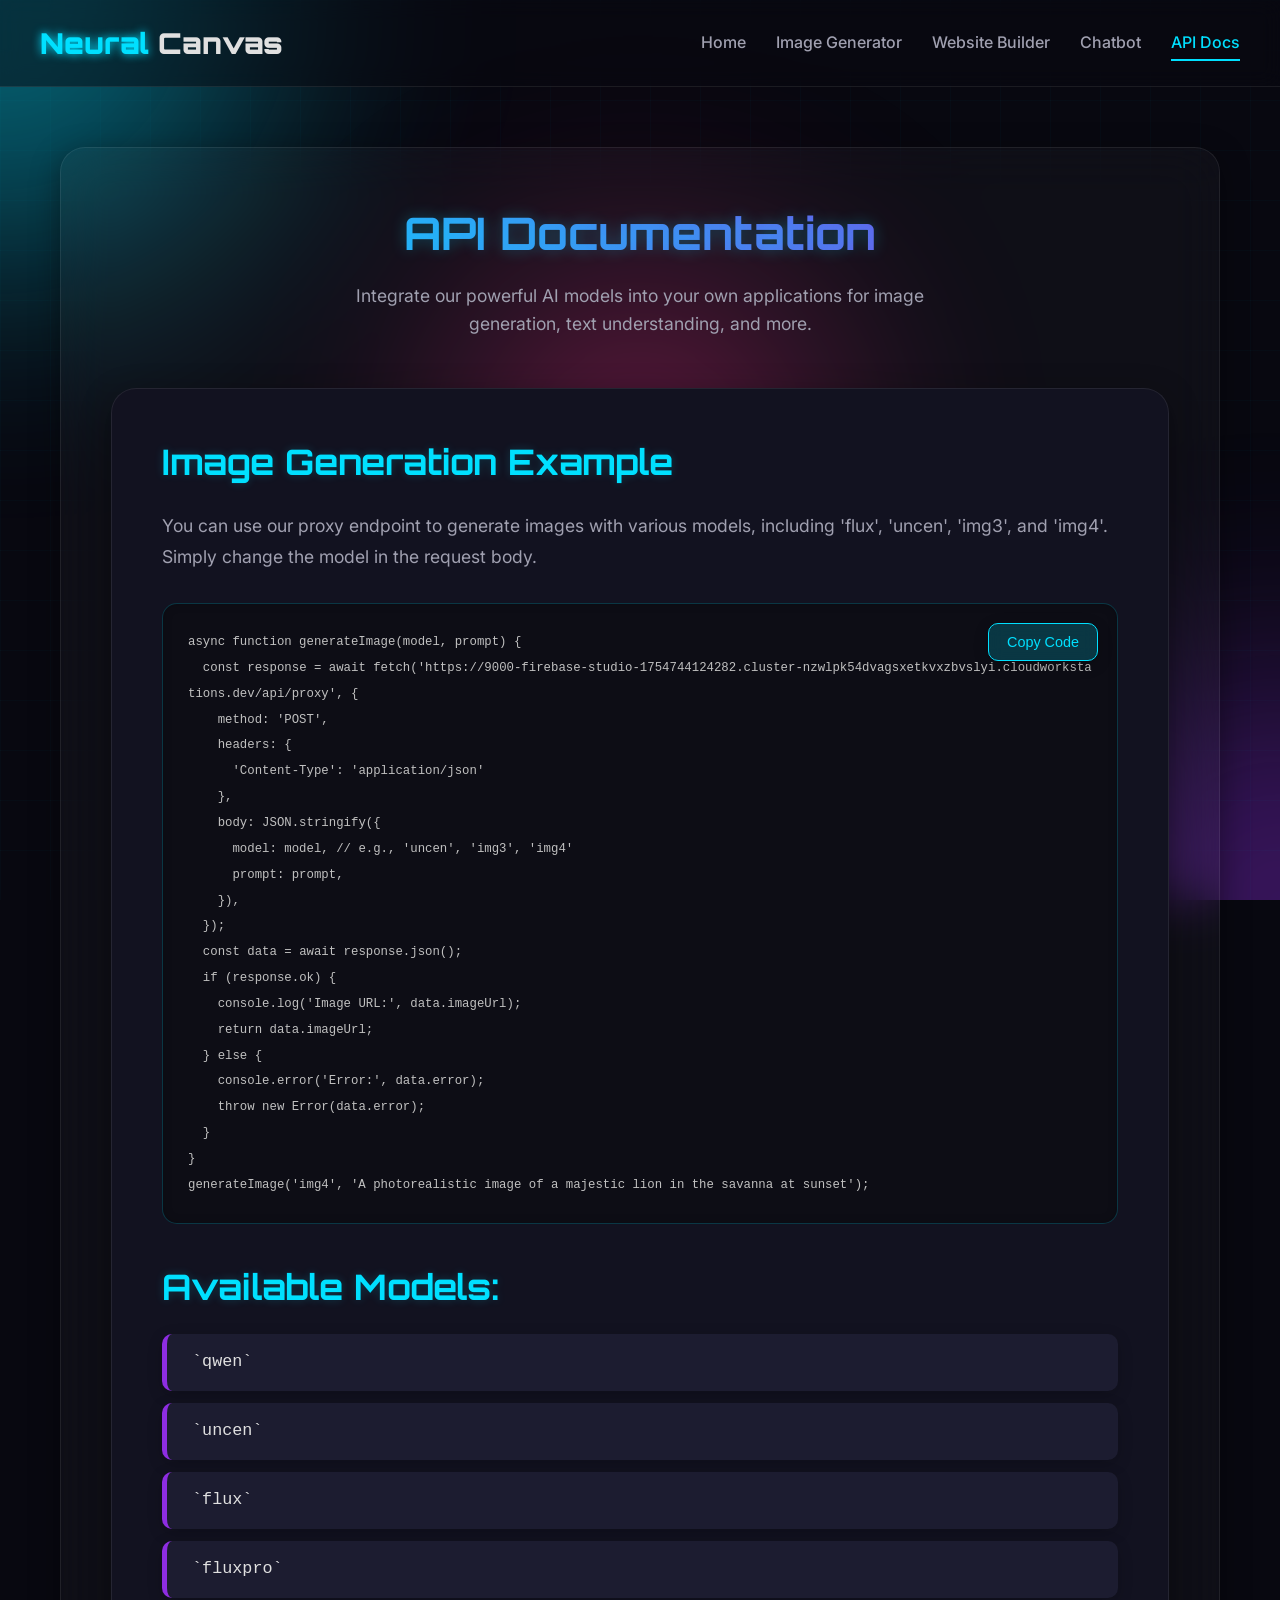
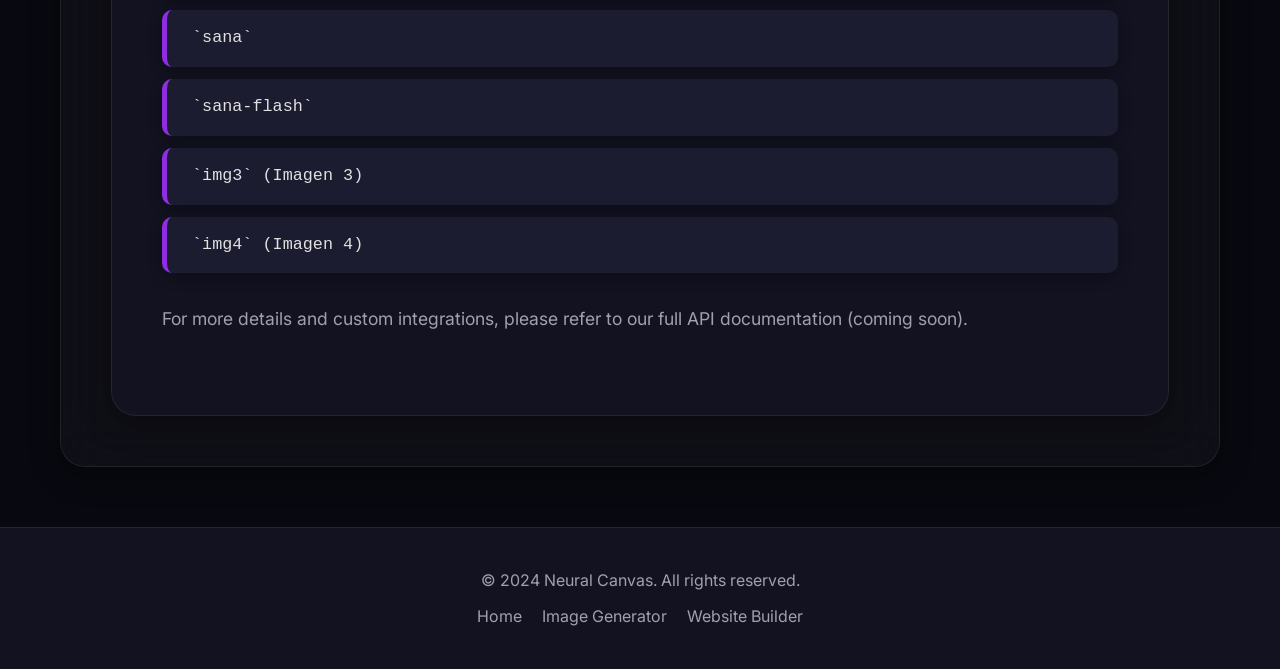
==== api-docs.html @ ec56ecac "Update api-docs.html" ====
<!DOCTYPE html>
<html lang="en">
<head>
    <meta charset="UTF-8">
    <meta name="viewport" content="width=device-width, initial-scale=1.0">
    <meta name="google-site-verification" content="r_Cs1I095TCgM9oTeFqXpnCRIDX28erq88hy1KZfTbM" />
    <meta name="google-adsense-account" content="ca-pub-2419948291626227">
    <title>Developer API Documentation | Neural Canvas</title>
    <meta name="description" content="Integrate our powerful AI models into your own applications. Explore the Neural Canvas API for image generation, text completion, and more. Get started with our examples.">
    <link rel="stylesheet" href="style.css">
    <link rel="preconnect" href="https://fonts.googleapis.com">
    <link rel="preconnect" href="https://fonts.gstatic.com" crossorigin>
    <link href="https://fonts.googleapis.com/css2?family=Orbitron:wght@400;700;900&family=Inter:wght@300;400;500;600&display=swap" rel="stylesheet">
</head>
<body class="api-docs-page">
    <div class="bg-animation">
        <div class="glow-sphere sphere-1"></div>
        <div class="glow-sphere sphere-2"></div>
        <div class="glow-sphere sphere-3"></div>
        <div class="grid-overlay"></div>
    </div>

    <header class="main-header">
        <a href="/" class="logo">
            <span class="logo-glow">Neural</span>
            <span class="logo-accent">Canvas</span>
        </a>
        <nav class="main-nav">
            <a href="/" class="nav-link">Home</a>
            <a href="/image-generator.html" class="nav-link">Image Generator</a>
            <a href="/website-builder.html" class="nav-link">Website Builder</a>
            <a href="/chatbot.html" class="nav-link">Chatbot</a>
            <a href="/api-docs.html" class="nav-link active">API Docs</a>
        </nav>
        <button id="mobileMenuBtn" class="mobile-menu-btn">
            <span></span>
            <span></span>
            <span></span>
        </button>
    </header>

    <main class="container page-container">
        <div id="apiSection" class="tool-wrapper">
            <div class="section-header">
                <h2>API Documentation</h2>
                <p>Integrate our powerful AI models into your own applications for image generation, text understanding, and more.</p>
            </div>
            <div class="api-content">
                <h3>Image Generation Example</h3>
                <p>You can use our proxy endpoint to generate images with various models, including 'flux', 'uncen', 'img3', and 'img4'. Simply change the model in the request body.</p>
                <div class="code-block-wrapper">
                    <pre><code class="language-javascript" id="apiImageCodeExample">async function generateImage(model, prompt) {
  const response = await fetch('https://9000-firebase-studio-1754744124282.cluster-nzwlpk54dvagsxetkvxzbvslyi.cloudworkstations.dev/api/proxy', {
    method: 'POST',
    headers: { 
      'Content-Type': 'application/json' 
    },
    body: JSON.stringify({
      model: model, // e.g., 'uncen', 'img3', 'img4'
      prompt: prompt,
    }),
  });
  const data = await response.json();
  if (response.ok) {
    console.log('Image URL:', data.imageUrl);
    return data.imageUrl;
  } else {
    console.error('Error:', data.error);
    throw new Error(data.error);
  }
}
generateImage('img4', 'A photorealistic image of a majestic lion in the savanna at sunset');</code></pre>
                    <button class="copy-code-btn" data-target="apiImageCodeExample">Copy Code</button>
                </div>
                
                <h3>Available Models:</h3>
                <ul class="model-list">
                    <li>`qwen`</li>
                    <li>`uncen`</li>
                    <li>`flux`</li>
                    <li>`fluxpro`</li>
                    <li>`sana`</li>
                    <li>`sana-flash`</li>
                    <li>`img3` (Imagen 3)</li>
                    <li>`img4` (Imagen 4)</li>
                </ul>

                <p>For more details and custom integrations, please refer to our full API documentation (coming soon).</p>
            </div>
        </div>
    </main>

    <footer class="main-footer">
        <p>&copy; 2024 Neural Canvas. All rights reserved.</p>
        <div class="footer-links">
            <a href="/">Home</a>
            <a href="/image-generator.html">Image Generator</a>
            <a href="/website-builder.html">Website Builder</a>
        </div>
    </footer>

    <!-- Modals and Overlays -->
    <div id="loading" class="loading-overlay" style="display:none;"><div class="loading-content"><div class="spinner"></div><p class="loading-text">Processing with AI...</p></div></div>
    <div id="errorMessage" class="error-notification" style="display:none;"><div class="error-content"><span class="error-icon">⚠️</span><span class="error-text"></span><button onclick="this.parentElement.parentElement.style.display='none'">×</button></div></div>
    <div id="globalAppStatus" class="generator-status-message" style="display: none;"></div>

    <script type="module" src="script.js"></script>
    <script defer src="/_vercel/insights/script.js"></script>
</body>
</html>
---- style.css ----
* {
    margin: 0;
    padding: 0;
    box-sizing: border-box;
}

:root {
    --bg-primary: #080810; /* Darker, deep background */
    --bg-secondary: #121220; /* Slightly lighter for containers */
    --bg-tertiary: #1C1C30; /* Even lighter for nested elements */
    --neon-cyan: #00e0ff; /* Slightly brighter cyan */
    --neon-purple: #8e2de2; /* Deep purple */
    --neon-pink: #f72585; /* Vibrant pink */
    --text-primary: #e0e0e0; /* Off-white for main text */
    --text-secondary: #a0a0b0; /* Softer grey for secondary text */
    --glass-bg: rgba(255, 255, 255, 0.03); /* More transparent glass */
    --glass-border: rgba(255, 255, 255, 0.08); /* Finer glass border */
    --border-radius-main: 25px; /* More rounded corners */
    --border-radius-sm: 15px; /* Smaller rounded corners */
    --shadow-light: 0 4px 15px rgba(0, 0, 0, 0.2);
    --shadow-medium: 0 8px 30px rgba(0, 0, 0, 0.4);
    --shadow-neon-cyan: 0 0 25px rgba(0, 224, 255, 0.4);
}

body {
    font-family: 'Inter', sans-serif;
    background: var(--bg-primary);
    color: var(--text-primary);
    min-height: 100vh;
    overflow-x: hidden;
    position: relative;
    line-height: 1.6;
    scroll-behavior: smooth;
}

/* Background Animations */
.bg-animation {
    position: fixed;
    top: 0;
    left: 0;
    width: 100%;
    height: 100%;
    z-index: -1;
    overflow: hidden;
}

.glow-sphere {
    position: absolute;
    border-radius: 50%;
    filter: blur(120px); /* Increased blur */
    opacity: 0.6; /* Slightly less opaque */
    animation: float 20s infinite ease-in-out;
    will-change: transform, opacity; /* Performance optimization */
}

.sphere-1 {
    width: 600px;
    height: 600px;
    background: radial-gradient(circle, var(--neon-cyan), transparent);
    top: -300px;
    left: -300px;
    animation-delay: 0s;
}

.sphere-2 {
    width: 500px;
    height: 500px;
    background: radial-gradient(circle, var(--neon-purple), transparent);
    bottom: -250px;
    right: -250px;
    animation-delay: 5s;
}

.sphere-3 {
    width: 400px;
    height: 400px;
    background: radial-gradient(circle, var(--neon-pink), transparent);
    top: 50%;
    left: 50%;
    transform: translate(-50%, -50%);
    animation-delay: 10s;
}

.grid-overlay {
    position: absolute;
    top: 0;
    left: 0;
    width: 100%;
    height: 100%;
    background-image:
        linear-gradient(rgba(0, 224, 255, 0.03) 1px, transparent 1px),
        linear-gradient(90deg, rgba(0, 224, 255, 0.03) 1px, transparent 1px);
    background-size: 50px 50px;
    animation: gridMove 30s linear infinite;
    opacity: 0.8;
}

@keyframes float {
    0%, 100% { transform: translate(0, 0) scale(1); }
    33% { transform: translate(-20px, 40px) scale(1.05); }
    66% { transform: translate(30px, -20px) scale(0.95); }
}

@keyframes gridMove {
    0% { background-position: 0 0; }
    100% { background-position: 50px 50px; }
}

/* Header & Navigation */
.main-header {
    display: flex;
    justify-content: space-between;
    align-items: center;
    padding: 20px 40px;
    background: rgba(8, 8, 16, 0.5);
    backdrop-filter: blur(10px);
    border-bottom: 1px solid var(--glass-border);
    position: sticky;
    top: 0;
    z-index: 100;
}
.logo { font-family: 'Orbitron', monospace; font-size: 1.8rem; font-weight: 900; text-decoration: none; }
.logo-glow { color: var(--neon-cyan); text-shadow: 0 0 10px var(--neon-cyan); }
.logo-accent { color: var(--text-primary); }

.main-nav { display: flex; gap: 30px; }
.nav-link { color: var(--text-secondary); text-decoration: none; font-weight: 500; transition: all 0.2s ease; position: relative; padding: 5px 0; }
.nav-link::after { content: ''; position: absolute; bottom: 0; left: 0; width: 0; height: 2px; background: var(--neon-cyan); transition: width 0.3s ease; }
.nav-link:hover, .nav-link.active { color: var(--text-primary); }
.nav-link:hover::after, .nav-link.active::after { width: 100%; }
.nav-link.active { color: var(--neon-cyan); }

.mobile-menu-btn { display: none; }

/* Main Container & Page Layout */
.container {
    max-width: 1200px;
    margin: 0 auto;
    padding: 40px 20px; /* More padding */
    position: relative;
    z-index: 1; /* Ensure content is above background */
}
.page-container { padding-top: 60px; padding-bottom: 60px; }

/* Home Page: Hero */
.hero-section {
    text-align: center;
    padding: 80px 0;
}
.header-glow {
    position: absolute;
    top: -50px;
    left: 50%;
    transform: translateX(-50%);
    width: 400px; /* Wider glow */
    height: 120px; /* Taller glow */
    background: radial-gradient(ellipse, rgba(0, 224, 255, 0.3), transparent);
    filter: blur(50px); /* Stronger blur */
    animation: pulse-glow 3s ease-in-out infinite;
    z-index: -1;
}

@keyframes pulse-glow {
    0%, 100% { opacity: 0.3; transform: translateX(-50%) scale(1); }
    50% { opacity: 0.7; transform: translateX(-50%) scale(1.1); } /* Stronger pulse */
}

.main-title {
    text-align: center;
    font-family: 'Orbitron', monospace;
    font-size: 4.5rem; /* Larger font size */
    font-weight: 900;
    margin-bottom: 15px; /* More space */
    position: relative;
    letter-spacing: 3px;
    text-shadow: 0 0 40px rgba(0, 224, 255, 0.5); /* Sharper text shadow */
}

.title-glow {
    background: linear-gradient(45deg, var(--neon-cyan), var(--neon-purple));
    -webkit-background-clip: text;
    -webkit-text-fill-color: transparent;
    animation: text-shimmer 3s ease-in-out infinite alternate; /* Slower, alternating shimmer */
}

.title-accent {
    color: var(--text-primary);
    text-shadow: 0 0 25px rgba(255, 255, 255, 0.6); /* Slightly more prominent accent shadow */
}

@keyframes text-shimmer {
    0%, 100% { filter: brightness(1); text-shadow: 0 0 20px rgba(0, 224, 255, 0.5); }
    50% { filter: brightness(1.3); text-shadow: 0 0 40px rgba(0, 224, 255, 0.8); }
}

.subtitle {
    text-align: center;
    color: var(--text-secondary);
    font-size: 1.25rem; /* Slightly larger */
    margin-bottom: 20px; /* Adjust spacing to fit new paragraph */
    letter-spacing: 1.5px;
}

.intro-paragraph { /* New style for the added paragraph */
    text-align: center;
    color: var(--text-primary);
    font-size: 1.15rem; /* Slightly smaller than subtitle but still prominent */
    max-width: 800px;
    margin: 0 auto 40px auto; /* More space below */
    line-height: 1.7;
    padding: 0 10px;
}

.hero-cta {
    display: inline-block;
    background: linear-gradient(135deg, var(--neon-cyan), var(--neon-purple));
    color: var(--bg-primary); /* Dark text on neon */
    padding: 18px 40px;
    border-radius: 50px; /* Larger pill */
    text-decoration: none;
    font-weight: 700; /* Bolder text */
    font-size: 1.1rem; /* Larger text */
    transition: all 0.3s ease;
    box-shadow: 0 8px 25px rgba(0, 224, 255, 0.3); /* Stronger shadow */
}

.hero-cta:hover {
    transform: translateY(-3px) scale(1.05); /* More pronounced hover */
    box-shadow: 0 12px 35px rgba(0, 224, 255, 0.5); /* Stronger neon shadow */
}

/* Home Page: Features */
.features-section {
    padding: 80px 0;
}
.features-grid {
    display: grid;
    grid-template-columns: repeat(auto-fit, minmax(300px, 1fr)); /* Auto-fit columns, min width 300px */
    gap: 30px;
}
.feature-card {
    background: var(--glass-bg); /* Consistent background */
    border: 1px solid var(--glass-border); /* Finer border */
    border-radius: var(--border-radius-main); /* More rounded corners */
    padding: 40px; /* More padding */
    text-decoration: none;
    color: var(--text-primary); /* Darker text */
    transition: all 0.3s ease;
    display: flex;
    flex-direction: column;
    justify-content: center;
    align-items: center;
}
.feature-card:hover {
    transform: translateY(-10px); /* More pronounced hover */
    border-color: var(--neon-cyan); /* Slightly brighter border */
    box-shadow: 0 15px 40px rgba(0, 0, 0, 0.15); /* Stronger shadow */
}
.feature-icon {
    font-size: 2.5rem; /* Larger icon */
    margin-bottom: 20px; /* More space */
}
.feature-card h3 {
    font-family: 'Orbitron', monospace;
    font-size: 1.8rem; /* Larger font */
    margin-bottom: 15px; /* More space */
    color: var(--text-primary); /* Darker text */
}
.feature-card p {
    color: var(--text-secondary); /* Softer text */
    flex-grow: 1; /* Allow text to expand */
    text-align: center;
    padding: 10px;
}
.feature-link {
    color: var(--neon-cyan); /* Brighter link */
    font-weight: 600; /* Slightly bolder */
    margin-top: 20px; /* More space */
}

/* Tool Pages Layout */
.tool-wrapper {
    background: var(--glass-bg); /* More transparent glass */
    backdrop-filter: blur(25px); /* Stronger blur */
    border: 1px solid var(--glass-border); /* Finer border */
    border-radius: var(--border-radius-main); /* Uniform rounded corners */
    padding: 50px; /* More padding */
    box-shadow: var(--shadow-medium); /* Slightly stronger shadow */
    transition: all 0.3s ease-in-out;
}

/* Section Headers */
.section-header {
    text-align: center;
    margin-bottom: 50px; /* More space */
}

.section-header h2 {
    font-family: 'Orbitron', monospace;
    font-size: 2.8rem; /* Larger font */
    margin-bottom: 12px;
    background: linear-gradient(45deg, var(--neon-cyan), var(--neon-purple));
    -webkit-background-clip: text;
    -webkit-text-fill-color: transparent;
    text-shadow: 0 0 15px rgba(0, 224, 255, 0.3);
}

.section-header p {
    color: var(--text-secondary);
    font-size: 1.1rem;
    max-width: 600px;
    margin: 0 auto;
}

/* Inputs & Prompts */
.prompt-container {
    margin-bottom: 30px;
}

textarea {
    width: 100%;
    min-height: 140px; /* Taller textarea */
    background: var(--bg-secondary);
    border: 1px solid rgba(255, 255, 255, 0.1);
    border-radius: var(--border-radius-sm);
    padding: 20px;
    color: var(--text-primary);
    font-size: 1rem;
    resize: vertical;
    transition: all 0.3s ease;
    box-shadow: inset 0 2px 5px rgba(0, 0, 0, 0.1);
}

textarea::placeholder {
    color: var(--text-secondary);
    opacity: 0.7;
}

textarea:focus {
    outline: none;
    border-color: var(--neon-cyan);
    box-shadow: 0 0 20px rgba(0, 224, 255, 0.3);
    background: var(--bg-tertiary);
}

.advanced-options {
    display: grid;
    grid-template-columns: repeat(auto-fit, minmax(250px, 1fr)); /* Larger min-width */
    gap: 25px; /* More gap */
    margin: 25px 0;
}

.option-group label {
    display: block;
    margin-bottom: 10px; /* More space */
    color: var(--text-secondary);
    font-weight: 500;
    font-size: 0.95rem;
    letter-spacing: 0.5px;
}

.neon-select, .neon-input {
    width: 100%;
    background: var(--bg-secondary);
    border: 1px solid rgba(255, 255, 255, 0.1);
    border-radius: var(--border-radius-sm);
    padding: 14px; /* More padding */
    color: var(--text-primary);
    transition: all 0.3s ease;
    appearance: none; /* Remove default arrow */
    background-image: url("data:image/svg+xml,%3Csvg xmlns='http://www.w3.org/2000/svg' viewBox='0 0 24 24' fill='none' stroke='%2300E0FF' stroke-width='2' stroke-linecap='round' stroke-linejoin='round'%3E%3Cpolyline points='6 9 12 15 18 9'%3E%3C/polyline%3E%3C/svg%3E");
    background-repeat: no-repeat;
    background-position: right 15px center;
    background-size: 20px;
    box-shadow: inset 0 2px 5px rgba(0, 0, 0, 0.1);
}

.neon-select:focus, .neon-input:focus {
    outline: none;
    border-color: var(--neon-cyan);
    box-shadow: 0 0 15px rgba(0, 224, 255, 0.2);
    background-color: var(--bg-tertiary);
}

/* Custom Model Selector */
.model-selector {
    display: flex;
    justify-content: space-between;
    align-items: center;
    cursor: pointer;
    padding: 18px 25px; /* Increased padding */
    font-size: 1.1rem; /* Slightly larger text */
}

.model-selector #selectedImageModelText {
    font-size: 1.1rem; /* Ensure the text itself is larger */
}

.model-selector .selector-icon {
    font-size: 1.2rem; /* Make icon larger to match */
}

.model-selector.disabled {
    opacity: 0.5;
    cursor: not-allowed;
    pointer-events: none;
}

/* Buttons */
.action-btn {
    position: relative;
    background: linear-gradient(135deg, var(--neon-cyan), var(--neon-purple));
    border: none;
    border-radius: 60px; /* increased radius for spacious look */
    padding: 20px 48px; /* larger padding for more generous click area */
    font-size: 1.2rem; /* larger, more readable text */
    font-weight: 700; /* Bolder text */
    color: var(--bg-primary); /* Dark text on neon */
    cursor: pointer;
    transition: all 0.25s ease;
    overflow: hidden;
    box-shadow: 0 6px 26px rgba(0, 0, 0, 0.32);
    text-transform: uppercase;
    letter-spacing: 1.5px;
}

.action-btn.secondary-action {
    background: var(--bg-secondary);
    border: 1px solid var(--neon-cyan);
    color: var(--neon-cyan);
    box-shadow: 0 4px 15px rgba(0, 0, 0, 0.2);
}

.action-btn.secondary-action:hover {
    background: var(--neon-cyan);
    color: var(--bg-primary);
    box-shadow: 0 8px 25px rgba(0, 224, 255, 0.4);
    transform: translateY(-3px);
    filter: brightness(1); /* Reset brightness from main button hover */
}

.action-btn:hover {
    transform: translateY(-3px);
    box-shadow: 0 12px 35px rgba(0, 224, 255, 0.5); /* Stronger neon shadow */
    filter: brightness(1.1);
}

.action-btn:disabled {
    opacity: 0.4;
    cursor: not-allowed;
    filter: none;
    box-shadow: none;
    transform: none;
}

.btn-loader {
    display: none;
    width: 24px; /* Larger loader */
    height: 24px;
    border: 3px solid rgba(255, 255, 255, 0.3);
    border-top: 3px solid white;
    border-radius: 50%;
    animation: spin 1s linear infinite;
    margin: 0 auto;
}

.action-btn.loading .btn-text {
    display: none;
}

.action-btn.loading .btn-loader {
    display: inline-block;
}

@keyframes spin {
    0% { transform: rotate(0deg); }
    100% { transform: rotate(360deg); }
}

.clear-btn {
    background: var(--bg-secondary);
    border: 1px solid rgba(255, 255, 255, 0.15);
    border-radius: 60px; /* larger rounded pill */
    padding: 16px 32px; /* increased padding */
    color: var(--text-secondary);
    cursor: pointer;
    transition: all 0.3s ease;
    font-size: 1.05rem; /* slightly larger text */
    font-weight: 600;
    flex-shrink: 0;
    position: relative;
    overflow: hidden;
    box-shadow: var(--shadow-light);
}

.clear-btn::before {
    content: '';
    position: absolute;
    top: 50%;
    left: 50%;
    width: 0;
    height: 0;
    background: linear-gradient(135deg, rgba(255, 0, 128, 0.2), rgba(255, 0, 255, 0.2));
    border-radius: 50%;
    transform: translate(-50%, -50%);
    transition: all 0.4s ease;
    z-index: 0;
}

.clear-btn:hover {
    border-color: var(--neon-pink);
    color: var(--neon-pink);
    transform: translateY(-2px);
    box-shadow: 0 8px 20px rgba(255, 0, 255, 0.3);
}

.clear-btn:hover::before {
    width: 150%; /* Larger ripple effect */
    height: 150%;
    opacity: 1;
}

.clear-btn:active {
    transform: translateY(0);
    box-shadow: 0 2px 10px rgba(255, 0, 255, 0.2);
}

/* Result Containers */
.result-container {
    background: var(--bg-secondary);
    border: 1px solid var(--glass-border);
    border-radius: var(--border-radius-main);
    padding: 40px; /* More padding */
    margin-top: 40px;
    text-align: center;
    box-shadow: var(--shadow-medium);
    transition: all 0.3s ease-in-out;
}

.result-container:hover {
    border-color: rgba(0, 224, 255, 0.2);
    box-shadow: 0 10px 35px rgba(0, 224, 255, 0.1);
}

.result-container h3 {
    font-family: 'Orbitron', monospace;
    font-size: 1.8rem;
    margin-bottom: 25px; /* More space */
    color: var(--neon-cyan);
    text-shadow: 0 0 10px rgba(0, 224, 255, 0.2);
}

.result-container img, .result-container video {
    max-width: 100%;
    max-height: 550px; /* Slightly taller images */
    border-radius: var(--border-radius-sm);
    box-shadow: 0 10px 30px rgba(0, 0, 0, 0.4);
    border: 1px solid rgba(0, 224, 255, 0.1);
    object-fit: contain; /* Ensure image fits without cropping */
}

#generatedImage {
    max-width: 100%;
    max-height: 550px;
    border-radius: var(--border-radius-sm);
    box-shadow: 0 10px 30px rgba(0, 0, 0, 0.4);
    object-fit: contain;
}

.download-btn {
    margin-top: 30px; /* More space */
    background: rgba(0, 224, 255, 0.08);
    border: 1px solid var(--neon-cyan);
    border-radius: 60px; /* larger pill */
    padding: 14px 36px; /* bigger click area */
    color: var(--neon-cyan);
    cursor: pointer;
    transition: all 0.25s ease;
    display: inline-flex;
    align-items: center;
    gap: 12px;
    font-size: 1.05rem;
    font-weight: 700;
    text-decoration: none;
}

.download-btn:hover {
    background: var(--neon-cyan);
    color: var(--bg-primary);
    box-shadow: 0 5px 20px rgba(0, 224, 255, 0.4);
    transform: translateY(-2px);
}

.download-btn svg {
    width: 20px;
    height: 20px;
}

.edit-generated-btn {
    margin-top: 20px; /* More space */
    background: linear-gradient(135deg, var(--neon-cyan), var(--neon-purple));
    border: none;
    border-radius: 50px;
    padding: 12px 30px;
    font-size: 1rem;
    font-weight: 600;
    color: var(--bg-primary);
    cursor: pointer;
    transition: all 0.3s ease;
    margin-left: 15px; /* More space between buttons */
    box-shadow: 0 5px 15px rgba(0, 0, 0, 0.3);
}

.edit-generated-btn:hover {
    transform: translateY(-2px);
    box-shadow: 0 8px 25px rgba(0, 224, 255, 0.4);
}

/* Status Messages */
.generator-status-message {
    display: none; /* Hidden by default */
    margin-bottom: 25px; /* More space */
    padding: 18px 25px; /* More padding */
    border-radius: var(--border-radius-sm);
    font-size: 1rem;
    font-weight: 500;
    text-align: center;
    color: var(--text-primary);
    background-color: rgba(255, 255, 255, 0.05);
    border: 1px solid rgba(255, 255, 255, 0.1);
    backdrop-filter: blur(8px); /* More blur */
    transition: opacity 0.3s ease-in-out;
    opacity: 1;
    box-shadow: var(--shadow-light);
}

.generator-status-message.loading {
    color: var(--neon-cyan);
    background-color: rgba(0, 224, 255, 0.08);
    border-color: rgba(0, 224, 255, 0.3);
    box-shadow: 0 0 15px rgba(0, 224, 255, 0.2);
}

.generator-status-message.success {
    color: #00ff80; /* Brighter green */
    background-color: rgba(0, 255, 128, 0.08);
    border-color: rgba(0, 255, 128, 0.3);
}

.generator-status-message.error {
    color: #ff4500; /* Orange-red for error */
    background-color: rgba(255, 69, 0, 0.08);
    border-color: rgba(255, 69, 0, 0.3);
}

#globalAppStatus {
    position: fixed;
    bottom: 20px;
    left: 50%;
    transform: translateX(-50%);
    z-index: 1010;
}

/* Loading & Error Overlays */
.loading-overlay {
    position: fixed;
    inset: 0;
    background: rgba(0, 0, 0, 0.85); /* Darker overlay */
    display: flex;
    align-items: center;
    justify-content: center;
    z-index: 1000;
    pointer-events: none;
    backdrop-filter: blur(10px);
}

.loading-content {
    text-align: center;
    background: var(--bg-tertiary); /* Darker background */
    border: 1px solid rgba(0, 224, 255, 0.3);
    border-radius: var(--border-radius-main);
    padding: 45px; /* More padding */
    width: 320px; /* Slightly wider */
    max-width: 90%;
    animation: pulse-glow 2s ease-in-out infinite;
    box-shadow: 0 15px 40px rgba(0, 224, 255, 0.25); /* Stronger shadow */
    pointer-events: auto;
}

.spinner {
    width: 45px; /* Larger spinner */
    height: 45px;
    border: 4px solid rgba(0, 224, 255, 0.3);
    border-top: 4px solid var(--neon-cyan);
    border-radius: 50%;
    animation: spin 1s linear infinite;
    margin: 0 auto 20px; /* More space */
}

.loading-text {
    font-size: 1.1rem; /* Larger text */
    margin-bottom: 10px;
    color: var(--neon-cyan);
}

.loading-dots span {
    display: inline-block;
    width: 10px; /* Larger dots */
    height: 10px;
    background: var(--neon-cyan);
    border-radius: 50%;
    margin: 0 5px; /* More space */
    animation: bounce 1.4s ease-in-out infinite;
}

.loading-dots span:nth-child(2) {
    animation-delay: 0.2s;
}

.loading-dots span:nth-child(3) {
    animation-delay: 0.4s;
}

@keyframes bounce {
    0%, 80%, 100% { transform: scale(0); opacity: 0; }
    40% { transform: scale(1); opacity: 1; }
}

/* Error Notification */
.error-notification {
    position: fixed;
    bottom: 30px;
    left: 50%;
    transform: translateX(-50%);
    background: rgba(255, 69, 0, 0.9); /* Opaque background */
    border: 1px solid #ff4500;
    border-radius: var(--border-radius-sm);
    padding: 18px 25px;
    color: white;
    font-weight: 600;
    z-index: 1000;
    box-shadow: 0 5px 20px rgba(255, 69, 0, 0.4);
    display: flex;
    align-items: center;
    gap: 15px;
    animation: slideInUp 0.5s ease-out;
}

.error-notification .error-icon {
    font-size: 1.5rem;
}

.error-notification .error-text {
    flex-grow: 1;
}

.error-notification button {
    background: none;
    border: none;
    color: white;
    font-size: 1.5rem;
    cursor: pointer;
    padding: 5px;
}

@keyframes slideInUp {
    from { transform: translateX(-50%) translateY(100px); opacity: 0; }
    to { transform: translateX(-50%) translateY(0); opacity: 1; }
}

/* Website Preview */
.preview-controls {
    display: flex;
    gap: 12px; /* Slightly less gap */
    margin-bottom: 25px; /* More space */
    justify-content: center;
}

.preview-btn {
    background: var(--bg-tertiary);
    border: 1px solid rgba(255, 255, 255, 0.1);
    border-radius: 30px;
    padding: 12px 22px; /* increased padding for easier tapping */
    color: var(--text-secondary);
    cursor: pointer;
    transition: all 0.25s ease;
    font-size: 1rem; /* slightly larger */
    font-weight: 600;
}

.preview-btn.active {
    background: var(--neon-cyan);
    color: var(--bg-primary);
    border-color: var(--neon-cyan);
    box-shadow: 0 0 15px rgba(0, 224, 255, 0.4);
    transform: translateY(-1px);
}

.preview-btn:hover:not(.active) {
    background: rgba(255, 255, 255, 0.1);
    border-color: rgba(0, 224, 255, 0.3);
    color: var(--text-primary);
}

.preview-wrapper {
    position: relative;
    width: 100%;
    height: 650px; /* Taller preview */
    background: var(--bg-primary); /* Darker background for iframe container */
    border-radius: var(--border-radius-main);
    overflow: hidden;
    border: 1px solid var(--glass-border);
    box-shadow: var(--shadow-medium);
    display: flex;
    justify-content: center;
    align-items: center;
    padding: 15px; /* Inner padding for the "device" look */
}

#websitePreview {
    width: 100%;
    height: 100%;
    border: none;
    background: white; /* Iframe content is white */
    transition: all 0.4s ease-in-out; /* Smoother transition */
    border-radius: 10px; /* Inner border radius for iframe */
    box-shadow: inset 0 0 10px rgba(0, 0, 0, 0.1);
}

#websitePreview.mobile {
    width: 390px; /* iPhone 12 Pro dimensions */
    height: 844px;
    max-width: 100%;
    max-height: 100%;
    border-radius: 40px; /* More pronounced device curves */
    border: 8px solid var(--bg-secondary); /* Device frame */
    box-shadow: 0 20px 50px rgba(0, 0, 0, 0.6); /* Deeper shadow */
}

#websitePreview.tablet {
    width: 820px; /* iPad Air dimensions */
    height: 1180px;
    max-width: 100%;
    max-height: 100%;
    border-radius: 25px;
    border: 10px solid var(--bg-secondary);
    box-shadow: 0 20px 50px rgba(0, 0, 0, 0.6);
}

.action-buttons {
    display: flex;
    gap: 15px;
    justify-content: center;
    margin-top: 30px; /* More space */
    flex-wrap: wrap; /* Allow wrapping */
}

/* History Section */
.history-container {
    background: var(--bg-secondary);
    border: 1px solid var(--glass-border);
    border-radius: var(--border-radius-main);
    padding: 30px 40px;
    margin-top: 40px;
    text-align: center;
}

.history-container h3 {
    font-family: 'Orbitron', monospace;
    font-size: 1.8rem;
    margin-bottom: 10px;
    color: var(--neon-cyan);
    text-shadow: 0 0 10px rgba(0, 224, 255, 0.2);
}

.history-container p {
    color: var(--text-secondary);
    margin-bottom: 25px;
}

.history-grid {
    display: grid;
    grid-template-columns: repeat(auto-fill, minmax(120px, 1fr));
    gap: 15px;
}

.history-item {
    aspect-ratio: 1 / 1;
    border-radius: var(--border-radius-sm);
    overflow: hidden;
    cursor: pointer;
    border: 2px solid transparent;
    transition: all 0.3s ease;
}

.history-item:hover {
    border-color: var(--neon-cyan);
    transform: scale(1.05);
}

.history-item img {
    width: 100%;
    height: 100%;
    object-fit: cover;
}

.history-list {
    display: flex;
    flex-direction: column;
    gap: 15px;
}

.history-item-website {
    background: var(--bg-tertiary);
    border: 1px solid var(--glass-border);
    border-radius: var(--border-radius-sm);
    padding: 15px 20px;
    display: flex;
    justify-content: space-between;
    align-items: center;
    flex-wrap: wrap;
    gap: 10px;
}

.history-prompt {
    flex-grow: 1;
    text-align: left;
    color: var(--text-secondary);
    margin: 0;
}

.history-actions {
    display: flex;
    gap: 10px;
    flex-shrink: 0;
}

.history-btn {
    background: rgba(0, 224, 255, 0.1);
    border: 1px solid var(--neon-cyan);
    border-radius: 30px;
    padding: 8px 16px;
    color: var(--neon-cyan);
    cursor: pointer;
    transition: all 0.2s ease;
    font-weight: 600;
}

.history-btn:hover {
    background: var(--neon-cyan);
    color: var(--bg-primary);
    box-shadow: 0 0 10px rgba(0, 224, 255, 0.3);
}

/* Chatbot UI */
.chat-container {
    display: flex;
    flex-direction: column;
    height: 70vh; /* Increased from min-height to fixed height */
    background: var(--glass-bg);
    border: 1px solid var(--glass-border);
    border-radius: var(--border-radius-main);
    overflow: hidden;
    box-shadow: var(--shadow-medium);
}

.chat-messages {
    flex: 1;
    overflow-y: auto;
    padding: 25px; /* More padding */
    display: flex;
    flex-direction: column;
    gap: 20px; /* More space between messages */
    scroll-behavior: smooth;
}

.message {
    display: flex;
    max-width: 85%; /* Slightly wider messages */
    animation: fadeIn 0.4s ease-out;
    position: relative;
    z-index: 1;
}

.bot-message {
    align-self: flex-start;
}

.user-message {
    align-self: flex-end;
}

.message-content {
    display: flex;
    gap: 12px; /* Adjusted gap */
    align-items: flex-start;
}

.message-avatar {
    width: 40px; /* Larger avatar */
    height: 40px;
    border-radius: 50%;
    background: linear-gradient(135deg, var(--neon-cyan), var(--neon-purple));
    display: flex;
    align-items: center;
    justify-content: center;
    font-size: 1.3rem; /* Larger icon */
    flex-shrink: 0;
    box-shadow: 0 0 10px rgba(0, 224, 255, 0.3);
}

.bot-message .message-avatar {
    background: linear-gradient(135deg, var(--neon-cyan), var(--neon-purple));
}

.user-message .message-avatar {
    background: linear-gradient(135deg, var(--neon-purple), var(--neon-pink));
    box-shadow: 0 0 10px rgba(142, 45, 226, 0.3);
}

.message-text {
    background: var(--bg-tertiary); /* Darker background for bubbles */
    padding: 16px; /* More padding */
    border-radius: var(--border-radius-sm);
    border: 1px solid rgba(255, 255, 255, 0.1);
    word-wrap: break-word;
    line-height: 1.6;
    color: var(--text-primary);
    box-shadow: var(--shadow-light);
}

.user-message .message-text {
    background: rgba(0, 224, 255, 0.15); /* Slightly more prominent user bubble */
    border-color: rgba(0, 224, 255, 0.3);
}

.message-image {
    max-width: 100%;
    height: auto;
    border-radius: var(--border-radius-sm);
    margin-top: 10px; /* Space between text and image if both */
    box-shadow: 0 5px 15px rgba(0, 0, 0, 0.3);
}

.chat-input-container {
    display: flex;
    gap: 15px; /* More space */
    padding: 20px 25px; /* More padding */
    background: var(--bg-secondary);
    border-top: 1px solid rgba(255, 255, 255, 0.1);
    align-items: flex-end; /* Align items to the bottom */
    flex-wrap: wrap; /* Allow wrapping for image preview */
}

.chat-upload-btn {
    background: rgba(0, 224, 255, 0.15);
    border: 1px solid var(--neon-cyan);
    border-radius: 50%;
    width: 45px; /* Larger button */
    height: 45px;
    display: flex;
    align-items: center;
    justify-content: center;
    cursor: pointer;
    color: var(--neon-cyan);
    transition: all 0.2s ease;
    flex-shrink: 0;
    margin-bottom: 5px; /* Adjust for multiline input */
    box-shadow: var(--shadow-light);
}

.chat-upload-btn:hover {
    background: var(--neon-cyan);
    color: var(--bg-primary);
    box-shadow: 0 0 15px rgba(0, 224, 255, 0.4);
}

.chat-upload-btn svg {
    width: 24px;
    height: 24px;
}

.chat-input {
    flex: 1;
    min-height: 45px; /* Matched height with button */
    max-height: 120px; /* Slightly taller max height */
    resize: none;
    overflow-y: auto;
    margin-bottom: 5px; /* Adjust for multiline input */
    background: var(--bg-tertiary);
    border: 1px solid rgba(255, 255, 255, 0.1);
    border-radius: var(--border-radius-sm);
    padding: 12px 18px;
    color: var(--text-primary);
    font-size: 1rem;
    box-shadow: inset 0 2px 5px rgba(0, 0, 0, 0.1);
}

.chat-input:focus {
    outline: none;
    border-color: var(--neon-cyan);
    box-shadow: 0 0 15px rgba(0, 224, 255, 0.2);
}

.chat-send-btn {
    width: auto;
    padding: 12px 28px; /* Adjusted padding */
    margin: 0;
    max-height: 45px; /* Matched height with button */
    align-self: flex-end; /* Align send button to bottom */
    margin-bottom: 5px; /* Adjust for multiline input */
    font-size: 1rem;
}

.chat-image-preview-wrapper {
    position: relative;
    width: 100px;
    height: 100px;
    border: 1px solid rgba(0, 224, 255, 0.3);
    border-radius: var(--border-radius-sm);
    overflow: hidden;
    display: flex;
    justify-content: center;
    align-items: center;
    margin-bottom: 10px;
    flex-shrink: 0;
    margin-right: 15px;
    background: var(--bg-primary);
    box-shadow: var(--shadow-light);
}

.chat-image-preview-wrapper img {
    max-width: 100%;
    max-height: 100%;
    object-fit: contain;
}

.remove-chat-image-btn {
    position: absolute;
    top: 8px; /* Adjusted position */
    right: 8px; /* Adjusted position */
    background: rgba(255, 0, 0, 0.8);
    border: none;
    border-radius: 50%;
    width: 25px; /* Larger button */
    height: 25px;
    cursor: pointer;
    color: white;
    font-size: 16px;
    display: flex;
    align-items: center;
    justify-content: center;
    box-shadow: 0 2px 8px rgba(0, 0, 0, 0.3);
}

/* Scrollbar styling for chat */
.chat-messages::-webkit-scrollbar {
    width: 8px; /* Wider scrollbar */
}

.chat-messages::-webkit-scrollbar-track {
    background: var(--bg-secondary); /* Darker track */
    border-radius: 4px;
}

.chat-messages::-webkit-scrollbar-thumb {
    background: linear-gradient(180deg, var(--neon-cyan), var(--neon-purple)); /* Gradient thumb */
    border-radius: 4px;
}

.chat-messages::-webkit-scrollbar-thumb:hover {
    background: linear-gradient(180deg, var(--neon-cyan), var(--neon-pink)); /* Hover gradient */
}

/* Typing indicator */
.typing-indicator {
    display: flex;
    align-items: center;
    gap: 8px;
    padding: 15px;
    background: var(--bg-tertiary);
    border-radius: var(--border-radius-sm);
    align-self: flex-start;
    max-width: 80%;
    box-shadow: var(--shadow-light);
}

.typing-indicator .typing-dots span {
    width: 10px; /* Larger dots */
    height: 10px;
    background: var(--neon-cyan);
    border-radius: 50%;
    animation: typing 1.4s ease-in-out infinite;
}

.typing-indicator .typing-dots span:nth-child(2) {
    animation-delay: 0.2s;
}

.typing-indicator .typing-dots span:nth-child(3) {
    animation-delay: 0.4s;
}

@keyframes typing {
    0%, 60%, 100% { opacity: 0.3; transform: translateY(0); }
    30% { opacity: 1; transform: translateY(-8px); }
}

/* API Docs Section */
.api-content {
    background: var(--bg-secondary); /* Consistent background */
    border: 1px solid var(--glass-border);
    border-radius: var(--border-radius-main); /* Slightly larger border-radius */
    padding: 50px; /* Increased padding */
    margin-top: 40px; /* More space from header */
    box-shadow: var(--shadow-medium); /* Slightly stronger shadow */
    transition: all 0.3s ease-in-out;
}

.api-content:hover {
    border-color: rgba(0, 224, 255, 0.2);
    box-shadow: 0 10px 35px rgba(0, 224, 255, 0.1);
}

.api-content h3 {
    font-family: 'Orbitron', monospace;
    color: var(--neon-cyan);
    margin-bottom: 25px; /* Increased margin */
    font-size: 2.2rem; /* Larger font size */
    text-align: left;
    line-height: 1.3;
    text-shadow: 0 0 10px rgba(0, 224, 255, 0.2);
}

.api-content p {
    color: var(--text-secondary);
    margin-bottom: 30px; /* Increased margin */
    line-height: 1.8; /* More spacious line height */
    font-size: 1.1rem; /* Slightly larger font size */
}

.code-block-wrapper {
    position: relative;
    margin-bottom: 40px; /* Increased margin */
}

.api-content pre {
    background: #0d0d15; /* Even darker background for code */
    border: 1px solid rgba(0, 224, 255, 0.2);
    border-radius: var(--border-radius-sm);
    padding: 25px; /* Increased padding */
    overflow-x: auto;
    font-family: 'Fira Code', 'Cascadia Code', monospace; /* Monospace font for code */
    font-size: 0.95em; /* Slightly adjusted font size */
    line-height: 1.7; /* More spacious line height */
    color: #c0c0c0; /* Softer text color for code */
    box-shadow: inset 0 0 10px rgba(0, 0, 0, 0.2);
}

.api-content code {
    white-space: pre-wrap; /* Ensure long lines wrap */
    word-break: break-all; /* Break long words */
}

.copy-code-btn {
    position: absolute;
    top: 20px; /* Adjusted position */
    right: 20px; /* Adjusted position */
    background: rgba(0, 224, 255, 0.2);
    border: 1px solid var(--neon-cyan);
    border-radius: 10px;
    padding: 10px 18px; /* Increased padding */
    color: var(--neon-cyan);
    font-size: 0.9rem;
    cursor: pointer;
    transition: all 0.2s ease;
    backdrop-filter: blur(8px); /* Stronger blur */
    box-shadow: var(--shadow-light);
}

.copy-code-btn:hover {
    background: var(--neon-cyan);
    color: var(--bg-primary);
    box-shadow: 0 0 20px rgba(0, 224, 255, 0.4);
    transform: translateY(-1px);
}

#changePromptTextarea {
    width: 100%;
    min-height: 120px;
    background: var(--bg-secondary);
    border: 1px solid rgba(255, 255, 255, 0.1);
    border-radius: var(--border-radius-sm);
    padding: 20px;
    color: var(--text-primary);
    font-size: 1rem;
    resize: vertical;
    transition: all 0.3s ease;
    box-shadow: inset 0 2px 5px rgba(0, 0, 0, 0.1);
    margin-bottom: 25px;
}

#changePromptTextarea::placeholder {
    color: var(--text-secondary);
    opacity: 0.7;
}

#changePromptTextarea:focus {
    outline: none;
    border-color: var(--neon-cyan);
    box-shadow: 0 0 20px rgba(0, 224, 255, 0.3);
    background: var(--bg-tertiary);
}

.api-content .model-list {
    list-style-type: none;
    padding-left: 0;
    margin-bottom: 30px; /* Increased margin */
}

.api-content .model-list li {
    background: var(--bg-tertiary); /* Darker background */
    border-left: 5px solid var(--neon-purple); /* Slightly thicker border */
    padding: 15px 25px; /* Increased padding */
    margin-bottom: 12px; /* More space between items */
    border-radius: 10px;
    color: var(--text-primary);
    font-family: 'Fira Code', monospace;
    font-size: 1.05rem; /* Slightly larger font size */
    line-height: 1.6;
    box-shadow: var(--shadow-light);
}

/* Model Selection Modal Styles */
.modal-overlay {
    position: fixed;
    top: 0;
    left: 0;
    width: 100%;
    height: 100%;
    background: rgba(0, 0, 0, 0.9); /* Darker, more opaque overlay */
    display: flex;
    align-items: center;
    justify-content: center;
    z-index: 1005;
    backdrop-filter: blur(15px); /* Even stronger blur for modal */
    animation: fadeIn 0.3s ease-out;
}

.modal-content {
    background: var(--bg-primary);
    border: 1px solid var(--neon-cyan);
    border-radius: var(--border-radius-main);
    padding: 40px;
    width: 90%;
    max-width: 900px; /* Wider modal */
    max-height: 90vh; /* Limit height */
    overflow-y: auto; /* Allow scrolling within modal */
    box-shadow: 0 0 50px rgba(0, 224, 255, 0.4); /* Stronger shadow */
    position: relative;
    display: flex;
    flex-direction: column;
    animation: scaleIn 0.3s ease-out;
}

@keyframes scaleIn {
    from { transform: scale(0.9); opacity: 0; }
    to { transform: scale(1); opacity: 1; }
}

.close-modal-btn {
    position: absolute;
    top: 20px;
    right: 20px;
    background: none;
    border: none;
    color: var(--text-secondary);
    font-size: 2.5rem; /* Larger close button */
    cursor: pointer;
    transition: color 0.2s ease;
    line-height: 1; /* Adjust line height for better centering */
}

.close-modal-btn:hover {
    color: var(--neon-pink);
}

.modal-title {
    font-family: 'Orbitron', monospace;
    font-size: 2.5rem; /* Larger title */
    color: var(--neon-cyan);
    text-align: center;
    margin-bottom: 30px;
    text-shadow: 0 0 15px rgba(0, 224, 255, 0.3);
}

.modal-subtitle {
    font-size: 1.1rem;
    color: var(--text-secondary);
    text-align: center;
    margin-bottom: 30px;
}

/* Code Editor Modal Specifics */
.code-editor-modal-content {
    width: 95%;
    max-width: 1200px; /* Allow wider modal for code */
    height: 90vh; /* Taller */
}

#codeEditorTextarea {
    flex-grow: 1; /* Take up available space */
    width: 100%;
    background: #0d0d15;
    border: 1px solid rgba(0, 224, 255, 0.2);
    border-radius: var(--border-radius-sm);
    padding: 20px;
    color: #c0c0c0;
    font-family: 'Fira Code', 'Cascadia Code', monospace;
    font-size: 0.95em;
    resize: none; /* No manual resize handle */
    margin-bottom: 20px;
}

#codeEditorTextarea:focus {
    outline: none;
    border-color: var(--neon-cyan);
    box-shadow: 0 0 15px rgba(0, 224, 255, 0.2);
}

.model-cards-container {
    display: grid;
    grid-template-columns: repeat(auto-fit, minmax(280px, 1fr)); /* Auto-fit columns, min width 280px */
    gap: 25px; /* More space between cards */
    margin-bottom: 30px;
    flex-grow: 1;
}

.model-card {
    background: var(--bg-secondary);
    border: 1px solid rgba(255, 255, 255, 0.1);
    border-radius: var(--border-radius-sm);
    padding: 25px; /* More padding */
    cursor: pointer;
    transition: all 0.3s ease;
    box-shadow: var(--shadow-light);
    display: flex;
    flex-direction: column;
    justify-content: space-between;
}

.model-card:hover {
    transform: translateY(-5px);
    box-shadow: 0 15px 30px rgba(0, 0, 0, 0.5);
    border-color: rgba(0, 224, 255, 0.4);
}

.model-card.selected {
    border-color: var(--neon-cyan);
    box-shadow: 0 0 25px rgba(0, 224, 255, 0.6), inset 0 0 15px rgba(0, 224, 255, 0.3);
    background: rgba(0, 224, 255, 0.1); /* Slightly more prominent background */
    transform: translateY(-2px);
}

.model-card.model-card-highlight {
    background: linear-gradient(135deg, var(--neon-pink), var(--neon-purple));
    border-color: var(--neon-pink);
    color: white; /* White text for highlight */
    box-shadow: 0 0 25px rgba(255, 0, 128, 0.6), inset 0 0 15px rgba(255, 0, 128, 0.3);
}

.model-card-highlight h4,
.model-card-highlight p {
    color: white; /* Ensure text is white in highlighted card */
    text-shadow: 0 0 5px rgba(0, 0, 0, 0.3);
}

.model-card h4 {
    font-family: 'Orbitron', monospace;
    font-size: 1.5rem; /* Larger card title */
    color: var(--neon-cyan);
    margin-bottom: 10px;
    text-shadow: 0 0 8px rgba(0, 224, 255, 0.2);
}

.model-card p {
    font-size: 0.95rem; /* Slightly smaller description */
    color: var(--text-secondary);
    line-height: 1.5;
}

.model-card.disabled-model-card {
    opacity: 0.6; /* Dim it to show it's disabled */
    cursor: not-allowed !important; /* Force not-allowed cursor */
    border-color: rgba(255, 255, 255, 0.05) !important; /* Muted border */
    background: rgba(255, 255, 255, 0.02) !important; /* Muted background */
    box-shadow: none !important; /* No glow/shadow */
    transform: none !important; /* No hover transform */
}

.model-card.disabled-model-card:hover {
    background: rgba(255, 255, 255, 0.02) !important; /* No change on hover */
    border-color: rgba(255, 255, 255, 0.05) !important;
    box-shadow: none !important;
    transform: none !important;
}

.model-card.disabled-model-card h4,
.model-card.disabled-model-card p {
    color: var(--text-secondary) !important; /* Mute text color */
    text-shadow: none !important;
}

.modal-confirm-btn {
    align-self: stretch; /* make button full-width */
    display: block;
    margin: 12px 0 22px 0; /* clearer spacing from title and cards */
    padding: 18px 22px; /* larger tappable area */
    font-size: 1.15rem; /* larger text */
    font-weight: 700;
    border-radius: 14px; /* roomy pill */
    background: linear-gradient(135deg, var(--neon-cyan), var(--neon-purple));
    color: var(--bg-primary);
    border: none;
    box-shadow: 0 10px 30px rgba(0,224,255,0.18);
    cursor: pointer;
    position: sticky;
    top: 18px; /* pins near the top inside modal */
    z-index: 10;
    text-align: center;
}

/* Animations for elements appearing on scroll */
.animate-in {
    opacity: 0;
    transform: translateY(20px);
    animation: fadeInSlideUp 0.8s ease-out forwards;
}

@keyframes fadeInSlideUp {
    to { opacity: 1; transform: translateY(0); }
}

/* Footer */
.main-footer {
    text-align: center;
    padding: 40px 20px;
    border-top: 1px solid var(--glass-border);
    background: var(--bg-secondary);
    color: var(--text-secondary);
}

.footer-links {
    display: flex;
    justify-content: center;
    gap: 20px;
    margin-top: 10px;
}

.footer-links a {
    color: var(--text-secondary);
    text-decoration: none;
    transition: color 0.2s ease;
}

.footer-links a:hover {
    color: var(--neon-cyan);
}

/* Responsive adjustments */
@media (max-width: 992px) {
    .main-header {
        padding: 15px 20px;
    }
    .main-nav {
        display: none;
    }
    .mobile-menu-btn {
        display: block;
        background: none;
        border: none;
        z-index: 101;
    }
    .mobile-menu-btn span {
        display: block;
        width: 25px;
        height: 3px;
        background: white;
        margin: 5px 0;
        transition: all 0.3s ease;
    }
    .main-nav.active {
        display: flex;
        flex-direction: column;
        position: absolute;
        top: 68px;
        left: 0;
        width: 100%;
        background: var(--bg-primary);
        padding: 20px;
    }
    
    .main-title {
        font-size: 3.8rem;
    }
    .tool-wrapper {
        padding: 30px;
    }
}

@media (max-width: 768px) {
    .main-title {
        font-size: 3rem;
        letter-spacing: 2px;
    }
    .hero-section {
        padding: 40px 0;
    }
    .features-section {
        padding: 40px 0;
    }
    .advanced-options {
        grid-template-columns: 1fr;
        gap: 20px;
    }
    .preview-wrapper {
        height: 450px;
    }
    .chat-container {
        height: 70vh; /* Adjust for smaller screens */
    }
    .chat-messages {
        padding: 15px;
        gap: 15px;
    }
    .chat-input-container {
        padding: 15px;
        gap: 10px;
    }
    .message {
        max-width: 90%;
    }
    .api-content {
        padding: 30px;
    }
    .api-content h3 {
        font-size: 1.8rem;
    }
    .api-content p {
        font-size: 1rem;
    }
    .api-content pre {
        padding: 18px;
        font-size: 0.85em;
    }
    .copy-code-btn {
        top: 10px;
        right: 10px;
        font-size: 0.8rem;
        padding: 8px 12px;
    }
    .modal-content {
        padding: 20px;
    }
    .modal-title {
        font-size: 2rem;
    }
    .modal-subtitle {
        font-size: 1rem;
    }
    .model-cards-container {
        grid-template-columns: 1fr; /* Single column on very small screens */
    }
    .model-card h4 {
        font-size: 1.3rem;
    }
    .model-card p {
        font-size: 0.9rem;
    }
}

@media (max-width: 480px) {
    .main-title {
        font-size: 2.5rem;
        line-height: 1.2;
    }
    .section-header h2 {
        font-size: 1.8rem;
    }
    .section-header p {
        font-size: 1rem;
    }
    textarea {
        font-size: 16px; /* Prevents zoom on iOS */
    }
    .action-btn {
        font-size: 1.05rem;
        padding: 14px 36px; /* keep buttons roomy on small screens */
    }
    .clear-btn {
        font-size: 1rem;
        padding: 16px 20px; /* maintain comfortable tap targets */
    }
    .download-btn {
        font-size: 1rem;
        padding: 14px 25px;
    }
    .edit-generated-btn {
        font-size: 1rem;
        padding: 12px 25px;
    }
    .tab-btn {
        font-size: 1rem;
        gap: 8px;
    }
    .tab-icon {
        font-size: 1.2rem;
    }
    button {
        min-height: 52px; /* ensure all buttons are comfortably tappable */
    }
    .preview-btn {
        font-size: 0.85rem;
        padding: 8px 14px;
    }
    .modal-title {
        font-size: 1.8rem;
    }
}

/* Ensure inputs are touch-friendly */
@media (max-width: 768px) {
    textarea, .neon-select, .neon-input {
        font-size: 16px;
    }
    button {
        min-height: 44px;
    }
}
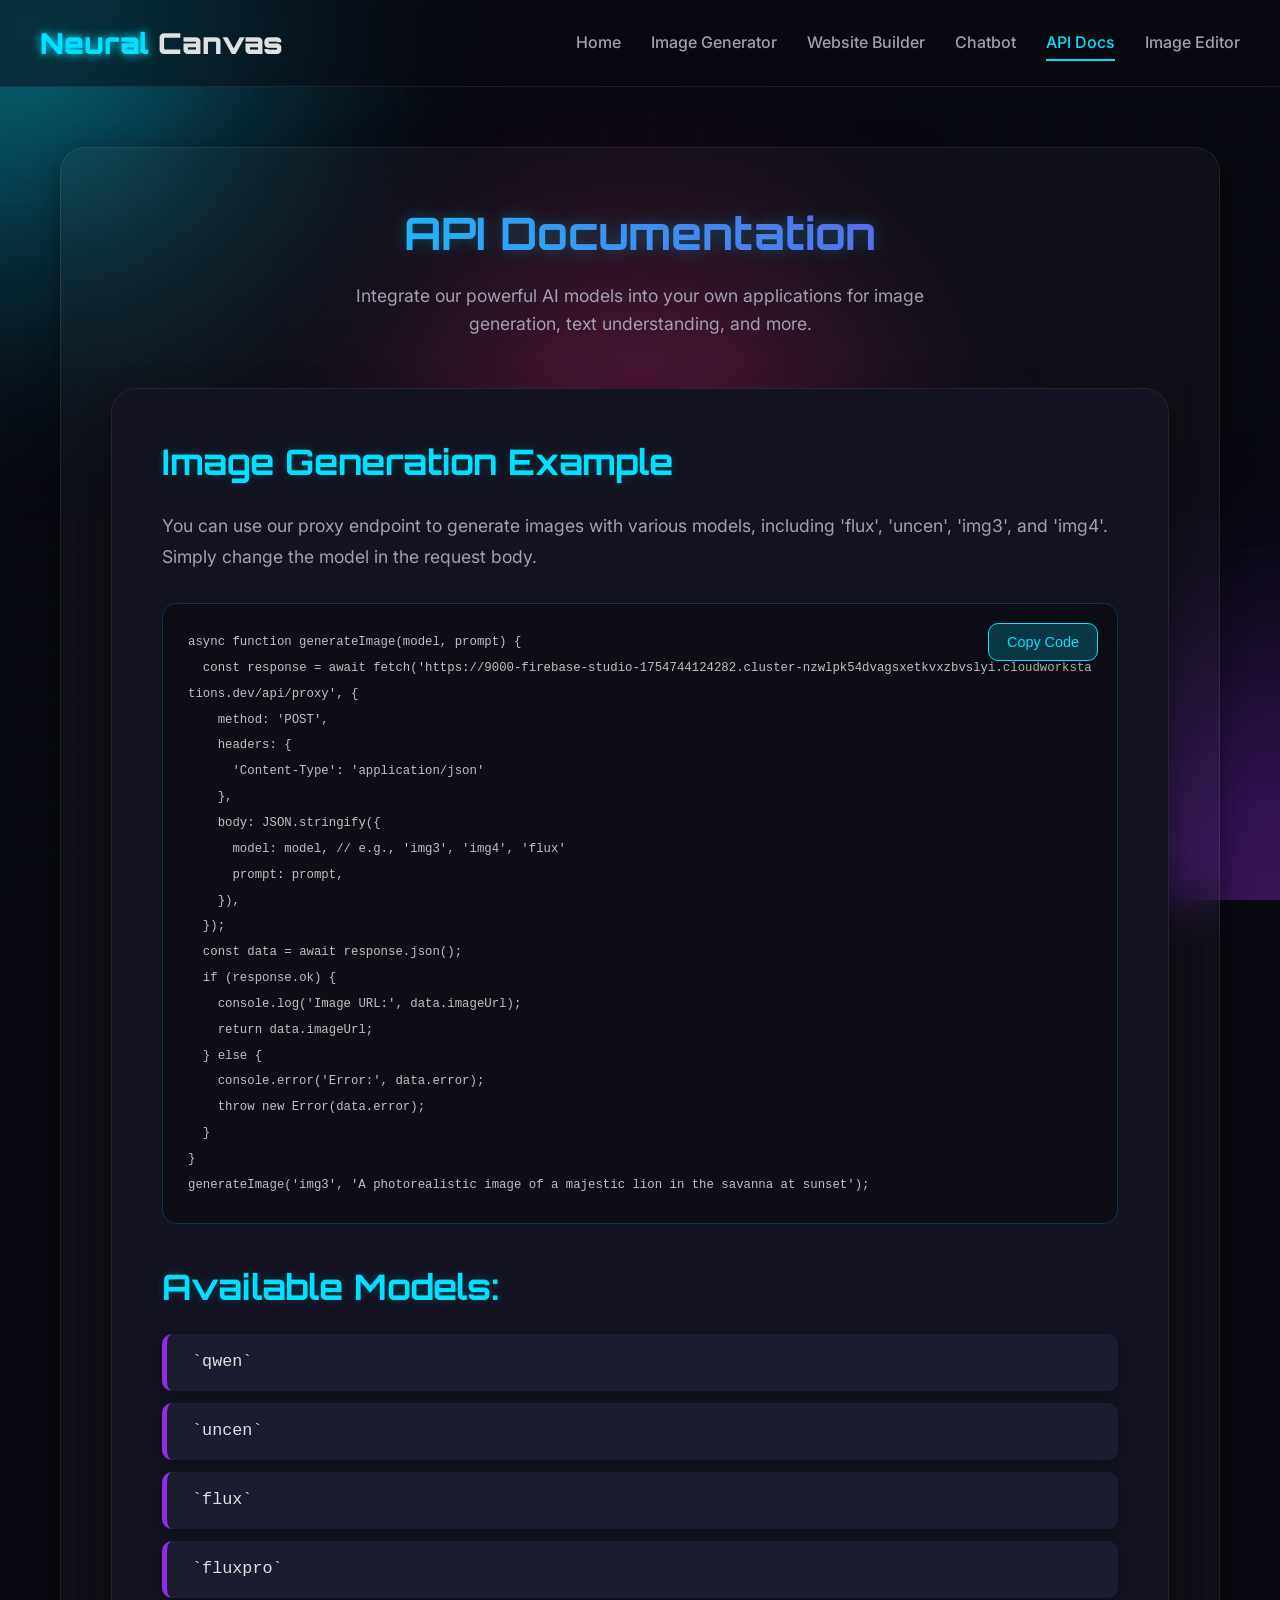
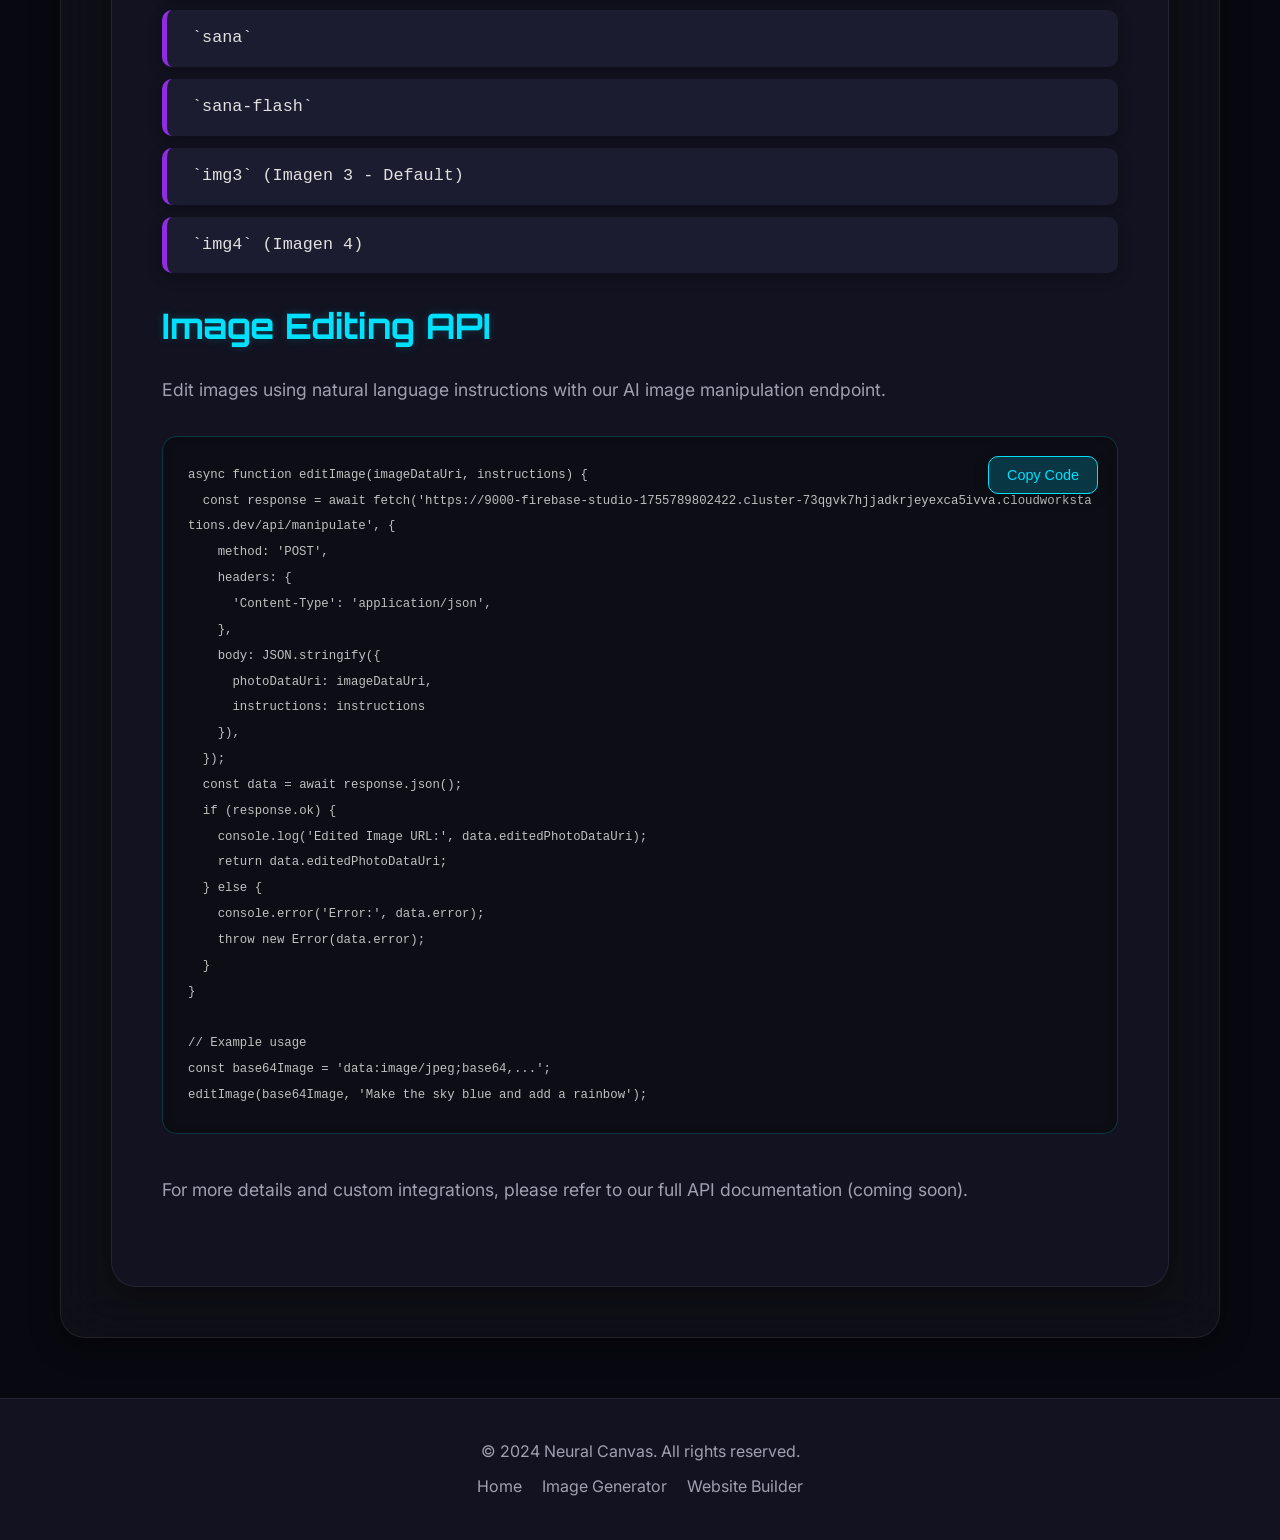
==== commit 9c266950: "Add files via upload" ====
--- a/api-docs.html
+++ b/api-docs.html
@@ -3,14 +3,36 @@
 <head>
     <meta charset="UTF-8">
     <meta name="viewport" content="width=device-width, initial-scale=1.0">
-    <meta name="google-site-verification" content="r_Cs1I095TCgM9oTeFqXpnCRIDX28erq88hy1KZfTbM" />
-    <meta name="google-adsense-account" content="ca-pub-2419948291626227">
     <title>Developer API Documentation | Neural Canvas</title>
-    <meta name="description" content="Integrate our powerful AI models into your own applications. Explore the Neural Canvas API for image generation, text completion, and more. Get started with our examples.">
+    <meta name="description" content="Integrate Neural Canvas AI into your apps with our developer API. Access models for image generation, text completion, and more. Get started with examples.">
+    <link rel="canonical" href="https://neuralcanvas.example.com/api-docs.html" />
     <link rel="stylesheet" href="style.css">
     <link rel="preconnect" href="https://fonts.googleapis.com">
     <link rel="preconnect" href="https://fonts.gstatic.com" crossorigin>
     <link href="https://fonts.googleapis.com/css2?family=Orbitron:wght@400;700;900&family=Inter:wght@300;400;500;600&display=swap" rel="stylesheet">
+    <script type="application/ld+json">
+    {
+      "@context": "https://schema.org",
+      "@type": "TechArticle",
+      "headline": "Neural Canvas Developer API Documentation",
+      "description": "Technical documentation and code examples for integrating the Neural Canvas AI API for image generation and website building into your applications.",
+      "url": "https://neuralcanvas.example.com/api-docs.html",
+      "author": {
+        "@type": "Organization",
+        "name": "Neural Canvas"
+      },
+      "publisher": {
+        "@type": "Organization",
+        "name": "Neural Canvas",
+        "logo": {
+          "@type": "ImageObject",
+          "url": "https://neuralcanvas.example.com/logo.png"
+        }
+      },
+      "datePublished": "2024-05-20",
+      "dateModified": "2024-05-20"
+    }
+    </script>
 </head>
 <body class="api-docs-page">
     <div class="bg-animation">
@@ -31,6 +53,7 @@
             <a href="/website-builder.html" class="nav-link">Website Builder</a>
             <a href="/chatbot.html" class="nav-link">Chatbot</a>
             <a href="/api-docs.html" class="nav-link active">API Docs</a>
+            <a href="/image-edit9r.html" class="nav-link">Image Editor</a>
         </nav>
         <button id="mobileMenuBtn" class="mobile-menu-btn">
             <span></span>
@@ -56,7 +79,7 @@
       'Content-Type': 'application/json' 
     },
     body: JSON.stringify({
-      model: model, // e.g., 'uncen', 'img3', 'img4'
+      model: model, // e.g., 'img3', 'img4', 'flux'
       prompt: prompt,
     }),
   });
@@ -69,7 +92,7 @@
     throw new Error(data.error);
   }
 }
-generateImage('img4', 'A photorealistic image of a majestic lion in the savanna at sunset');</code></pre>
+generateImage('img3', 'A photorealistic image of a majestic lion in the savanna at sunset');</code></pre>
                     <button class="copy-code-btn" data-target="apiImageCodeExample">Copy Code</button>
                 </div>
                 
@@ -81,9 +104,39 @@
                     <li>`fluxpro`</li>
                     <li>`sana`</li>
                     <li>`sana-flash`</li>
-                    <li>`img3` (Imagen 3)</li>
+                    <li>`img3` (Imagen 3 - Default)</li>
                     <li>`img4` (Imagen 4)</li>
                 </ul>
+
+                <h3>Image Editing API</h3>
+                <p>Edit images using natural language instructions with our AI image manipulation endpoint.</p>
+                <div class="code-block-wrapper">
+                    <pre><code class="language-javascript" id="apiImageEditCodeExample">async function editImage(imageDataUri, instructions) {
+  const response = await fetch('https://9000-firebase-studio-1755789802422.cluster-73qgvk7hjjadkrjeyexca5ivva.cloudworkstations.dev/api/manipulate', {
+    method: 'POST',
+    headers: {
+      'Content-Type': 'application/json',
+    },
+    body: JSON.stringify({
+      photoDataUri: imageDataUri,
+      instructions: instructions
+    }),
+  });
+  const data = await response.json();
+  if (response.ok) {
+    console.log('Edited Image URL:', data.editedPhotoDataUri);
+    return data.editedPhotoDataUri;
+  } else {
+    console.error('Error:', data.error);
+    throw new Error(data.error);
+  }
+}
+
+// Example usage
+const base64Image = 'data:image/jpeg;base64,...';
+editImage(base64Image, 'Make the sky blue and add a rainbow');</code></pre>
+                    <button class="copy-code-btn" data-target="apiImageEditCodeExample">Copy Code</button>
+                </div>
 
                 <p>For more details and custom integrations, please refer to our full API documentation (coming soon).</p>
             </div>
@@ -105,6 +158,5 @@
     <div id="globalAppStatus" class="generator-status-message" style="display: none;"></div>
 
     <script type="module" src="script.js"></script>
-    <script defer src="/_vercel/insights/script.js"></script>
 </body>
-</html>
+</html>
--- a/style.css
+++ b/style.css
@@ -1024,6 +1024,7 @@
     border-radius: var(--border-radius-sm);
     border: 1px solid rgba(255, 255, 255, 0.1);
     word-wrap: break-word;
+    word-break: break-word; /* Ensure long strings break */
     line-height: 1.6;
     color: var(--text-primary);
     box-shadow: var(--shadow-light);
@@ -1065,6 +1066,7 @@
     color: var(--neon-cyan);
     transition: all 0.2s ease;
     flex-shrink: 0;
+    align-self: flex-end; /* Align to bottom */
     margin-bottom: 5px; /* Adjust for multiline input */
     box-shadow: var(--shadow-light);
 }
@@ -1082,10 +1084,12 @@
 
 .chat-input {
     flex: 1;
+    min-width: 150px; /* Ensure input has a minimum width */
     min-height: 45px; /* Matched height with button */
     max-height: 120px; /* Slightly taller max height */
     resize: none;
     overflow-y: auto;
+    align-self: flex-end; /* Align to bottom */
     margin-bottom: 5px; /* Adjust for multiline input */
     background: var(--bg-tertiary);
     border: 1px solid rgba(255, 255, 255, 0.1);
@@ -1110,11 +1114,11 @@
     align-self: flex-end; /* Align send button to bottom */
     margin-bottom: 5px; /* Adjust for multiline input */
     font-size: 1rem;
+    flex-shrink: 0; /* Prevent button from shrinking */
 }
 
 .chat-image-preview-wrapper {
     position: relative;
-    width: 100px;
     height: 100px;
     border: 1px solid rgba(0, 224, 255, 0.3);
     border-radius: var(--border-radius-sm);
@@ -1123,8 +1127,9 @@
     justify-content: center;
     align-items: center;
     margin-bottom: 10px;
+    flex-basis: 100%; /* Take full width on a new line */
     flex-shrink: 0;
-    margin-right: 15px;
+    margin-right: 0;
     background: var(--bg-primary);
     box-shadow: var(--shadow-light);
 }
@@ -1137,20 +1142,15 @@
 
 .remove-chat-image-btn {
     position: absolute;
-    top: 8px; /* Adjusted position */
-    right: 8px; /* Adjusted position */
-    background: rgba(255, 0, 0, 0.8);
-    border: none;
+    top: 50%;
+    left: 50%;
+    width: 0;
+    height: 0;
+    background: linear-gradient(135deg, rgba(255, 0, 128, 0.2), rgba(255, 0, 255, 0.2));
     border-radius: 50%;
-    width: 25px; /* Larger button */
-    height: 25px;
-    cursor: pointer;
-    color: white;
-    font-size: 16px;
-    display: flex;
-    align-items: center;
-    justify-content: center;
-    box-shadow: 0 2px 8px rgba(0, 0, 0, 0.3);
+    transform: translate(-50%, -50%);
+    transition: all 0.4s ease;
+    z-index: 0;
 }
 
 /* Scrollbar styling for chat */
@@ -1530,6 +1530,35 @@
     text-align: center;
 }
 
+/* Image Viewer Modal */
+.image-viewer-modal .modal-content {
+    background: transparent;
+    border: none;
+    box-shadow: none;
+    width: 90vw;
+    height: 90vh;
+    padding: 0;
+    display: flex;
+    align-items: center;
+    justify-content: center;
+}
+
+.image-viewer-modal .close-modal-btn {
+    top: 15px;
+    right: 15px;
+    color: white;
+    text-shadow: 0 0 10px black;
+    z-index: 10;
+}
+
+#imageViewerImg {
+    max-width: 100%;
+    max-height: 100%;
+    object-fit: contain;
+    border-radius: var(--border-radius-sm);
+    box-shadow: 0 20px 60px rgba(0, 0, 0, 0.5);
+}
+
 /* Animations for elements appearing on scroll */
 .animate-in {
     opacity: 0;
@@ -1601,10 +1630,16 @@
     }
     
     .main-title {
-        font-size: 3.8rem;
+        font-size: 3.5rem;
     }
     .tool-wrapper {
-        padding: 30px;
+        padding: 30px 20px;
+    }
+    .features-grid {
+        grid-template-columns: 1fr;
+    }
+    .chat-container {
+        height: 75vh;
     }
 }
 
@@ -1636,6 +1671,12 @@
     .chat-input-container {
         padding: 15px;
         gap: 10px;
+    }
+    .chat-image-preview-wrapper {
+        height: 80px;
+        flex-basis: auto; /* Allow it to sit next to input on wrap */
+        margin-right: 10px;
+        margin-bottom: 0;
     }
     .message {
         max-width: 90%;
@@ -1684,6 +1725,9 @@
         font-size: 2.5rem;
         line-height: 1.2;
     }
+    .intro-paragraph {
+        font-size: 1rem;
+    }
     .section-header h2 {
         font-size: 1.8rem;
     }
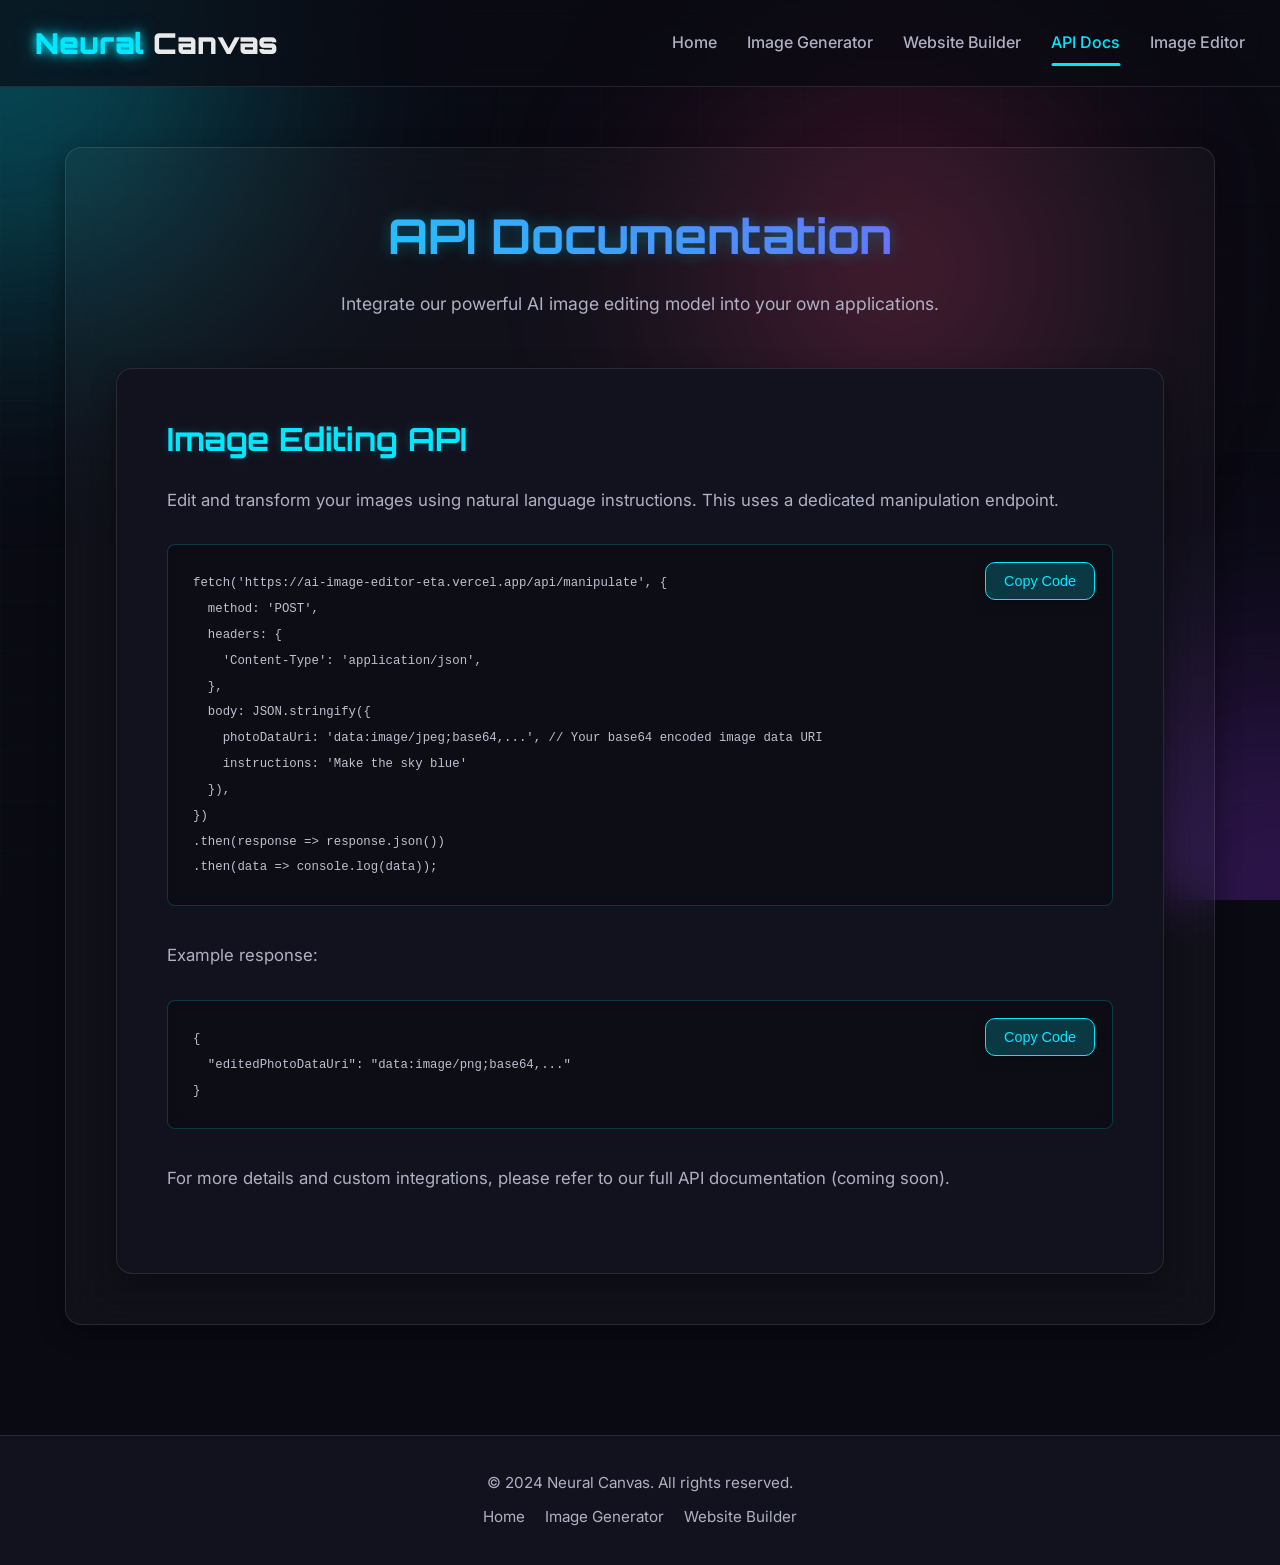
==== commit df6fbf77: "Add files via upload" ====
--- a/api-docs.html
+++ b/api-docs.html
@@ -4,8 +4,24 @@
     <meta charset="UTF-8">
     <meta name="viewport" content="width=device-width, initial-scale=1.0">
     <title>Developer API Documentation | Neural Canvas</title>
-    <meta name="description" content="Integrate Neural Canvas AI into your apps with our developer API. Access models for image generation, text completion, and more. Get started with examples.">
+    <meta name="description" content="Integrate Neural Canvas AI into your apps with our developer API. Access models for image generation and image editing. Get started with examples.">
     <link rel="canonical" href="https://neuralcanvas.example.com/api-docs.html" />
+    <!-- Open Graph / Facebook -->
+    <meta property="og:site_name" content="Neural Canvas">
+    <meta property="og:type" content="website">
+    <meta property="og:title" content="Developer API Documentation | Neural Canvas">
+    <meta property="og:description" content="Integrate Neural Canvas AI into your apps with our developer API. Access models for image generation and image editing. Get started with examples.">
+    <meta property="og:url" content="https://neuralcanvas.example.com/api-docs.html">
+    <meta property="og:image" content="https://neuralcanvas.example.com/social-share-image.png">
+    <meta property="og:image:width" content="1200">
+    <meta property="og:image:height" content="630">
+    <!-- Twitter -->
+    <meta name="twitter:card" content="summary_large_image">
+    <meta name="twitter:site" content="@NeuralCanvasAI"> <!-- Placeholder Twitter handle -->
+    <meta name="twitter:creator" content="@NeuralCanvasAI">
+    <meta name="twitter:title" content="Developer API Documentation | Neural Canvas">
+    <meta name="twitter:description" content="Integrate Neural Canvas AI into your apps with our developer API. Access models for image generation and image editing. Get started with examples.">
+    <meta name="twitter:image" content="https://neuralcanvas.example.com/social-share-image.png">
     <link rel="stylesheet" href="style.css">
     <link rel="preconnect" href="https://fonts.googleapis.com">
     <link rel="preconnect" href="https://fonts.gstatic.com" crossorigin>
@@ -15,7 +31,7 @@
       "@context": "https://schema.org",
       "@type": "TechArticle",
       "headline": "Neural Canvas Developer API Documentation",
-      "description": "Technical documentation and code examples for integrating the Neural Canvas AI API for image generation and website building into your applications.",
+      "description": "Technical documentation and code examples for integrating the Neural Canvas AI API for image generation and image editing into your applications.",
       "url": "https://neuralcanvas.example.com/api-docs.html",
       "author": {
         "@type": "Organization",
@@ -33,6 +49,9 @@
       "dateModified": "2024-05-20"
     }
     </script>
+    <meta name="google-site-verification" content="r_Cs1I095TCgM9oTeFqXpnCRIDX28erq88hy1KZfTbM" />
+    <meta name="google-adsense-account" content="ca-pub-2419948291626227">
+    <script defer src="/_vercel/insights/script.js"></script>
 </head>
 <body class="api-docs-page">
     <div class="bg-animation">
@@ -51,7 +70,7 @@
             <a href="/" class="nav-link">Home</a>
             <a href="/image-generator.html" class="nav-link">Image Generator</a>
             <a href="/website-builder.html" class="nav-link">Website Builder</a>
-            <a href="/chatbot.html" class="nav-link">Chatbot</a>
+            
             <a href="/api-docs.html" class="nav-link active">API Docs</a>
             <a href="/image-edit9r.html" class="nav-link">Image Editor</a>
         </nav>
@@ -66,78 +85,34 @@
         <div id="apiSection" class="tool-wrapper">
             <div class="section-header">
                 <h2>API Documentation</h2>
-                <p>Integrate our powerful AI models into your own applications for image generation, text understanding, and more.</p>
+                <p>Integrate our powerful AI image editing model into your own applications.</p>
             </div>
             <div class="api-content">
-                <h3>Image Generation Example</h3>
-                <p>You can use our proxy endpoint to generate images with various models, including 'flux', 'uncen', 'img3', and 'img4'. Simply change the model in the request body.</p>
+                <h3>Image Editing API</h3>
+                <p>Edit and transform your images using natural language instructions. This uses a dedicated manipulation endpoint.</p>
                 <div class="code-block-wrapper">
-                    <pre><code class="language-javascript" id="apiImageCodeExample">async function generateImage(model, prompt) {
-  const response = await fetch('https://9000-firebase-studio-1754744124282.cluster-nzwlpk54dvagsxetkvxzbvslyi.cloudworkstations.dev/api/proxy', {
-    method: 'POST',
-    headers: { 
-      'Content-Type': 'application/json' 
-    },
-    body: JSON.stringify({
-      model: model, // e.g., 'img3', 'img4', 'flux'
-      prompt: prompt,
-    }),
-  });
-  const data = await response.json();
-  if (response.ok) {
-    console.log('Image URL:', data.imageUrl);
-    return data.imageUrl;
-  } else {
-    console.error('Error:', data.error);
-    throw new Error(data.error);
-  }
-}
-generateImage('img3', 'A photorealistic image of a majestic lion in the savanna at sunset');</code></pre>
-                    <button class="copy-code-btn" data-target="apiImageCodeExample">Copy Code</button>
+                    <pre><code class="language-javascript" id="apiImageEditCodeExample">fetch('https://ai-image-editor-eta.vercel.app/api/manipulate', {
+  method: 'POST',
+  headers: {
+    'Content-Type': 'application/json',
+  },
+  body: JSON.stringify({
+    photoDataUri: 'data:image/jpeg;base64,...', // Your base64 encoded image data URI
+    instructions: 'Make the sky blue'
+  }),
+})
+.then(response => response.json())
+.then(data => console.log(data));</code></pre>
+                    <button class="copy-code-btn" data-target="apiImageEditCodeExample">Copy Code</button>
+                </div>
+                <p>Example response:</p>
+                <div class="code-block-wrapper">
+                    <pre><code class="language-json" id="apiImageEditExampleResponse">{
+  "editedPhotoDataUri": "data:image/png;base64,..."
+}</code></pre>
+                    <button class="copy-code-btn" data-target="apiImageEditExampleResponse">Copy Code</button>
                 </div>
                 
-                <h3>Available Models:</h3>
-                <ul class="model-list">
-                    <li>`qwen`</li>
-                    <li>`uncen`</li>
-                    <li>`flux`</li>
-                    <li>`fluxpro`</li>
-                    <li>`sana`</li>
-                    <li>`sana-flash`</li>
-                    <li>`img3` (Imagen 3 - Default)</li>
-                    <li>`img4` (Imagen 4)</li>
-                </ul>
-
-                <h3>Image Editing API</h3>
-                <p>Edit images using natural language instructions with our AI image manipulation endpoint.</p>
-                <div class="code-block-wrapper">
-                    <pre><code class="language-javascript" id="apiImageEditCodeExample">async function editImage(imageDataUri, instructions) {
-  const response = await fetch('https://9000-firebase-studio-1755789802422.cluster-73qgvk7hjjadkrjeyexca5ivva.cloudworkstations.dev/api/manipulate', {
-    method: 'POST',
-    headers: {
-      'Content-Type': 'application/json',
-    },
-    body: JSON.stringify({
-      photoDataUri: imageDataUri,
-      instructions: instructions
-    }),
-  });
-  const data = await response.json();
-  if (response.ok) {
-    console.log('Edited Image URL:', data.editedPhotoDataUri);
-    return data.editedPhotoDataUri;
-  } else {
-    console.error('Error:', data.error);
-    throw new Error(data.error);
-  }
-}
-
-// Example usage
-const base64Image = 'data:image/jpeg;base64,...';
-editImage(base64Image, 'Make the sky blue and add a rainbow');</code></pre>
-                    <button class="copy-code-btn" data-target="apiImageEditCodeExample">Copy Code</button>
-                </div>
-
                 <p>For more details and custom integrations, please refer to our full API documentation (coming soon).</p>
             </div>
         </div>
--- a/style.css
+++ b/style.css
@@ -2,24 +2,35 @@
     margin: 0;
     padding: 0;
     box-sizing: border-box;
+    /* Disable text selection by default */
+    -webkit-user-select: none; /* Safari */
+    -moz-user-select: none;    /* Firefox */
+    -ms-user-select: none;     /* IE10+ */
+    user-select: none;         /* Standard */
 }
 
 :root {
-    --bg-primary: #080810; /* Darker, deep background */
-    --bg-secondary: #121220; /* Slightly lighter for containers */
-    --bg-tertiary: #1C1C30; /* Even lighter for nested elements */
-    --neon-cyan: #00e0ff; /* Slightly brighter cyan */
-    --neon-purple: #8e2de2; /* Deep purple */
-    --neon-pink: #f72585; /* Vibrant pink */
-    --text-primary: #e0e0e0; /* Off-white for main text */
-    --text-secondary: #a0a0b0; /* Softer grey for secondary text */
-    --glass-bg: rgba(255, 255, 255, 0.03); /* More transparent glass */
-    --glass-border: rgba(255, 255, 255, 0.08); /* Finer glass border */
-    --border-radius-main: 25px; /* More rounded corners */
-    --border-radius-sm: 15px; /* Smaller rounded corners */
-    --shadow-light: 0 4px 15px rgba(0, 0, 0, 0.2);
-    --shadow-medium: 0 8px 30px rgba(0, 0, 0, 0.4);
-    --shadow-neon-cyan: 0 0 25px rgba(0, 224, 255, 0.4);
+    --bg-primary: #0A0A13; /* Deep, dark space background */
+    --bg-secondary: #12121E; /* Slightly lighter for main sections */
+    --bg-tertiary: #1C1C2C; /* For nested cards or interactive elements */
+    
+    --neon-cyan: #00E8FF; /* Brighter, more electric cyan */
+    --neon-purple: #9D38FA; /* Richer, more vibrant purple */
+    --neon-pink: #FF4081; /* Punchier pink */
+
+    --text-primary: #EAEAEA; /* Near-white for main content */
+    --text-secondary: #B0B0C4; /* Soft grey for descriptions, less crucial text */
+    --text-highlight: var(--neon-cyan); /* For active states or important keywords */
+
+    --glass-bg: rgba(255, 255, 255, 0.03); /* More transparent glass base */
+    --glass-border: rgba(255, 255, 255, 0.1); /* Slightly more visible glass border */
+    --border-radius-main: 16px; /* Modern, medium rounded corners */
+    --border-radius-sm: 8px; /* Smaller rounded corners for elements */
+
+    --shadow-light: 0 4px 12px rgba(0, 0, 0, 0.25); /* Subtle depth */
+    --shadow-medium: 0 8px 25px rgba(0, 0, 0, 0.4); /* More pronounced shadow */
+    --shadow-neon: 0 0 25px rgba(0, 232, 255, 0.35); /* Soft, glowing neon shadow */
+    --shadow-inset: inset 0 2px 6px rgba(0, 0, 0, 0.3); /* For inputs */
 }
 
 body {
@@ -31,6 +42,17 @@
     position: relative;
     line-height: 1.6;
     scroll-behavior: smooth;
+    text-rendering: optimizeLegibility; /* Enhance text readability */
+    -webkit-font-smoothing: antialiased; /* Smoother fonts on Webkit */
+    -moz-osx-font-smoothing: grayscale; /* Smoother fonts on Firefox */
+}
+
+/* Allow text selection for specific elements */
+input, textarea, pre, code {
+    -webkit-user-select: text;
+    -moz-user-select: text;
+    -ms-user-select: text;
+    user-select: text;
 }
 
 /* Background Animations */
@@ -47,17 +69,17 @@
 .glow-sphere {
     position: absolute;
     border-radius: 50%;
-    filter: blur(120px); /* Increased blur */
-    opacity: 0.6; /* Slightly less opaque */
-    animation: float 20s infinite ease-in-out;
-    will-change: transform, opacity; /* Performance optimization */
+    filter: blur(120px); /* More blur for a softer glow */
+    opacity: 0.4; /* Slightly less opaque */
+    animation: float 30s infinite ease-in-out; /* Slower animation */
+    will-change: transform, opacity;
 }
 
 .sphere-1 {
     width: 600px;
     height: 600px;
     background: radial-gradient(circle, var(--neon-cyan), transparent);
-    top: -300px;
+    top: -250px;
     left: -300px;
     animation-delay: 0s;
 }
@@ -68,17 +90,17 @@
     background: radial-gradient(circle, var(--neon-purple), transparent);
     bottom: -250px;
     right: -250px;
-    animation-delay: 5s;
+    animation-delay: 10s;
 }
 
 .sphere-3 {
     width: 400px;
     height: 400px;
     background: radial-gradient(circle, var(--neon-pink), transparent);
-    top: 50%;
-    left: 50%;
+    top: 30%;
+    left: 70%;
     transform: translate(-50%, -50%);
-    animation-delay: 10s;
+    animation-delay: 20s;
 }
 
 .grid-overlay {
@@ -88,11 +110,11 @@
     width: 100%;
     height: 100%;
     background-image:
-        linear-gradient(rgba(0, 224, 255, 0.03) 1px, transparent 1px),
-        linear-gradient(90deg, rgba(0, 224, 255, 0.03) 1px, transparent 1px);
-    background-size: 50px 50px;
-    animation: gridMove 30s linear infinite;
-    opacity: 0.8;
+        linear-gradient(rgba(0, 232, 255, 0.03) 1px, transparent 1px),
+        linear-gradient(90deg, rgba(0, 232, 255, 0.03) 1px, transparent 1px);
+    background-size: 50px 50px; /* Larger grid cells */
+    animation: gridMove 50s linear infinite; /* Slower animation */
+    opacity: 0.6;
 }
 
 @keyframes float {
@@ -111,21 +133,21 @@
     display: flex;
     justify-content: space-between;
     align-items: center;
-    padding: 20px 40px;
-    background: rgba(8, 8, 16, 0.5);
-    backdrop-filter: blur(10px);
+    padding: 20px 35px;
+    background: rgba(10, 10, 19, 0.7); /* Slightly more transparent */
+    backdrop-filter: blur(15px); /* Stronger blur */
     border-bottom: 1px solid var(--glass-border);
     position: sticky;
     top: 0;
     z-index: 100;
 }
 .logo { font-family: 'Orbitron', monospace; font-size: 1.8rem; font-weight: 900; text-decoration: none; }
-.logo-glow { color: var(--neon-cyan); text-shadow: 0 0 10px var(--neon-cyan); }
+.logo-glow { color: var(--neon-cyan); text-shadow: 0 0 10px var(--neon-cyan), 0 0 20px rgba(0, 232, 255, 0.5); }
 .logo-accent { color: var(--text-primary); }
 
-.main-nav { display: flex; gap: 30px; }
-.nav-link { color: var(--text-secondary); text-decoration: none; font-weight: 500; transition: all 0.2s ease; position: relative; padding: 5px 0; }
-.nav-link::after { content: ''; position: absolute; bottom: 0; left: 0; width: 0; height: 2px; background: var(--neon-cyan); transition: width 0.3s ease; }
+.main-nav { display: flex; gap: 30px; } /* Slightly less gap */
+.nav-link { color: var(--text-secondary); text-decoration: none; font-weight: 500; transition: all 0.3s ease; position: relative; padding: 5px 0; }
+.nav-link::after { content: ''; position: absolute; bottom: -5px; left: 50%; transform: translateX(-50%); width: 0; height: 3px; background: var(--neon-cyan); border-radius: 2px; transition: width 0.4s cubic-bezier(0.25, 0.8, 0.25, 1); }
 .nav-link:hover, .nav-link.active { color: var(--text-primary); }
 .nav-link:hover::after, .nav-link.active::after { width: 100%; }
 .nav-link.active { color: var(--neon-cyan); }
@@ -134,11 +156,11 @@
 
 /* Main Container & Page Layout */
 .container {
-    max-width: 1200px;
+    max-width: 1200px; /* Wider container */
     margin: 0 auto;
-    padding: 40px 20px; /* More padding */
+    padding: 40px 25px;
     position: relative;
-    z-index: 1; /* Ensure content is above background */
+    z-index: 1;
 }
 .page-container { padding-top: 60px; padding-bottom: 60px; }
 
@@ -149,166 +171,197 @@
 }
 .header-glow {
     position: absolute;
-    top: -50px;
+    top: -60px;
     left: 50%;
     transform: translateX(-50%);
-    width: 400px; /* Wider glow */
-    height: 120px; /* Taller glow */
-    background: radial-gradient(ellipse, rgba(0, 224, 255, 0.3), transparent);
-    filter: blur(50px); /* Stronger blur */
-    animation: pulse-glow 3s ease-in-out infinite;
+    width: 400px;
+    height: 120px;
+    background: radial-gradient(ellipse, rgba(0, 232, 255, 0.3), transparent);
+    filter: blur(50px);
+    animation: pulse-glow 3.5s ease-in-out infinite alternate;
     z-index: -1;
 }
 
 @keyframes pulse-glow {
-    0%, 100% { opacity: 0.3; transform: translateX(-50%) scale(1); }
-    50% { opacity: 0.7; transform: translateX(-50%) scale(1.1); } /* Stronger pulse */
+    0% { opacity: 0.3; transform: translateX(-50%) scale(1); }
+    100% { opacity: 0.6; transform: translateX(-50%) scale(1.1); }
 }
 
 .main-title {
     text-align: center;
     font-family: 'Orbitron', monospace;
-    font-size: 4.5rem; /* Larger font size */
+    font-size: 4.5rem;
     font-weight: 900;
-    margin-bottom: 15px; /* More space */
+    margin-bottom: 15px;
     position: relative;
     letter-spacing: 3px;
-    text-shadow: 0 0 40px rgba(0, 224, 255, 0.5); /* Sharper text shadow */
+    text-shadow: 0 0 40px rgba(0, 232, 255, 0.5);
 }
 
 .title-glow {
     background: linear-gradient(45deg, var(--neon-cyan), var(--neon-purple));
     -webkit-background-clip: text;
     -webkit-text-fill-color: transparent;
-    animation: text-shimmer 3s ease-in-out infinite alternate; /* Slower, alternating shimmer */
+    animation: text-shimmer 4s ease-in-out infinite alternate;
 }
 
 .title-accent {
     color: var(--text-primary);
-    text-shadow: 0 0 25px rgba(255, 255, 255, 0.6); /* Slightly more prominent accent shadow */
+    text-shadow: 0 0 25px rgba(255, 255, 255, 0.6);
 }
 
 @keyframes text-shimmer {
-    0%, 100% { filter: brightness(1); text-shadow: 0 0 20px rgba(0, 224, 255, 0.5); }
-    50% { filter: brightness(1.3); text-shadow: 0 0 40px rgba(0, 224, 255, 0.8); }
+    0% { filter: brightness(1); text-shadow: 0 0 20px rgba(0, 232, 255, 0.4); }
+    100% { filter: brightness(1.3); text-shadow: 0 0 40px rgba(0, 232, 255, 0.7); }
 }
 
 .subtitle {
     text-align: center;
     color: var(--text-secondary);
-    font-size: 1.25rem; /* Slightly larger */
-    margin-bottom: 20px; /* Adjust spacing to fit new paragraph */
-    letter-spacing: 1.5px;
-}
-
-.intro-paragraph { /* New style for the added paragraph */
+    font-size: 1.25rem;
+    margin-bottom: 25px;
+    letter-spacing: 1px;
+}
+
+.intro-paragraph {
     text-align: center;
     color: var(--text-primary);
-    font-size: 1.15rem; /* Slightly smaller than subtitle but still prominent */
+    font-size: 1.1rem;
     max-width: 800px;
-    margin: 0 auto 40px auto; /* More space below */
+    margin: 0 auto 40px auto;
     line-height: 1.7;
-    padding: 0 10px;
+    padding: 0 15px;
 }
 
 .hero-cta {
     display: inline-block;
     background: linear-gradient(135deg, var(--neon-cyan), var(--neon-purple));
-    color: var(--bg-primary); /* Dark text on neon */
+    color: var(--bg-primary);
     padding: 18px 40px;
-    border-radius: 50px; /* Larger pill */
+    border-radius: 50px;
     text-decoration: none;
-    font-weight: 700; /* Bolder text */
-    font-size: 1.1rem; /* Larger text */
-    transition: all 0.3s ease;
-    box-shadow: 0 8px 25px rgba(0, 224, 255, 0.3); /* Stronger shadow */
+    font-weight: 700;
+    font-size: 1.1rem;
+    transition: all 0.3s cubic-bezier(0.25, 0.8, 0.25, 1);
+    box-shadow: 0 8px 25px rgba(0, 232, 255, 0.3);
+    text-transform: uppercase;
+    letter-spacing: 1.5px;
 }
 
 .hero-cta:hover {
-    transform: translateY(-3px) scale(1.05); /* More pronounced hover */
-    box-shadow: 0 12px 35px rgba(0, 224, 255, 0.5); /* Stronger neon shadow */
+    transform: translateY(-5px) scale(1.05);
+    box-shadow: 0 15px 40px rgba(0, 232, 255, 0.5);
 }
 
 /* Home Page: Features */
 .features-section {
-    padding: 80px 0;
+    padding: 70px 0;
 }
 .features-grid {
     display: grid;
-    grid-template-columns: repeat(auto-fit, minmax(300px, 1fr)); /* Auto-fit columns, min width 300px */
+    grid-template-columns: repeat(auto-fit, minmax(300px, 1fr));
     gap: 30px;
 }
 .feature-card {
-    background: var(--glass-bg); /* Consistent background */
-    border: 1px solid var(--glass-border); /* Finer border */
-    border-radius: var(--border-radius-main); /* More rounded corners */
-    padding: 40px; /* More padding */
+    background: var(--glass-bg);
+    border: 1px solid var(--glass-border);
+    border-radius: var(--border-radius-main);
+    padding: 35px;
     text-decoration: none;
-    color: var(--text-primary); /* Darker text */
-    transition: all 0.3s ease;
+    color: var(--text-primary);
+    transition: all 0.3s cubic-bezier(0.25, 0.8, 0.25, 1);
     display: flex;
     flex-direction: column;
     justify-content: center;
     align-items: center;
+    box-shadow: var(--shadow-light);
+    position: relative;
+    overflow: hidden;
+}
+.feature-card::before {
+    content: '';
+    position: absolute;
+    top: 0;
+    left: 0;
+    width: 100%;
+    height: 100%;
+    background: radial-gradient(circle at top left, rgba(0,232,255,0.05) 0%, transparent 70%);
+    opacity: 0;
+    transition: opacity 0.3s ease-out;
+    z-index: 0;
+}
+.feature-card:hover::before {
+    opacity: 1;
 }
 .feature-card:hover {
-    transform: translateY(-10px); /* More pronounced hover */
-    border-color: var(--neon-cyan); /* Slightly brighter border */
-    box-shadow: 0 15px 40px rgba(0, 0, 0, 0.15); /* Stronger shadow */
+    transform: translateY(-10px);
+    border-color: var(--neon-cyan);
+    box-shadow: var(--shadow-medium), var(--shadow-neon);
 }
 .feature-icon {
-    font-size: 2.5rem; /* Larger icon */
-    margin-bottom: 20px; /* More space */
+    font-size: 2.5rem;
+    margin-bottom: 20px;
+    position: relative;
+    z-index: 1;
 }
 .feature-card h3 {
     font-family: 'Orbitron', monospace;
-    font-size: 1.8rem; /* Larger font */
-    margin-bottom: 15px; /* More space */
-    color: var(--text-primary); /* Darker text */
+    font-size: 1.8rem;
+    margin-bottom: 15px;
+    color: var(--neon-cyan);
+    text-shadow: 0 0 10px rgba(0, 232, 255, 0.2);
+    position: relative;
+    z-index: 1;
 }
 .feature-card p {
-    color: var(--text-secondary); /* Softer text */
-    flex-grow: 1; /* Allow text to expand */
+    color: var(--text-secondary);
+    flex-grow: 1;
     text-align: center;
-    padding: 10px;
+    padding: 0 10px;
+    font-size: 1rem;
+    position: relative;
+    z-index: 1;
 }
 .feature-link {
-    color: var(--neon-cyan); /* Brighter link */
-    font-weight: 600; /* Slightly bolder */
-    margin-top: 20px; /* More space */
+    color: var(--neon-purple);
+    font-weight: 600;
+    margin-top: 20px;
+    font-size: 0.95rem;
+    position: relative;
+    z-index: 1;
 }
 
 /* Tool Pages Layout */
 .tool-wrapper {
-    background: var(--glass-bg); /* More transparent glass */
-    backdrop-filter: blur(25px); /* Stronger blur */
-    border: 1px solid var(--glass-border); /* Finer border */
-    border-radius: var(--border-radius-main); /* Uniform rounded corners */
-    padding: 50px; /* More padding */
-    box-shadow: var(--shadow-medium); /* Slightly stronger shadow */
+    background: var(--glass-bg);
+    backdrop-filter: blur(25px);
+    border: 1px solid var(--glass-border);
+    border-radius: var(--border-radius-main);
+    padding: 50px;
+    box-shadow: var(--shadow-medium);
     transition: all 0.3s ease-in-out;
 }
 
 /* Section Headers */
 .section-header {
     text-align: center;
-    margin-bottom: 50px; /* More space */
+    margin-bottom: 50px;
 }
 
 .section-header h2 {
     font-family: 'Orbitron', monospace;
-    font-size: 2.8rem; /* Larger font */
-    margin-bottom: 12px;
+    font-size: 3rem;
+    margin-bottom: 15px;
     background: linear-gradient(45deg, var(--neon-cyan), var(--neon-purple));
     -webkit-background-clip: text;
     -webkit-text-fill-color: transparent;
-    text-shadow: 0 0 15px rgba(0, 224, 255, 0.3);
+    text-shadow: 0 0 15px rgba(0, 232, 255, 0.3);
 }
 
 .section-header p {
     color: var(--text-secondary);
     font-size: 1.1rem;
-    max-width: 600px;
+    max-width: 650px;
     margin: 0 auto;
 }
 
@@ -319,16 +372,16 @@
 
 textarea {
     width: 100%;
-    min-height: 140px; /* Taller textarea */
+    min-height: 140px;
     background: var(--bg-secondary);
-    border: 1px solid rgba(255, 255, 255, 0.1);
+    border: 1px solid rgba(255, 255, 255, 0.15);
     border-radius: var(--border-radius-sm);
     padding: 20px;
     color: var(--text-primary);
     font-size: 1rem;
     resize: vertical;
     transition: all 0.3s ease;
-    box-shadow: inset 0 2px 5px rgba(0, 0, 0, 0.1);
+    box-shadow: var(--shadow-inset);
 }
 
 textarea::placeholder {
@@ -339,20 +392,20 @@
 textarea:focus {
     outline: none;
     border-color: var(--neon-cyan);
-    box-shadow: 0 0 20px rgba(0, 224, 255, 0.3);
+    box-shadow: var(--shadow-neon), var(--shadow-inset);
     background: var(--bg-tertiary);
 }
 
 .advanced-options {
     display: grid;
-    grid-template-columns: repeat(auto-fit, minmax(250px, 1fr)); /* Larger min-width */
-    gap: 25px; /* More gap */
+    grid-template-columns: repeat(auto-fit, minmax(250px, 1fr));
+    gap: 25px;
     margin: 25px 0;
 }
 
 .option-group label {
     display: block;
-    margin-bottom: 10px; /* More space */
+    margin-bottom: 10px;
     color: var(--text-secondary);
     font-weight: 500;
     font-size: 0.95rem;
@@ -362,23 +415,23 @@
 .neon-select, .neon-input {
     width: 100%;
     background: var(--bg-secondary);
-    border: 1px solid rgba(255, 255, 255, 0.1);
+    border: 1px solid rgba(255, 255, 255, 0.15);
     border-radius: var(--border-radius-sm);
-    padding: 14px; /* More padding */
+    padding: 14px;
     color: var(--text-primary);
     transition: all 0.3s ease;
     appearance: none; /* Remove default arrow */
-    background-image: url("data:image/svg+xml,%3Csvg xmlns='http://www.w3.org/2000/svg' viewBox='0 0 24 24' fill='none' stroke='%2300E0FF' stroke-width='2' stroke-linecap='round' stroke-linejoin='round'%3E%3Cpolyline points='6 9 12 15 18 9'%3E%3C/polyline%3E%3C/svg%3E");
+    background-image: url("data:image/svg+xml,%3Csvg xmlns='http://www.w3.org/2000/svg' viewBox='0 0 24 24' fill='none' stroke='%2300E8FF' stroke-width='2' stroke-linecap='round' stroke-linejoin='round'%3E%3Cpolyline points='6 9 12 15 18 9'%3E%3C/polyline%3E%3C/svg%3E");
     background-repeat: no-repeat;
     background-position: right 15px center;
     background-size: 20px;
-    box-shadow: inset 0 2px 5px rgba(0, 0, 0, 0.1);
+    box-shadow: var(--shadow-inset);
 }
 
 .neon-select:focus, .neon-input:focus {
     outline: none;
     border-color: var(--neon-cyan);
-    box-shadow: 0 0 15px rgba(0, 224, 255, 0.2);
+    box-shadow: var(--shadow-neon), var(--shadow-inset);
     background-color: var(--bg-tertiary);
 }
 
@@ -388,16 +441,16 @@
     justify-content: space-between;
     align-items: center;
     cursor: pointer;
-    padding: 18px 25px; /* Increased padding */
-    font-size: 1.1rem; /* Slightly larger text */
+    padding: 15px 20px;
+    font-size: 1.05rem;
 }
 
 .model-selector #selectedImageModelText {
-    font-size: 1.1rem; /* Ensure the text itself is larger */
+    font-size: 1.05rem;
 }
 
 .model-selector .selector-icon {
-    font-size: 1.2rem; /* Make icon larger to match */
+    font-size: 1.2rem;
 }
 
 .model-selector.disabled {
@@ -411,15 +464,15 @@
     position: relative;
     background: linear-gradient(135deg, var(--neon-cyan), var(--neon-purple));
     border: none;
-    border-radius: 60px; /* increased radius for spacious look */
-    padding: 20px 48px; /* larger padding for more generous click area */
-    font-size: 1.2rem; /* larger, more readable text */
-    font-weight: 700; /* Bolder text */
-    color: var(--bg-primary); /* Dark text on neon */
+    border-radius: 50px;
+    padding: 18px 40px;
+    font-size: 1.1rem;
+    font-weight: 700;
+    color: var(--bg-primary);
     cursor: pointer;
-    transition: all 0.25s ease;
+    transition: all 0.3s cubic-bezier(0.25, 0.8, 0.25, 1);
     overflow: hidden;
-    box-shadow: 0 6px 26px rgba(0, 0, 0, 0.32);
+    box-shadow: 0 8px 25px rgba(0, 0, 0, 0.35);
     text-transform: uppercase;
     letter-spacing: 1.5px;
 }
@@ -428,25 +481,25 @@
     background: var(--bg-secondary);
     border: 1px solid var(--neon-cyan);
     color: var(--neon-cyan);
-    box-shadow: 0 4px 15px rgba(0, 0, 0, 0.2);
+    box-shadow: var(--shadow-light);
 }
 
 .action-btn.secondary-action:hover {
     background: var(--neon-cyan);
     color: var(--bg-primary);
-    box-shadow: 0 8px 25px rgba(0, 224, 255, 0.4);
+    box-shadow: var(--shadow-neon);
     transform: translateY(-3px);
-    filter: brightness(1); /* Reset brightness from main button hover */
+    filter: brightness(1.1);
 }
 
 .action-btn:hover {
-    transform: translateY(-3px);
-    box-shadow: 0 12px 35px rgba(0, 224, 255, 0.5); /* Stronger neon shadow */
+    transform: translateY(-5px);
+    box-shadow: var(--shadow-medium), var(--shadow-neon);
     filter: brightness(1.1);
 }
 
 .action-btn:disabled {
-    opacity: 0.4;
+    opacity: 0.5;
     cursor: not-allowed;
     filter: none;
     box-shadow: none;
@@ -455,8 +508,8 @@
 
 .btn-loader {
     display: none;
-    width: 24px; /* Larger loader */
-    height: 24px;
+    width: 22px;
+    height: 22px;
     border: 3px solid rgba(255, 255, 255, 0.3);
     border-top: 3px solid white;
     border-radius: 50%;
@@ -480,13 +533,13 @@
 .clear-btn {
     background: var(--bg-secondary);
     border: 1px solid rgba(255, 255, 255, 0.15);
-    border-radius: 60px; /* larger rounded pill */
-    padding: 16px 32px; /* increased padding */
+    border-radius: 50px;
+    padding: 16px 30px;
     color: var(--text-secondary);
     cursor: pointer;
     transition: all 0.3s ease;
-    font-size: 1.05rem; /* slightly larger text */
-    font-weight: 600;
+    font-size: 1rem;
+    font-weight: 500;
     flex-shrink: 0;
     position: relative;
     overflow: hidden;
@@ -500,7 +553,7 @@
     left: 50%;
     width: 0;
     height: 0;
-    background: linear-gradient(135deg, rgba(255, 0, 128, 0.2), rgba(255, 0, 255, 0.2));
+    background: linear-gradient(135deg, rgba(255, 64, 129, 0.2), rgba(157, 56, 250, 0.2));
     border-radius: 50%;
     transform: translate(-50%, -50%);
     transition: all 0.4s ease;
@@ -511,18 +564,18 @@
     border-color: var(--neon-pink);
     color: var(--neon-pink);
     transform: translateY(-2px);
-    box-shadow: 0 8px 20px rgba(255, 0, 255, 0.3);
+    box-shadow: 0 8px 20px rgba(255, 64, 129, 0.3);
 }
 
 .clear-btn:hover::before {
-    width: 150%; /* Larger ripple effect */
-    height: 150%;
+    width: 130%;
+    height: 130%;
     opacity: 1;
 }
 
 .clear-btn:active {
     transform: translateY(0);
-    box-shadow: 0 2px 10px rgba(255, 0, 255, 0.2);
+    box-shadow: 0 2px 10px rgba(255, 64, 129, 0.2);
 }
 
 /* Result Containers */
@@ -530,7 +583,7 @@
     background: var(--bg-secondary);
     border: 1px solid var(--glass-border);
     border-radius: var(--border-radius-main);
-    padding: 40px; /* More padding */
+    padding: 40px;
     margin-top: 40px;
     text-align: center;
     box-shadow: var(--shadow-medium);
@@ -538,25 +591,25 @@
 }
 
 .result-container:hover {
-    border-color: rgba(0, 224, 255, 0.2);
-    box-shadow: 0 10px 35px rgba(0, 224, 255, 0.1);
+    border-color: rgba(0, 232, 255, 0.2);
+    box-shadow: 0 10px 35px rgba(0, 232, 255, 0.1);
 }
 
 .result-container h3 {
     font-family: 'Orbitron', monospace;
     font-size: 1.8rem;
-    margin-bottom: 25px; /* More space */
+    margin-bottom: 25px;
     color: var(--neon-cyan);
-    text-shadow: 0 0 10px rgba(0, 224, 255, 0.2);
+    text-shadow: 0 0 10px rgba(0, 232, 255, 0.2);
 }
 
 .result-container img, .result-container video {
     max-width: 100%;
-    max-height: 550px; /* Slightly taller images */
+    max-height: 550px;
     border-radius: var(--border-radius-sm);
     box-shadow: 0 10px 30px rgba(0, 0, 0, 0.4);
-    border: 1px solid rgba(0, 224, 255, 0.1);
-    object-fit: contain; /* Ensure image fits without cropping */
+    border: 1px solid rgba(0, 232, 255, 0.1);
+    object-fit: contain;
 }
 
 #generatedImage {
@@ -568,26 +621,26 @@
 }
 
 .download-btn {
-    margin-top: 30px; /* More space */
-    background: rgba(0, 224, 255, 0.08);
+    margin-top: 30px;
+    background: rgba(0, 232, 255, 0.08);
     border: 1px solid var(--neon-cyan);
-    border-radius: 60px; /* larger pill */
-    padding: 14px 36px; /* bigger click area */
+    border-radius: 50px;
+    padding: 14px 35px;
     color: var(--neon-cyan);
     cursor: pointer;
-    transition: all 0.25s ease;
+    transition: all 0.3s ease;
     display: inline-flex;
     align-items: center;
     gap: 12px;
-    font-size: 1.05rem;
-    font-weight: 700;
+    font-size: 1rem;
+    font-weight: 600;
     text-decoration: none;
 }
 
 .download-btn:hover {
     background: var(--neon-cyan);
     color: var(--bg-primary);
-    box-shadow: 0 5px 20px rgba(0, 224, 255, 0.4);
+    box-shadow: 0 6px 20px rgba(0, 232, 255, 0.4);
     transform: translateY(-2px);
 }
 
@@ -597,30 +650,30 @@
 }
 
 .edit-generated-btn {
-    margin-top: 20px; /* More space */
+    margin-top: 25px;
     background: linear-gradient(135deg, var(--neon-cyan), var(--neon-purple));
     border: none;
     border-radius: 50px;
     padding: 12px 30px;
     font-size: 1rem;
-    font-weight: 600;
+    font-weight: 500;
     color: var(--bg-primary);
     cursor: pointer;
     transition: all 0.3s ease;
-    margin-left: 15px; /* More space between buttons */
-    box-shadow: 0 5px 15px rgba(0, 0, 0, 0.3);
+    margin-left: 15px;
+    box-shadow: 0 6px 18px rgba(0, 0, 0, 0.3);
 }
 
 .edit-generated-btn:hover {
     transform: translateY(-2px);
-    box-shadow: 0 8px 25px rgba(0, 224, 255, 0.4);
+    box-shadow: 0 8px 25px rgba(0, 232, 255, 0.4);
 }
 
 /* Status Messages */
 .generator-status-message {
-    display: none; /* Hidden by default */
-    margin-bottom: 25px; /* More space */
-    padding: 18px 25px; /* More padding */
+    display: none;
+    margin-bottom: 25px;
+    padding: 18px 25px;
     border-radius: var(--border-radius-sm);
     font-size: 1rem;
     font-weight: 500;
@@ -628,7 +681,7 @@
     color: var(--text-primary);
     background-color: rgba(255, 255, 255, 0.05);
     border: 1px solid rgba(255, 255, 255, 0.1);
-    backdrop-filter: blur(8px); /* More blur */
+    backdrop-filter: blur(8px);
     transition: opacity 0.3s ease-in-out;
     opacity: 1;
     box-shadow: var(--shadow-light);
@@ -636,26 +689,26 @@
 
 .generator-status-message.loading {
     color: var(--neon-cyan);
-    background-color: rgba(0, 224, 255, 0.08);
-    border-color: rgba(0, 224, 255, 0.3);
-    box-shadow: 0 0 15px rgba(0, 224, 255, 0.2);
+    background-color: rgba(0, 232, 255, 0.08);
+    border-color: rgba(0, 232, 255, 0.3);
+    box-shadow: 0 0 15px rgba(0, 232, 255, 0.2);
 }
 
 .generator-status-message.success {
-    color: #00ff80; /* Brighter green */
-    background-color: rgba(0, 255, 128, 0.08);
-    border-color: rgba(0, 255, 128, 0.3);
+    color: #00E676; /* Vibrant green */
+    background-color: rgba(0, 230, 118, 0.08);
+    border-color: rgba(0, 230, 118, 0.3);
 }
 
 .generator-status-message.error {
-    color: #ff4500; /* Orange-red for error */
-    background-color: rgba(255, 69, 0, 0.08);
-    border-color: rgba(255, 69, 0, 0.3);
+    color: #FF5252; /* Vibrant red */
+    background-color: rgba(255, 82, 82, 0.08);
+    border-color: rgba(255, 82, 82, 0.3);
 }
 
 #globalAppStatus {
     position: fixed;
-    bottom: 20px;
+    bottom: 30px;
     left: 50%;
     transform: translateX(-50%);
     z-index: 1010;
@@ -665,51 +718,51 @@
 .loading-overlay {
     position: fixed;
     inset: 0;
-    background: rgba(0, 0, 0, 0.85); /* Darker overlay */
+    background: rgba(0, 0, 0, 0.92); /* Even darker, more opaque */
     display: flex;
     align-items: center;
     justify-content: center;
     z-index: 1000;
     pointer-events: none;
-    backdrop-filter: blur(10px);
+    backdrop-filter: blur(18px);
 }
 
 .loading-content {
     text-align: center;
-    background: var(--bg-tertiary); /* Darker background */
-    border: 1px solid rgba(0, 224, 255, 0.3);
+    background: var(--bg-tertiary);
+    border: 1px solid rgba(0, 232, 255, 0.3);
     border-radius: var(--border-radius-main);
-    padding: 45px; /* More padding */
-    width: 320px; /* Slightly wider */
+    padding: 40px;
+    width: 300px;
     max-width: 90%;
-    animation: pulse-glow 2s ease-in-out infinite;
-    box-shadow: 0 15px 40px rgba(0, 224, 255, 0.25); /* Stronger shadow */
+    animation: pulse-glow 2s ease-in-out infinite alternate; /* Use existing pulse-glow for content */
+    box-shadow: 0 15px 35px rgba(0, 232, 255, 0.25);
     pointer-events: auto;
 }
 
 .spinner {
-    width: 45px; /* Larger spinner */
+    width: 45px;
     height: 45px;
-    border: 4px solid rgba(0, 224, 255, 0.3);
+    border: 4px solid rgba(0, 232, 255, 0.3);
     border-top: 4px solid var(--neon-cyan);
     border-radius: 50%;
     animation: spin 1s linear infinite;
-    margin: 0 auto 20px; /* More space */
+    margin: 0 auto 20px;
 }
 
 .loading-text {
-    font-size: 1.1rem; /* Larger text */
+    font-size: 1.1rem;
     margin-bottom: 10px;
     color: var(--neon-cyan);
 }
 
 .loading-dots span {
     display: inline-block;
-    width: 10px; /* Larger dots */
+    width: 10px;
     height: 10px;
     background: var(--neon-cyan);
     border-radius: 50%;
-    margin: 0 5px; /* More space */
+    margin: 0 5px;
     animation: bounce 1.4s ease-in-out infinite;
 }
 
@@ -729,21 +782,21 @@
 /* Error Notification */
 .error-notification {
     position: fixed;
-    bottom: 30px;
+    bottom: 35px;
     left: 50%;
     transform: translateX(-50%);
-    background: rgba(255, 69, 0, 0.9); /* Opaque background */
-    border: 1px solid #ff4500;
+    background: rgba(255, 82, 82, 0.98);
+    border: 1px solid #FF5252;
     border-radius: var(--border-radius-sm);
     padding: 18px 25px;
     color: white;
-    font-weight: 600;
+    font-weight: 500;
     z-index: 1000;
-    box-shadow: 0 5px 20px rgba(255, 69, 0, 0.4);
+    box-shadow: 0 5px 18px rgba(255, 82, 82, 0.4);
     display: flex;
     align-items: center;
     gap: 15px;
-    animation: slideInUp 0.5s ease-out;
+    animation: slideInUp 0.6s ease-out;
 }
 
 .error-notification .error-icon {
@@ -771,8 +824,8 @@
 /* Website Preview */
 .preview-controls {
     display: flex;
-    gap: 12px; /* Slightly less gap */
-    margin-bottom: 25px; /* More space */
+    gap: 15px;
+    margin-bottom: 25px;
     justify-content: center;
 }
 
@@ -780,33 +833,33 @@
     background: var(--bg-tertiary);
     border: 1px solid rgba(255, 255, 255, 0.1);
     border-radius: 30px;
-    padding: 12px 22px; /* increased padding for easier tapping */
+    padding: 12px 20px;
     color: var(--text-secondary);
     cursor: pointer;
-    transition: all 0.25s ease;
-    font-size: 1rem; /* slightly larger */
-    font-weight: 600;
+    transition: all 0.3s ease;
+    font-size: 0.95rem;
+    font-weight: 500;
 }
 
 .preview-btn.active {
     background: var(--neon-cyan);
     color: var(--bg-primary);
     border-color: var(--neon-cyan);
-    box-shadow: 0 0 15px rgba(0, 224, 255, 0.4);
-    transform: translateY(-1px);
+    box-shadow: 0 0 15px rgba(0, 232, 255, 0.4);
+    transform: translateY(-2px);
 }
 
 .preview-btn:hover:not(.active) {
     background: rgba(255, 255, 255, 0.1);
-    border-color: rgba(0, 224, 255, 0.3);
+    border-color: rgba(0, 232, 255, 0.3);
     color: var(--text-primary);
 }
 
 .preview-wrapper {
     position: relative;
     width: 100%;
-    height: 650px; /* Taller preview */
-    background: var(--bg-primary); /* Darker background for iframe container */
+    height: 700px;
+    background: var(--bg-primary);
     border-radius: var(--border-radius-main);
     overflow: hidden;
     border: 1px solid var(--glass-border);
@@ -814,32 +867,32 @@
     display: flex;
     justify-content: center;
     align-items: center;
-    padding: 15px; /* Inner padding for the "device" look */
+    padding: 15px;
 }
 
 #websitePreview {
     width: 100%;
     height: 100%;
     border: none;
-    background: white; /* Iframe content is white */
-    transition: all 0.4s ease-in-out; /* Smoother transition */
-    border-radius: 10px; /* Inner border radius for iframe */
+    background: white;
+    transition: all 0.4s cubic-bezier(0.25, 0.8, 0.25, 1);
+    border-radius: 10px;
     box-shadow: inset 0 0 10px rgba(0, 0, 0, 0.1);
 }
 
 #websitePreview.mobile {
-    width: 390px; /* iPhone 12 Pro dimensions */
-    height: 844px;
+    width: 400px; /* Common mobile width */
+    height: 850px; /* Common mobile height */
     max-width: 100%;
     max-height: 100%;
-    border-radius: 40px; /* More pronounced device curves */
-    border: 8px solid var(--bg-secondary); /* Device frame */
-    box-shadow: 0 20px 50px rgba(0, 0, 0, 0.6); /* Deeper shadow */
+    border-radius: 35px;
+    border: 8px solid var(--bg-secondary);
+    box-shadow: 0 20px 50px rgba(0, 0, 0, 0.6);
 }
 
 #websitePreview.tablet {
-    width: 820px; /* iPad Air dimensions */
-    height: 1180px;
+    width: 800px; /* Common tablet width */
+    height: 1050px; /* Common tablet height */
     max-width: 100%;
     max-height: 100%;
     border-radius: 25px;
@@ -851,8 +904,8 @@
     display: flex;
     gap: 15px;
     justify-content: center;
-    margin-top: 30px; /* More space */
-    flex-wrap: wrap; /* Allow wrapping */
+    margin-top: 30px;
+    flex-wrap: wrap;
 }
 
 /* History Section */
@@ -860,7 +913,7 @@
     background: var(--bg-secondary);
     border: 1px solid var(--glass-border);
     border-radius: var(--border-radius-main);
-    padding: 30px 40px;
+    padding: 30px 35px;
     margin-top: 40px;
     text-align: center;
 }
@@ -870,12 +923,13 @@
     font-size: 1.8rem;
     margin-bottom: 10px;
     color: var(--neon-cyan);
-    text-shadow: 0 0 10px rgba(0, 224, 255, 0.2);
+    text-shadow: 0 0 10px rgba(0, 232, 255, 0.2);
 }
 
 .history-container p {
     color: var(--text-secondary);
     margin-bottom: 25px;
+    font-size: 0.95rem;
 }
 
 .history-grid {
@@ -889,13 +943,15 @@
     border-radius: var(--border-radius-sm);
     overflow: hidden;
     cursor: pointer;
-    border: 2px solid transparent;
-    transition: all 0.3s ease;
+    border: 3px solid transparent;
+    transition: all 0.3s cubic-bezier(0.25, 0.8, 0.25, 1);
+    box-shadow: var(--shadow-light);
 }
 
 .history-item:hover {
     border-color: var(--neon-cyan);
     transform: scale(1.05);
+    box-shadow: 0 0 20px rgba(0, 232, 255, 0.3);
 }
 
 .history-item img {
@@ -920,6 +976,14 @@
     align-items: center;
     flex-wrap: wrap;
     gap: 10px;
+    box-shadow: var(--shadow-light);
+    transition: all 0.3s ease;
+}
+
+.history-item-website:hover {
+    border-color: var(--neon-purple);
+    box-shadow: 0 0 15px rgba(157, 56, 250, 0.2);
+    transform: translateY(-2px);
 }
 
 .history-prompt {
@@ -927,6 +991,7 @@
     text-align: left;
     color: var(--text-secondary);
     margin: 0;
+    font-size: 0.95rem;
 }
 
 .history-actions {
@@ -936,27 +1001,28 @@
 }
 
 .history-btn {
-    background: rgba(0, 224, 255, 0.1);
+    background: rgba(0, 232, 255, 0.1);
     border: 1px solid var(--neon-cyan);
     border-radius: 30px;
     padding: 8px 16px;
     color: var(--neon-cyan);
     cursor: pointer;
     transition: all 0.2s ease;
-    font-weight: 600;
+    font-weight: 500;
+    font-size: 0.9rem;
 }
 
 .history-btn:hover {
     background: var(--neon-cyan);
     color: var(--bg-primary);
-    box-shadow: 0 0 10px rgba(0, 224, 255, 0.3);
+    box-shadow: 0 0 10px rgba(0, 232, 255, 0.3);
 }
 
 /* Chatbot UI */
 .chat-container {
     display: flex;
     flex-direction: column;
-    height: 70vh; /* Increased from min-height to fixed height */
+    height: 70vh;
     background: var(--glass-bg);
     border: 1px solid var(--glass-border);
     border-radius: var(--border-radius-main);
@@ -967,17 +1033,17 @@
 .chat-messages {
     flex: 1;
     overflow-y: auto;
-    padding: 25px; /* More padding */
+    padding: 25px;
     display: flex;
     flex-direction: column;
-    gap: 20px; /* More space between messages */
+    gap: 18px;
     scroll-behavior: smooth;
 }
 
 .message {
     display: flex;
-    max-width: 85%; /* Slightly wider messages */
-    animation: fadeIn 0.4s ease-out;
+    max-width: 85%;
+    animation: fadeIn 0.5s ease-out;
     position: relative;
     z-index: 1;
 }
@@ -992,21 +1058,21 @@
 
 .message-content {
     display: flex;
-    gap: 12px; /* Adjusted gap */
+    gap: 12px;
     align-items: flex-start;
 }
 
 .message-avatar {
-    width: 40px; /* Larger avatar */
+    width: 40px;
     height: 40px;
     border-radius: 50%;
     background: linear-gradient(135deg, var(--neon-cyan), var(--neon-purple));
     display: flex;
     align-items: center;
     justify-content: center;
-    font-size: 1.3rem; /* Larger icon */
+    font-size: 1.3rem;
     flex-shrink: 0;
-    box-shadow: 0 0 10px rgba(0, 224, 255, 0.3);
+    box-shadow: 0 0 10px rgba(0, 232, 255, 0.3);
 }
 
 .bot-message .message-avatar {
@@ -1015,49 +1081,50 @@
 
 .user-message .message-avatar {
     background: linear-gradient(135deg, var(--neon-purple), var(--neon-pink));
-    box-shadow: 0 0 10px rgba(142, 45, 226, 0.3);
+    box-shadow: 0 0 10px rgba(157, 56, 250, 0.3);
 }
 
 .message-text {
-    background: var(--bg-tertiary); /* Darker background for bubbles */
-    padding: 16px; /* More padding */
+    background: var(--bg-tertiary);
+    padding: 16px;
     border-radius: var(--border-radius-sm);
-    border: 1px solid rgba(255, 255, 255, 0.1);
+    border: 1px solid rgba(255, 255, 255, 0.15);
     word-wrap: break-word;
-    word-break: break-word; /* Ensure long strings break */
-    line-height: 1.6;
+    word-break: break-word;
+    line-height: 1.5;
     color: var(--text-primary);
     box-shadow: var(--shadow-light);
+    font-size: 1rem;
 }
 
 .user-message .message-text {
-    background: rgba(0, 224, 255, 0.15); /* Slightly more prominent user bubble */
-    border-color: rgba(0, 224, 255, 0.3);
+    background: rgba(0, 232, 255, 0.15);
+    border-color: rgba(0, 232, 255, 0.3);
 }
 
 .message-image {
     max-width: 100%;
     height: auto;
     border-radius: var(--border-radius-sm);
-    margin-top: 10px; /* Space between text and image if both */
+    margin-top: 10px;
     box-shadow: 0 5px 15px rgba(0, 0, 0, 0.3);
 }
 
 .chat-input-container {
     display: flex;
-    gap: 15px; /* More space */
-    padding: 20px 25px; /* More padding */
+    gap: 15px;
+    padding: 20px 25px;
     background: var(--bg-secondary);
     border-top: 1px solid rgba(255, 255, 255, 0.1);
-    align-items: flex-end; /* Align items to the bottom */
-    flex-wrap: wrap; /* Allow wrapping for image preview */
+    align-items: flex-end;
+    flex-wrap: wrap;
 }
 
 .chat-upload-btn {
-    background: rgba(0, 224, 255, 0.15);
+    background: rgba(0, 232, 255, 0.15);
     border: 1px solid var(--neon-cyan);
     border-radius: 50%;
-    width: 45px; /* Larger button */
+    width: 45px;
     height: 45px;
     display: flex;
     align-items: center;
@@ -1066,15 +1133,15 @@
     color: var(--neon-cyan);
     transition: all 0.2s ease;
     flex-shrink: 0;
-    align-self: flex-end; /* Align to bottom */
-    margin-bottom: 5px; /* Adjust for multiline input */
+    align-self: flex-end;
+    margin-bottom: 5px;
     box-shadow: var(--shadow-light);
 }
 
 .chat-upload-btn:hover {
     background: var(--neon-cyan);
     color: var(--bg-primary);
-    box-shadow: 0 0 15px rgba(0, 224, 255, 0.4);
+    box-shadow: 0 0 15px rgba(0, 232, 255, 0.4);
 }
 
 .chat-upload-btn svg {
@@ -1084,50 +1151,50 @@
 
 .chat-input {
     flex: 1;
-    min-width: 150px; /* Ensure input has a minimum width */
-    min-height: 45px; /* Matched height with button */
-    max-height: 120px; /* Slightly taller max height */
+    min-width: 150px;
+    min-height: 45px;
+    max-height: 120px;
     resize: none;
     overflow-y: auto;
-    align-self: flex-end; /* Align to bottom */
-    margin-bottom: 5px; /* Adjust for multiline input */
+    align-self: flex-end;
+    margin-bottom: 5px;
     background: var(--bg-tertiary);
-    border: 1px solid rgba(255, 255, 255, 0.1);
+    border: 1px solid rgba(255, 255, 255, 0.15);
     border-radius: var(--border-radius-sm);
     padding: 12px 18px;
     color: var(--text-primary);
     font-size: 1rem;
-    box-shadow: inset 0 2px 5px rgba(0, 0, 0, 0.1);
+    box-shadow: var(--shadow-inset);
 }
 
 .chat-input:focus {
     outline: none;
     border-color: var(--neon-cyan);
-    box-shadow: 0 0 15px rgba(0, 224, 255, 0.2);
+    box-shadow: var(--shadow-neon), var(--shadow-inset);
 }
 
 .chat-send-btn {
     width: auto;
-    padding: 12px 28px; /* Adjusted padding */
+    padding: 12px 25px;
     margin: 0;
-    max-height: 45px; /* Matched height with button */
-    align-self: flex-end; /* Align send button to bottom */
-    margin-bottom: 5px; /* Adjust for multiline input */
+    max-height: 45px;
+    align-self: flex-end;
+    margin-bottom: 5px;
     font-size: 1rem;
-    flex-shrink: 0; /* Prevent button from shrinking */
+    flex-shrink: 0;
 }
 
 .chat-image-preview-wrapper {
     position: relative;
     height: 100px;
-    border: 1px solid rgba(0, 224, 255, 0.3);
+    border: 1px solid rgba(0, 232, 255, 0.3);
     border-radius: var(--border-radius-sm);
     overflow: hidden;
     display: flex;
     justify-content: center;
     align-items: center;
     margin-bottom: 10px;
-    flex-basis: 100%; /* Take full width on a new line */
+    flex-basis: 100%;
     flex-shrink: 0;
     margin-right: 0;
     background: var(--bg-primary);
@@ -1142,34 +1209,48 @@
 
 .remove-chat-image-btn {
     position: absolute;
-    top: 50%;
-    left: 50%;
-    width: 0;
-    height: 0;
-    background: linear-gradient(135deg, rgba(255, 0, 128, 0.2), rgba(255, 0, 255, 0.2));
+    top: 8px;
+    right: 8px;
+    background: rgba(0, 0, 0, 0.7);
+    border: none;
     border-radius: 50%;
-    transform: translate(-50%, -50%);
-    transition: all 0.4s ease;
-    z-index: 0;
+    color: white;
+    font-size: 1.1rem;
+    width: 25px;
+    height: 25px;
+    display: flex;
+    align-items: center;
+    justify-content: center;
+    cursor: pointer;
+    transition: background 0.2s ease;
+    z-index: 2;
+    -webkit-user-select: none;
+    -moz-user-select: none;
+    -ms-user-select: none;
+    user-select: none;
+}
+
+.remove-chat-image-btn:hover {
+    background: var(--neon-pink);
 }
 
 /* Scrollbar styling for chat */
 .chat-messages::-webkit-scrollbar {
-    width: 8px; /* Wider scrollbar */
+    width: 8px;
 }
 
 .chat-messages::-webkit-scrollbar-track {
-    background: var(--bg-secondary); /* Darker track */
+    background: var(--bg-secondary);
     border-radius: 4px;
 }
 
 .chat-messages::-webkit-scrollbar-thumb {
-    background: linear-gradient(180deg, var(--neon-cyan), var(--neon-purple)); /* Gradient thumb */
+    background: linear-gradient(180deg, var(--neon-cyan), var(--neon-purple));
     border-radius: 4px;
 }
 
 .chat-messages::-webkit-scrollbar-thumb:hover {
-    background: linear-gradient(180deg, var(--neon-cyan), var(--neon-pink)); /* Hover gradient */
+    background: linear-gradient(180deg, var(--neon-cyan), var(--neon-pink));
 }
 
 /* Typing indicator */
@@ -1186,7 +1267,7 @@
 }
 
 .typing-indicator .typing-dots span {
-    width: 10px; /* Larger dots */
+    width: 10px;
     height: 10px;
     background: var(--neon-cyan);
     border-radius: 50%;
@@ -1208,95 +1289,95 @@
 
 /* API Docs Section */
 .api-content {
-    background: var(--bg-secondary); /* Consistent background */
+    background: var(--bg-secondary);
     border: 1px solid var(--glass-border);
-    border-radius: var(--border-radius-main); /* Slightly larger border-radius */
-    padding: 50px; /* Increased padding */
-    margin-top: 40px; /* More space from header */
-    box-shadow: var(--shadow-medium); /* Slightly stronger shadow */
+    border-radius: var(--border-radius-main);
+    padding: 50px;
+    margin-top: 40px;
+    box-shadow: var(--shadow-medium);
     transition: all 0.3s ease-in-out;
 }
 
 .api-content:hover {
-    border-color: rgba(0, 224, 255, 0.2);
-    box-shadow: 0 10px 35px rgba(0, 224, 255, 0.1);
+    border-color: rgba(0, 232, 255, 0.2);
+    box-shadow: 0 10px 35px rgba(0, 232, 255, 0.1);
 }
 
 .api-content h3 {
     font-family: 'Orbitron', monospace;
     color: var(--neon-cyan);
-    margin-bottom: 25px; /* Increased margin */
-    font-size: 2.2rem; /* Larger font size */
+    margin-bottom: 25px;
+    font-size: 2rem;
     text-align: left;
     line-height: 1.3;
-    text-shadow: 0 0 10px rgba(0, 224, 255, 0.2);
+    text-shadow: 0 0 10px rgba(0, 232, 255, 0.2);
 }
 
 .api-content p {
     color: var(--text-secondary);
-    margin-bottom: 30px; /* Increased margin */
-    line-height: 1.8; /* More spacious line height */
-    font-size: 1.1rem; /* Slightly larger font size */
+    margin-bottom: 30px;
+    line-height: 1.7;
+    font-size: 1.05rem;
 }
 
 .code-block-wrapper {
     position: relative;
-    margin-bottom: 40px; /* Increased margin */
+    margin-bottom: 35px;
 }
 
 .api-content pre {
-    background: #0d0d15; /* Even darker background for code */
-    border: 1px solid rgba(0, 224, 255, 0.2);
+    background: #0D0D15; /* Darker background for code */
+    border: 1px solid rgba(0, 232, 255, 0.2);
     border-radius: var(--border-radius-sm);
-    padding: 25px; /* Increased padding */
+    padding: 25px;
     overflow-x: auto;
-    font-family: 'Fira Code', 'Cascadia Code', monospace; /* Monospace font for code */
-    font-size: 0.95em; /* Slightly adjusted font size */
-    line-height: 1.7; /* More spacious line height */
-    color: #c0c0c0; /* Softer text color for code */
+    font-family: 'Fira Code', 'Cascadia Code', monospace;
+    font-size: 0.95em;
+    line-height: 1.7;
+    color: #C0C0D0; /* Lighter text color for code */
     box-shadow: inset 0 0 10px rgba(0, 0, 0, 0.2);
 }
 
 .api-content code {
-    white-space: pre-wrap; /* Ensure long lines wrap */
-    word-break: break-all; /* Break long words */
+    white-space: pre-wrap;
+    word-break: break-all;
 }
 
 .copy-code-btn {
     position: absolute;
-    top: 20px; /* Adjusted position */
-    right: 20px; /* Adjusted position */
-    background: rgba(0, 224, 255, 0.2);
+    top: 18px;
+    right: 18px;
+    background: rgba(0, 232, 255, 0.2);
     border: 1px solid var(--neon-cyan);
     border-radius: 10px;
-    padding: 10px 18px; /* Increased padding */
+    padding: 10px 18px;
     color: var(--neon-cyan);
     font-size: 0.9rem;
     cursor: pointer;
     transition: all 0.2s ease;
-    backdrop-filter: blur(8px); /* Stronger blur */
+    backdrop-filter: blur(8px);
     box-shadow: var(--shadow-light);
 }
 
 .copy-code-btn:hover {
     background: var(--neon-cyan);
     color: var(--bg-primary);
-    box-shadow: 0 0 20px rgba(0, 224, 255, 0.4);
-    transform: translateY(-1px);
+    box-shadow: 0 0 20px rgba(0, 232, 255, 0.4);
+    transform: translateY(-2px);
 }
 
 #changePromptTextarea {
     width: 100%;
     min-height: 120px;
     background: var(--bg-secondary);
-    border: 1px solid rgba(255, 255, 255, 0.1);
+    border: 1px solid rgba(255, 255, 255, 0.15);
     border-radius: var(--border-radius-sm);
     padding: 20px;
     color: var(--text-primary);
     font-size: 1rem;
     resize: vertical;
     transition: all 0.3s ease;
-    box-shadow: inset 0 2px 5px rgba(0, 0, 0, 0.1);
+    box-shadow: var(--shadow-inset);
     margin-bottom: 25px;
 }
 
@@ -1308,25 +1389,25 @@
 #changePromptTextarea:focus {
     outline: none;
     border-color: var(--neon-cyan);
-    box-shadow: 0 0 20px rgba(0, 224, 255, 0.3);
+    box-shadow: var(--shadow-neon), var(--shadow-inset);
     background: var(--bg-tertiary);
 }
 
 .api-content .model-list {
     list-style-type: none;
     padding-left: 0;
-    margin-bottom: 30px; /* Increased margin */
+    margin-bottom: 30px;
 }
 
 .api-content .model-list li {
-    background: var(--bg-tertiary); /* Darker background */
-    border-left: 5px solid var(--neon-purple); /* Slightly thicker border */
-    padding: 15px 25px; /* Increased padding */
-    margin-bottom: 12px; /* More space between items */
+    background: var(--bg-tertiary);
+    border-left: 5px solid var(--neon-purple);
+    padding: 15px 25px;
+    margin-bottom: 12px;
     border-radius: 10px;
     color: var(--text-primary);
     font-family: 'Fira Code', monospace;
-    font-size: 1.05rem; /* Slightly larger font size */
+    font-size: 1rem;
     line-height: 1.6;
     box-shadow: var(--shadow-light);
 }
@@ -1338,12 +1419,12 @@
     left: 0;
     width: 100%;
     height: 100%;
-    background: rgba(0, 0, 0, 0.9); /* Darker, more opaque overlay */
+    background: rgba(0, 0, 0, 0.95);
     display: flex;
     align-items: center;
     justify-content: center;
     z-index: 1005;
-    backdrop-filter: blur(15px); /* Even stronger blur for modal */
+    backdrop-filter: blur(20px);
     animation: fadeIn 0.3s ease-out;
 }
 
@@ -1351,16 +1432,16 @@
     background: var(--bg-primary);
     border: 1px solid var(--neon-cyan);
     border-radius: var(--border-radius-main);
-    padding: 40px;
+    padding: 35px;
     width: 90%;
-    max-width: 900px; /* Wider modal */
-    max-height: 90vh; /* Limit height */
-    overflow-y: auto; /* Allow scrolling within modal */
-    box-shadow: 0 0 50px rgba(0, 224, 255, 0.4); /* Stronger shadow */
+    max-width: 850px;
+    max-height: 90vh;
+    overflow-y: auto;
+    box-shadow: 0 0 50px rgba(0, 232, 255, 0.4);
     position: relative;
     display: flex;
     flex-direction: column;
-    animation: scaleIn 0.3s ease-out;
+    animation: scaleIn 0.3s cubic-bezier(0.25, 0.8, 0.25, 1);
 }
 
 @keyframes scaleIn {
@@ -1375,10 +1456,14 @@
     background: none;
     border: none;
     color: var(--text-secondary);
-    font-size: 2.5rem; /* Larger close button */
+    font-size: 2.2rem;
     cursor: pointer;
     transition: color 0.2s ease;
-    line-height: 1; /* Adjust line height for better centering */
+    line-height: 1;
+    -webkit-user-select: none;
+    -moz-user-select: none;
+    -ms-user-select: none;
+    user-select: none;
 }
 
 .close-modal-btn:hover {
@@ -1387,15 +1472,15 @@
 
 .modal-title {
     font-family: 'Orbitron', monospace;
-    font-size: 2.5rem; /* Larger title */
+    font-size: 2.2rem;
     color: var(--neon-cyan);
     text-align: center;
     margin-bottom: 30px;
-    text-shadow: 0 0 15px rgba(0, 224, 255, 0.3);
+    text-shadow: 0 0 15px rgba(0, 232, 255, 0.3);
 }
 
 .modal-subtitle {
-    font-size: 1.1rem;
+    font-size: 1.05rem;
     color: var(--text-secondary);
     text-align: center;
     margin-bottom: 30px;
@@ -1403,46 +1488,46 @@
 
 /* Code Editor Modal Specifics */
 .code-editor-modal-content {
-    width: 95%;
-    max-width: 1200px; /* Allow wider modal for code */
-    height: 90vh; /* Taller */
+    width: 90%;
+    max-width: 1100px;
+    height: 90vh;
 }
 
 #codeEditorTextarea {
-    flex-grow: 1; /* Take up available space */
+    flex-grow: 1;
     width: 100%;
-    background: #0d0d15;
-    border: 1px solid rgba(0, 224, 255, 0.2);
+    background: #0D0D15;
+    border: 1px solid rgba(0, 232, 255, 0.2);
     border-radius: var(--border-radius-sm);
     padding: 20px;
-    color: #c0c0c0;
+    color: #C0C0D0;
     font-family: 'Fira Code', 'Cascadia Code', monospace;
     font-size: 0.95em;
-    resize: none; /* No manual resize handle */
+    resize: none;
     margin-bottom: 20px;
 }
 
 #codeEditorTextarea:focus {
     outline: none;
     border-color: var(--neon-cyan);
-    box-shadow: 0 0 15px rgba(0, 224, 255, 0.2);
+    box-shadow: var(--shadow-neon), inset 0 0 10px rgba(0, 0, 0, 0.2);
 }
 
 .model-cards-container {
     display: grid;
-    grid-template-columns: repeat(auto-fit, minmax(280px, 1fr)); /* Auto-fit columns, min width 280px */
-    gap: 25px; /* More space between cards */
+    grid-template-columns: repeat(auto-fit, minmax(280px, 1fr));
+    gap: 25px;
     margin-bottom: 30px;
     flex-grow: 1;
 }
 
 .model-card {
     background: var(--bg-secondary);
-    border: 1px solid rgba(255, 255, 255, 0.1);
+    border: 1px solid rgba(255, 255, 255, 0.15);
     border-radius: var(--border-radius-sm);
-    padding: 25px; /* More padding */
+    padding: 25px;
     cursor: pointer;
-    transition: all 0.3s ease;
+    transition: all 0.3s cubic-bezier(0.25, 0.8, 0.25, 1);
     box-shadow: var(--shadow-light);
     display: flex;
     flex-direction: column;
@@ -1451,55 +1536,55 @@
 
 .model-card:hover {
     transform: translateY(-5px);
-    box-shadow: 0 15px 30px rgba(0, 0, 0, 0.5);
-    border-color: rgba(0, 224, 255, 0.4);
+    box-shadow: 0 12px 30px rgba(0, 0, 0, 0.5);
+    border-color: rgba(0, 232, 255, 0.4);
 }
 
 .model-card.selected {
     border-color: var(--neon-cyan);
-    box-shadow: 0 0 25px rgba(0, 224, 255, 0.6), inset 0 0 15px rgba(0, 224, 255, 0.3);
-    background: rgba(0, 224, 255, 0.1); /* Slightly more prominent background */
+    box-shadow: var(--shadow-neon), inset 0 0 15px rgba(0, 232, 255, 0.3);
+    background: rgba(0, 232, 255, 0.1);
     transform: translateY(-2px);
 }
 
 .model-card.model-card-highlight {
     background: linear-gradient(135deg, var(--neon-pink), var(--neon-purple));
     border-color: var(--neon-pink);
-    color: white; /* White text for highlight */
-    box-shadow: 0 0 25px rgba(255, 0, 128, 0.6), inset 0 0 15px rgba(255, 0, 128, 0.3);
+    color: white;
+    box-shadow: 0 0 25px rgba(255, 64, 129, 0.6), inset 0 0 15px rgba(255, 64, 129, 0.3);
 }
 
 .model-card-highlight h4,
 .model-card-highlight p {
-    color: white; /* Ensure text is white in highlighted card */
+    color: white;
     text-shadow: 0 0 5px rgba(0, 0, 0, 0.3);
 }
 
 .model-card h4 {
     font-family: 'Orbitron', monospace;
-    font-size: 1.5rem; /* Larger card title */
+    font-size: 1.4rem;
     color: var(--neon-cyan);
     margin-bottom: 10px;
-    text-shadow: 0 0 8px rgba(0, 224, 255, 0.2);
+    text-shadow: 0 0 8px rgba(0, 232, 255, 0.2);
 }
 
 .model-card p {
-    font-size: 0.95rem; /* Slightly smaller description */
+    font-size: 0.95rem;
     color: var(--text-secondary);
     line-height: 1.5;
 }
 
 .model-card.disabled-model-card {
-    opacity: 0.6; /* Dim it to show it's disabled */
-    cursor: not-allowed !important; /* Force not-allowed cursor */
-    border-color: rgba(255, 255, 255, 0.05) !important; /* Muted border */
-    background: rgba(255, 255, 255, 0.02) !important; /* Muted background */
-    box-shadow: none !important; /* No glow/shadow */
-    transform: none !important; /* No hover transform */
+    opacity: 0.5;
+    cursor: not-allowed !important;
+    border-color: rgba(255, 255, 255, 0.05) !important;
+    background: rgba(255, 255, 255, 0.02) !important;
+    box-shadow: none !important;
+    transform: none !important;
 }
 
 .model-card.disabled-model-card:hover {
-    background: rgba(255, 255, 255, 0.02) !important; /* No change on hover */
+    background: rgba(255, 255, 255, 0.02) !important;
     border-color: rgba(255, 255, 255, 0.05) !important;
     box-shadow: none !important;
     transform: none !important;
@@ -1507,27 +1592,34 @@
 
 .model-card.disabled-model-card h4,
 .model-card.disabled-model-card p {
-    color: var(--text-secondary) !important; /* Mute text color */
+    color: var(--text-secondary) !important;
     text-shadow: none !important;
 }
 
 .modal-confirm-btn {
-    align-self: stretch; /* make button full-width */
+    align-self: stretch;
     display: block;
-    margin: 12px 0 22px 0; /* clearer spacing from title and cards */
-    padding: 18px 22px; /* larger tappable area */
-    font-size: 1.15rem; /* larger text */
+    margin: 15px 0 25px 0;
+    padding: 18px 25px;
+    font-size: 1.1rem;
     font-weight: 700;
-    border-radius: 14px; /* roomy pill */
+    border-radius: 15px;
     background: linear-gradient(135deg, var(--neon-cyan), var(--neon-purple));
     color: var(--bg-primary);
     border: none;
-    box-shadow: 0 10px 30px rgba(0,224,255,0.18);
+    box-shadow: 0 10px 30px rgba(0,232,255,0.25);
     cursor: pointer;
     position: sticky;
-    top: 18px; /* pins near the top inside modal */
+    top: 20px;
     z-index: 10;
     text-align: center;
+    text-transform: uppercase;
+    letter-spacing: 1.5px;
+    transition: all 0.3s ease;
+}
+.modal-confirm-btn:hover {
+    transform: translateY(-3px);
+    box-shadow: 0 15px 40px rgba(0,232,255,0.4);
 }
 
 /* Image Viewer Modal */
@@ -1535,8 +1627,8 @@
     background: transparent;
     border: none;
     box-shadow: none;
-    width: 90vw;
-    height: 90vh;
+    width: 95vw;
+    height: 95vh;
     padding: 0;
     display: flex;
     align-items: center;
@@ -1573,10 +1665,12 @@
 /* Footer */
 .main-footer {
     text-align: center;
-    padding: 40px 20px;
+    padding: 35px 25px;
     border-top: 1px solid var(--glass-border);
     background: var(--bg-secondary);
     color: var(--text-secondary);
+    font-size: 0.95rem;
+    margin-top: 50px;
 }
 
 .footer-links {
@@ -1599,41 +1693,57 @@
 /* Responsive adjustments */
 @media (max-width: 992px) {
     .main-header {
-        padding: 15px 20px;
+        padding: 15px 25px;
+    }
+    .logo {
+        font-size: 1.6rem;
     }
     .main-nav {
         display: none;
+        flex-direction: column;
+        position: absolute;
+        top: 70px; /* Adjusted to new header height */
+        left: 0;
+        width: 100%;
+        background: var(--bg-primary);
+        padding: 20px;
+        border-bottom: 1px solid var(--glass-border);
+        box-shadow: 0 5px 15px rgba(0,0,0,0.3);
+        z-index: 90;
+    }
+    .main-nav.active {
+        display: flex;
     }
     .mobile-menu-btn {
         display: block;
         background: none;
         border: none;
         z-index: 101;
+        width: 30px; /* Larger tap target */
+        height: 24px; /* Larger tap target */
+        display: flex;
+        flex-direction: column;
+        justify-content: space-between;
+        padding: 0;
     }
     .mobile-menu-btn span {
         display: block;
-        width: 25px;
+        width: 100%;
         height: 3px;
-        background: white;
-        margin: 5px 0;
+        background: var(--neon-cyan);
+        border-radius: 1.5px;
         transition: all 0.3s ease;
     }
-    .main-nav.active {
-        display: flex;
-        flex-direction: column;
-        position: absolute;
-        top: 68px;
-        left: 0;
-        width: 100%;
-        background: var(--bg-primary);
-        padding: 20px;
-    }
+    /* Mobile menu animation */
+    .mobile-menu-btn.active span:nth-child(1) { transform: translateY(10px) rotate(45deg); }
+    .mobile-menu-btn.active span:nth-child(2) { opacity: 0; }
+    .mobile-menu-btn.active span:nth-child(3) { transform: translateY(-11px) rotate(-45deg); }
     
     .main-title {
         font-size: 3.5rem;
     }
     .tool-wrapper {
-        padding: 30px 20px;
+        padding: 35px 25px;
     }
     .features-grid {
         grid-template-columns: 1fr;
@@ -1644,28 +1754,38 @@
 }
 
 @media (max-width: 768px) {
+    .container {
+        padding: 30px 15px;
+    }
     .main-title {
-        font-size: 3rem;
+        font-size: 2.8rem;
         letter-spacing: 2px;
     }
-    .hero-section {
-        padding: 40px 0;
-    }
-    .features-section {
-        padding: 40px 0;
+    .subtitle {
+        font-size: 1.1rem;
+    }
+    .hero-cta {
+        padding: 16px 35px;
+        font-size: 1rem;
+    }
+    .section-header h2 {
+        font-size: 2.2rem;
+    }
+    .section-header p {
+        font-size: 1rem;
     }
     .advanced-options {
         grid-template-columns: 1fr;
         gap: 20px;
     }
     .preview-wrapper {
-        height: 450px;
+        height: 500px;
     }
     .chat-container {
-        height: 70vh; /* Adjust for smaller screens */
+        height: 70vh;
     }
     .chat-messages {
-        padding: 15px;
+        padding: 18px;
         gap: 15px;
     }
     .chat-input-container {
@@ -1674,7 +1794,7 @@
     }
     .chat-image-preview-wrapper {
         height: 80px;
-        flex-basis: auto; /* Allow it to sit next to input on wrap */
+        flex-basis: auto;
         margin-right: 10px;
         margin-bottom: 0;
     }
@@ -1682,7 +1802,7 @@
         max-width: 90%;
     }
     .api-content {
-        padding: 30px;
+        padding: 35px;
     }
     .api-content h3 {
         font-size: 1.8rem;
@@ -1691,93 +1811,131 @@
         font-size: 1rem;
     }
     .api-content pre {
-        padding: 18px;
+        padding: 20px;
         font-size: 0.85em;
     }
     .copy-code-btn {
-        top: 10px;
-        right: 10px;
-        font-size: 0.8rem;
+        top: 12px;
+        right: 12px;
+        font-size: 0.8em;
         padding: 8px 12px;
     }
     .modal-content {
-        padding: 20px;
+        padding: 25px;
     }
     .modal-title {
-        font-size: 2rem;
+        font-size: 1.8rem;
     }
     .modal-subtitle {
         font-size: 1rem;
     }
     .model-cards-container {
-        grid-template-columns: 1fr; /* Single column on very small screens */
+        grid-template-columns: 1fr;
     }
     .model-card h4 {
-        font-size: 1.3rem;
+        font-size: 1.2rem;
     }
     .model-card p {
         font-size: 0.9rem;
     }
+    .modal-confirm-btn {
+        padding: 16px 20px;
+        font-size: 1rem;
+    }
 }
 
 @media (max-width: 480px) {
     .main-title {
-        font-size: 2.5rem;
+        font-size: 2.2rem;
         line-height: 1.2;
+        letter-spacing: 1.5px;
     }
     .intro-paragraph {
-        font-size: 1rem;
+        font-size: 0.95rem;
     }
     .section-header h2 {
         font-size: 1.8rem;
     }
     .section-header p {
+        font-size: 0.95rem;
+    }
+    textarea, input, select {
+        font-size: 16px; /* Prevents zoom on iOS */
+    }
+    .action-btn {
         font-size: 1rem;
-    }
-    textarea {
-        font-size: 16px; /* Prevents zoom on iOS */
-    }
-    .action-btn {
-        font-size: 1.05rem;
-        padding: 14px 36px; /* keep buttons roomy on small screens */
+        padding: 14px 30px;
     }
     .clear-btn {
-        font-size: 1rem;
-        padding: 16px 20px; /* maintain comfortable tap targets */
+        font-size: 0.95rem;
+        padding: 14px 22px;
     }
     .download-btn {
-        font-size: 1rem;
+        font-size: 0.95rem;
         padding: 14px 25px;
     }
     .edit-generated-btn {
-        font-size: 1rem;
+        font-size: 0.95rem;
         padding: 12px 25px;
-    }
-    .tab-btn {
-        font-size: 1rem;
-        gap: 8px;
-    }
-    .tab-icon {
-        font-size: 1.2rem;
-    }
-    button {
-        min-height: 52px; /* ensure all buttons are comfortably tappable */
     }
     .preview-btn {
         font-size: 0.85rem;
         padding: 8px 14px;
     }
     .modal-title {
+        font-size: 1.6rem;
+    }
+    .close-modal-btn {
         font-size: 1.8rem;
+    }
+    .chat-upload-btn, .chat-send-btn {
+        padding: 10px 18px;
+        height: 40px;
+        width: auto;
+    }
+    .chat-input {
+        min-height: 40px;
+        padding: 10px 15px;
+    }
+    .preset-filters {
+        grid-template-columns: repeat(auto-fit, minmax(100px, 1fr));
+    }
+    .preset-filters button {
+        font-size: 0.85rem;
+        padding: 10px;
+    }
+    .preset-filters {
+        display: grid;
+        grid-template-columns: repeat(auto-fit, minmax(130px, 1fr)); /* Adjusted for better fit */
+        gap: 15px;
+        margin-bottom: 25px;
+    }
+    .preset-filters button {
+        font-size: 0.95rem;
+        padding: 14px 18px;
+    }
+    .upload-zone.dragover {
+        background: rgba(0, 232, 255, 0.1);
+        border-color: var(--neon-cyan);
+        transform: scale(1.03);
+    }
+
+    .upload-zone {
+        transition: all 0.3s ease;
+    }
+
+    .upload-zone:hover {
+        background: rgba(255, 255, 255, 0.05); /* Lighter hover background */
+        border-color: rgba(255, 255, 255, 0.2); /* Lighter border */
     }
 }
 
 /* Ensure inputs are touch-friendly */
 @media (max-width: 768px) {
-    textarea, .neon-select, .neon-input {
+    textarea, .neon-select, .neon-input, .chat-input {
         font-size: 16px;
     }
-    button {
-        min-height: 44px;
+    button, .action-btn, .clear-btn, .download-btn, .edit-generated-btn, .preview-btn, .chat-upload-btn, .chat-send-btn, .history-btn, .copy-code-btn, .modal-confirm-btn, .close-modal-btn {
+        min-height: 44px; /* Ensure all buttons are comfortably tappable */
     }
 }
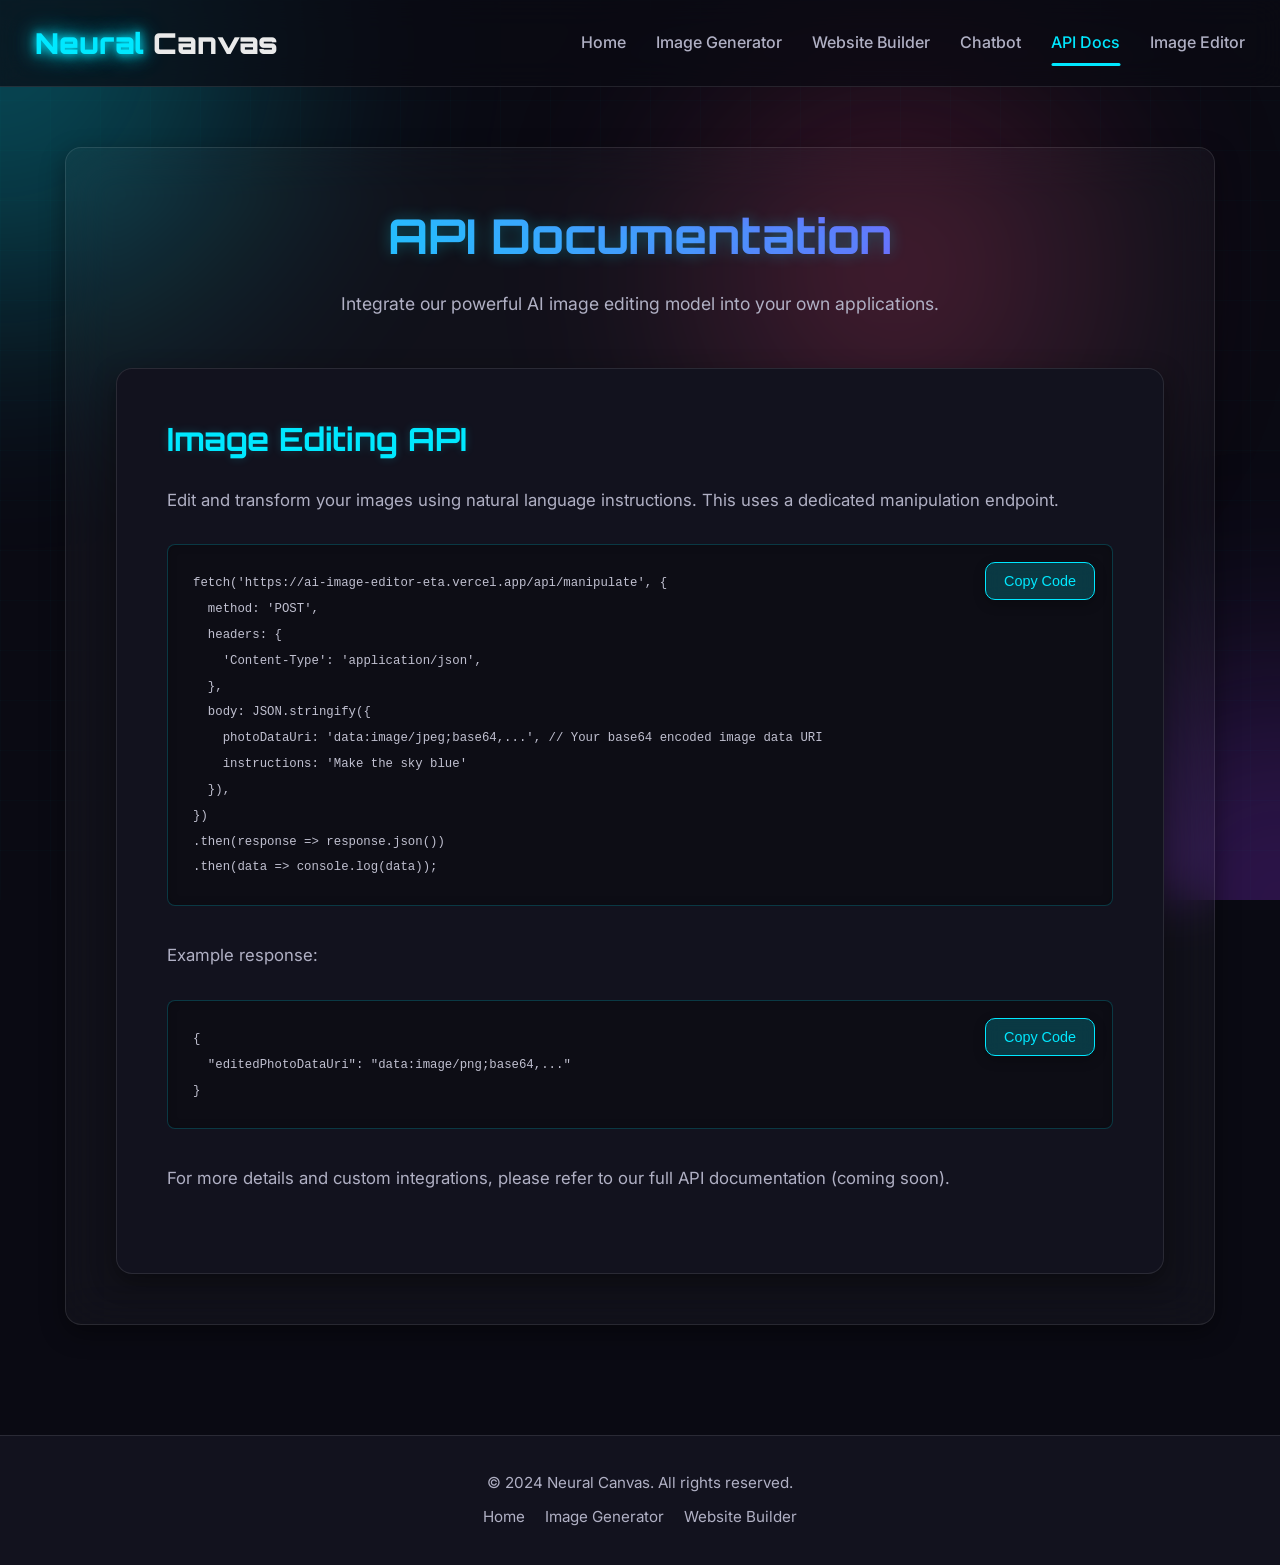
==== commit b80aa9ff: "feat: improve UI/UX, add Chatbot, and optimize SEO - Implemented a new AI Chatbot feature with text " ====
--- a/api-docs.html
+++ b/api-docs.html
@@ -4,15 +4,16 @@
     <meta charset="UTF-8">
     <meta name="viewport" content="width=device-width, initial-scale=1.0">
     <title>Developer API Documentation | Neural Canvas</title>
-    <meta name="description" content="Integrate Neural Canvas AI into your apps with our developer API. Access models for image generation and image editing. Get started with examples.">
-    <link rel="canonical" href="https://neuralcanvas.example.com/api-docs.html" />
+    <meta name="description" content="Integrate Neural Canvas AI into your apps with our developer API. Access powerful AI models for image generation and image editing with easy-to-use endpoints.">
+    <meta name="keywords" content="AI API, Developer API, Image Generation API, Neural Canvas, AI Integration, Image Editing API">
+    <link rel="canonical" href="https://neural-canvas-seven.vercel.app/api-docs.html" />
     <!-- Open Graph / Facebook -->
     <meta property="og:site_name" content="Neural Canvas">
     <meta property="og:type" content="website">
     <meta property="og:title" content="Developer API Documentation | Neural Canvas">
     <meta property="og:description" content="Integrate Neural Canvas AI into your apps with our developer API. Access models for image generation and image editing. Get started with examples.">
-    <meta property="og:url" content="https://neuralcanvas.example.com/api-docs.html">
-    <meta property="og:image" content="https://neuralcanvas.example.com/social-share-image.png">
+    <meta property="og:url" content="https://neural-canvas-seven.vercel.app/api-docs.html">
+    <meta property="og:image" content="https://neural-canvas-seven.vercel.app/social-share-image.png">
     <meta property="og:image:width" content="1200">
     <meta property="og:image:height" content="630">
     <!-- Twitter -->
@@ -21,7 +22,7 @@
     <meta name="twitter:creator" content="@NeuralCanvasAI">
     <meta name="twitter:title" content="Developer API Documentation | Neural Canvas">
     <meta name="twitter:description" content="Integrate Neural Canvas AI into your apps with our developer API. Access models for image generation and image editing. Get started with examples.">
-    <meta name="twitter:image" content="https://neuralcanvas.example.com/social-share-image.png">
+    <meta name="twitter:image" content="https://neural-canvas-seven.vercel.app/social-share-image.png">
     <link rel="stylesheet" href="style.css">
     <link rel="preconnect" href="https://fonts.googleapis.com">
     <link rel="preconnect" href="https://fonts.gstatic.com" crossorigin>
@@ -32,7 +33,7 @@
       "@type": "TechArticle",
       "headline": "Neural Canvas Developer API Documentation",
       "description": "Technical documentation and code examples for integrating the Neural Canvas AI API for image generation and image editing into your applications.",
-      "url": "https://neuralcanvas.example.com/api-docs.html",
+      "url": "https://neural-canvas-seven.vercel.app/api-docs.html",
       "author": {
         "@type": "Organization",
         "name": "Neural Canvas"
@@ -70,7 +71,7 @@
             <a href="/" class="nav-link">Home</a>
             <a href="/image-generator.html" class="nav-link">Image Generator</a>
             <a href="/website-builder.html" class="nav-link">Website Builder</a>
-            
+            <a href="/chatbot.html" class="nav-link">Chatbot</a>
             <a href="/api-docs.html" class="nav-link active">API Docs</a>
             <a href="/image-edit9r.html" class="nav-link">Image Editor</a>
         </nav>
@@ -82,7 +83,7 @@
     </header>
 
     <main class="container page-container">
-        <div id="apiSection" class="tool-wrapper">
+        <div id="apiSection" class="tool-wrapper" data-animate>
             <div class="section-header">
                 <h2>API Documentation</h2>
                 <p>Integrate our powerful AI image editing model into your own applications.</p>
@@ -132,6 +133,8 @@
     <div id="errorMessage" class="error-notification" style="display:none;"><div class="error-content"><span class="error-icon">⚠️</span><span class="error-text"></span><button onclick="this.parentElement.parentElement.style.display='none'">×</button></div></div>
     <div id="globalAppStatus" class="generator-status-message" style="display: none;"></div>
 
+    <button id="backToTop" class="back-to-top" aria-label="Back to top">↑</button>
+
     <script type="module" src="script.js"></script>
 </body>
 </html>
--- a/style.css
+++ b/style.css
@@ -142,7 +142,7 @@
     z-index: 100;
 }
 .logo { font-family: 'Orbitron', monospace; font-size: 1.8rem; font-weight: 900; text-decoration: none; }
-.logo-glow { color: var(--neon-cyan); text-shadow: 0 0 10px var(--neon-cyan), 0 0 20px rgba(0, 232, 255, 0.5); }
+.logo-glow { color: var(--neon-cyan); text-shadow: 0 0 10px var(--neon-cyan), 0 0 20px rgba(0, 232, 255, 0.7), 0 0 30px rgba(0, 232, 255, 0.4); }
 .logo-accent { color: var(--text-primary); }
 
 .main-nav { display: flex; gap: 30px; } /* Slightly less gap */
@@ -174,12 +174,64 @@
     top: -60px;
     left: 50%;
     transform: translateX(-50%);
-    width: 400px;
-    height: 120px;
-    background: radial-gradient(ellipse, rgba(0, 232, 255, 0.3), transparent);
-    filter: blur(50px);
+    width: 450px;
+    height: 150px;
+    background: radial-gradient(ellipse, rgba(0, 232, 255, 0.4), transparent);
+    filter: blur(80px);
     animation: pulse-glow 3.5s ease-in-out infinite alternate;
     z-index: -1;
+    opacity: 0.8;
+}
+
+.faq-item {
+    background: var(--glass-bg);
+    border: 1px solid var(--glass-border);
+    border-radius: var(--border-radius-sm);
+    margin-bottom: 15px;
+    padding: 10px;
+    transition: all 0.3s ease;
+}
+
+.faq-item summary {
+    padding: 15px;
+    font-weight: 600;
+    cursor: pointer;
+    color: var(--neon-cyan);
+    list-style: none;
+    position: relative;
+    font-family: 'Orbitron', sans-serif;
+    font-size: 1.1rem;
+}
+
+.faq-item summary::-webkit-details-marker {
+    display: none;
+}
+
+.faq-item summary::after {
+    content: '+';
+    position: absolute;
+    right: 15px;
+    top: 50%;
+    transform: translateY(-50%);
+    font-size: 1.5rem;
+    transition: transform 0.3s ease;
+}
+
+.faq-item[open] summary::after {
+    transform: translateY(-50%) rotate(45deg);
+}
+
+.faq-item p {
+    padding: 15px;
+    color: var(--text-secondary);
+    border-top: 1px solid var(--glass-border);
+    margin-top: 10px;
+    line-height: 1.7;
+}
+
+.faq-item:hover {
+    border-color: var(--neon-cyan);
+    box-shadow: 0 0 15px rgba(0, 232, 255, 0.1);
 }
 
 @keyframes pulse-glow {
@@ -494,8 +546,8 @@
 
 .action-btn:hover {
     transform: translateY(-5px);
-    box-shadow: var(--shadow-medium), var(--shadow-neon);
-    filter: brightness(1.1);
+    box-shadow: var(--shadow-medium), 0 0 30px var(--neon-cyan), 0 0 50px rgba(157, 56, 250, 0.4);
+    filter: brightness(1.2);
 }
 
 .action-btn:disabled {
@@ -1084,6 +1136,14 @@
     box-shadow: 0 0 10px rgba(157, 56, 250, 0.3);
 }
 
+.message-text-wrapper {
+    position: relative;
+    display: flex;
+    flex-direction: column;
+    gap: 8px;
+    max-width: 100%;
+}
+
 .message-text {
     background: var(--bg-tertiary);
     padding: 16px;
@@ -1095,6 +1155,35 @@
     color: var(--text-primary);
     box-shadow: var(--shadow-light);
     font-size: 1rem;
+}
+
+.copy-msg-btn {
+    position: absolute;
+    bottom: -10px;
+    right: -10px;
+    background: var(--bg-secondary);
+    border: 1px solid var(--glass-border);
+    border-radius: 50%;
+    width: 30px;
+    height: 30px;
+    display: flex;
+    align-items: center;
+    justify-content: center;
+    cursor: pointer;
+    font-size: 0.8rem;
+    transition: all 0.2s ease;
+    opacity: 0;
+    z-index: 2;
+}
+
+.message:hover .copy-msg-btn {
+    opacity: 1;
+}
+
+.copy-msg-btn:hover {
+    background: var(--neon-cyan);
+    color: var(--bg-primary);
+    transform: scale(1.1);
 }
 
 .user-message .message-text {
@@ -1652,6 +1741,49 @@
 }
 
 /* Animations for elements appearing on scroll */
+.animate-in-init {
+    opacity: 0;
+    transform: translateY(30px);
+    transition: opacity 0.8s ease-out, transform 0.8s ease-out;
+}
+
+.animate-in-active {
+    opacity: 1;
+    transform: translateY(0);
+}
+
+.back-to-top {
+    position: fixed;
+    bottom: 30px;
+    right: 30px;
+    background: var(--bg-tertiary);
+    border: 1px solid var(--neon-cyan);
+    color: var(--neon-cyan);
+    width: 50px;
+    height: 50px;
+    border-radius: 50%;
+    display: flex;
+    align-items: center;
+    justify-content: center;
+    cursor: pointer;
+    transition: all 0.3s ease;
+    opacity: 0;
+    visibility: hidden;
+    z-index: 999;
+    box-shadow: var(--shadow-neon);
+}
+
+.back-to-top.visible {
+    opacity: 1;
+    visibility: visible;
+}
+
+.back-to-top:hover {
+    background: var(--neon-cyan);
+    color: var(--bg-primary);
+    transform: translateY(-5px);
+}
+
 .animate-in {
     opacity: 0;
     transform: translateY(20px);
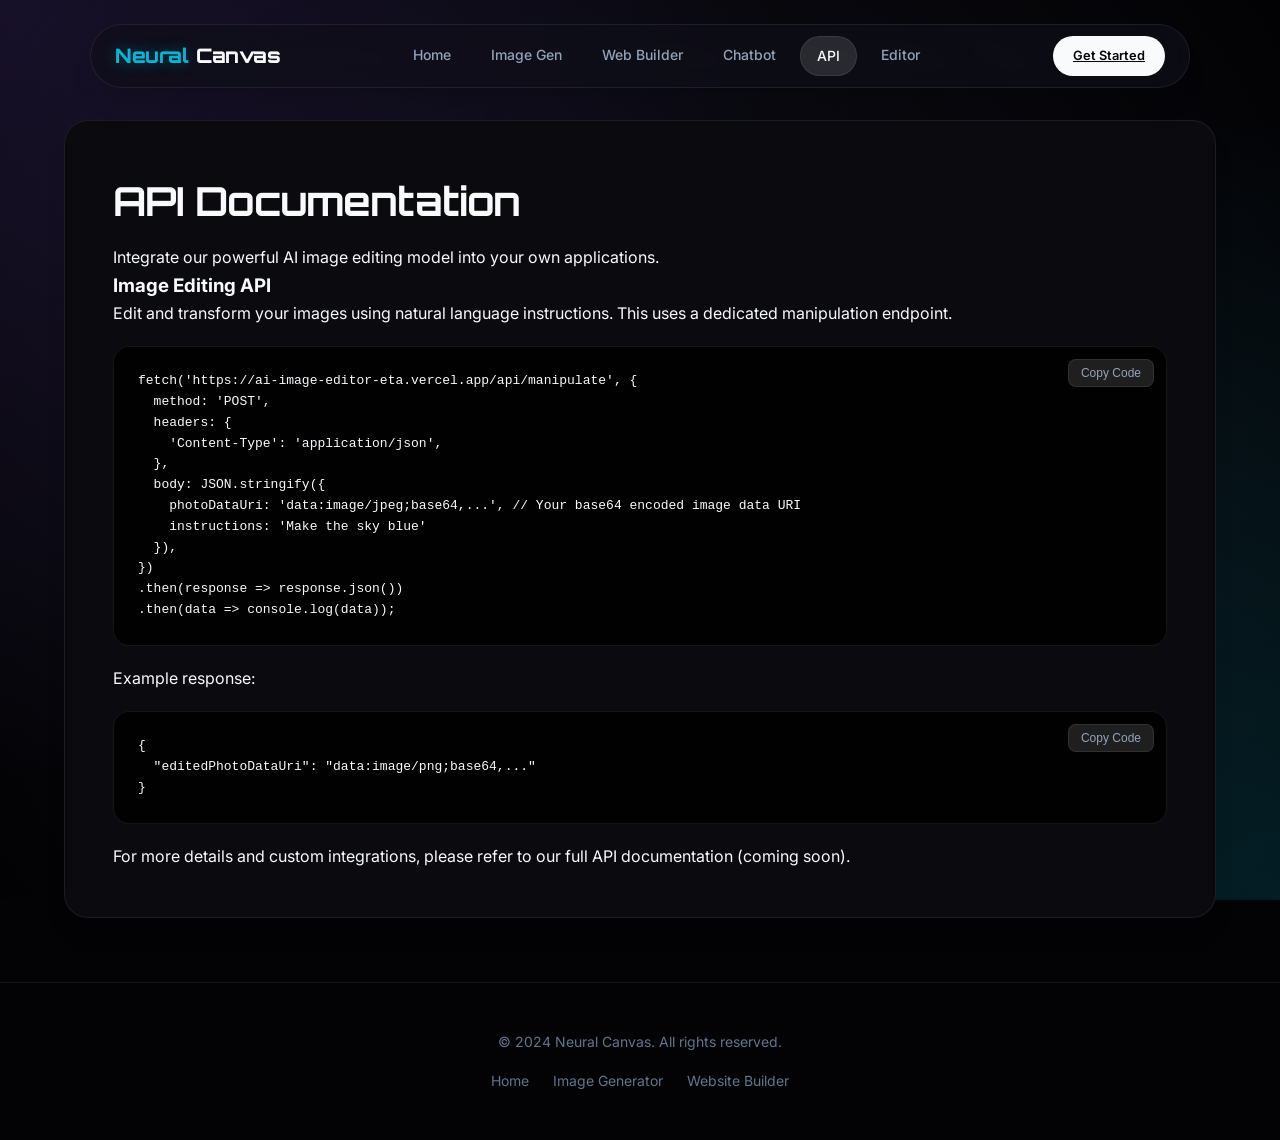
==== commit 041442d7: "feat: comprehensive UI/UX overhaul and feature expansion - Implemented "Obsidian & Glass" design sys" ====
--- a/api-docs.html
+++ b/api-docs.html
@@ -56,30 +56,29 @@
 </head>
 <body class="api-docs-page">
     <div class="bg-animation">
-        <div class="glow-sphere sphere-1"></div>
-        <div class="glow-sphere sphere-2"></div>
-        <div class="glow-sphere sphere-3"></div>
         <div class="grid-overlay"></div>
     </div>
 
     <header class="main-header">
         <a href="/" class="logo">
-            <span class="logo-glow">Neural</span>
-            <span class="logo-accent">Canvas</span>
+            <span class="logo-glow">Neural</span><span class="logo-accent">Canvas</span>
         </a>
         <nav class="main-nav">
             <a href="/" class="nav-link">Home</a>
-            <a href="/image-generator.html" class="nav-link">Image Generator</a>
-            <a href="/website-builder.html" class="nav-link">Website Builder</a>
+            <a href="/image-generator.html" class="nav-link">Image Gen</a>
+            <a href="/website-builder.html" class="nav-link">Web Builder</a>
             <a href="/chatbot.html" class="nav-link">Chatbot</a>
-            <a href="/api-docs.html" class="nav-link active">API Docs</a>
-            <a href="/image-edit9r.html" class="nav-link">Image Editor</a>
+            <a href="/api-docs.html" class="nav-link active">API</a>
+            <a href="/image-editor.html" class="nav-link">Editor</a>
         </nav>
-        <button id="mobileMenuBtn" class="mobile-menu-btn">
-            <span></span>
-            <span></span>
-            <span></span>
-        </button>
+        <div class="header-actions">
+            <a href="/image-generator.html" class="action-btn" style="padding: 10px 20px; font-size: 0.8rem;">Get Started</a>
+            <button id="mobileMenuBtn" class="mobile-menu-btn">
+                <span></span>
+                <span></span>
+                <span></span>
+            </button>
+        </div>
     </header>
 
     <main class="container page-container">
--- a/style.css
+++ b/style.css
@@ -1,61 +1,52 @@
+@import url('https://fonts.googleapis.com/css2?family=Inter:wght@300;400;500;600;700;800&family=Orbitron:wght@400;700;900&display=swap');
+
+:root {
+    /* New Premium Color Palette */
+    --bg-base: #030305;
+    --bg-surface: #0a0a0f;
+    --bg-surface-light: #12121a;
+    
+    --primary: #8B5CF6; /* Violet */
+    --primary-glow: rgba(139, 92, 246, 0.4);
+    --secondary: #06B6D4; /* Cyan */
+    --secondary-glow: rgba(6, 182, 212, 0.4);
+
+    --text-main: #f8fafc;
+    --text-muted: #94a3b8;
+    --text-dim: #64748b;
+
+    --glass: rgba(15, 15, 25, 0.7);
+    --glass-border: rgba(255, 255, 255, 0.08);
+    --glass-highlight: rgba(255, 255, 255, 0.12);
+
+    --radius-full: 9999px;
+    --radius-xl: 24px;
+    --radius-lg: 16px;
+    --radius-md: 12px;
+    --radius-sm: 8px;
+
+    --shadow-soft: 0 4px 6px -1px rgb(0 0 0 / 0.1), 0 2px 4px -2px rgb(0 0 0 / 0.1);
+    --shadow-elevated: 0 20px 25px -5px rgb(0 0 0 / 0.1), 0 8px 10px -6px rgb(0 0 0 / 0.1);
+}
+
 * {
     margin: 0;
     padding: 0;
     box-sizing: border-box;
-    /* Disable text selection by default */
-    -webkit-user-select: none; /* Safari */
-    -moz-user-select: none;    /* Firefox */
-    -ms-user-select: none;     /* IE10+ */
-    user-select: none;         /* Standard */
-}
-
-:root {
-    --bg-primary: #0A0A13; /* Deep, dark space background */
-    --bg-secondary: #12121E; /* Slightly lighter for main sections */
-    --bg-tertiary: #1C1C2C; /* For nested cards or interactive elements */
-    
-    --neon-cyan: #00E8FF; /* Brighter, more electric cyan */
-    --neon-purple: #9D38FA; /* Richer, more vibrant purple */
-    --neon-pink: #FF4081; /* Punchier pink */
-
-    --text-primary: #EAEAEA; /* Near-white for main content */
-    --text-secondary: #B0B0C4; /* Soft grey for descriptions, less crucial text */
-    --text-highlight: var(--neon-cyan); /* For active states or important keywords */
-
-    --glass-bg: rgba(255, 255, 255, 0.03); /* More transparent glass base */
-    --glass-border: rgba(255, 255, 255, 0.1); /* Slightly more visible glass border */
-    --border-radius-main: 16px; /* Modern, medium rounded corners */
-    --border-radius-sm: 8px; /* Smaller rounded corners for elements */
-
-    --shadow-light: 0 4px 12px rgba(0, 0, 0, 0.25); /* Subtle depth */
-    --shadow-medium: 0 8px 25px rgba(0, 0, 0, 0.4); /* More pronounced shadow */
-    --shadow-neon: 0 0 25px rgba(0, 232, 255, 0.35); /* Soft, glowing neon shadow */
-    --shadow-inset: inset 0 2px 6px rgba(0, 0, 0, 0.3); /* For inputs */
+    -webkit-font-smoothing: antialiased;
+    -moz-osx-font-smoothing: grayscale;
 }
 
 body {
     font-family: 'Inter', sans-serif;
-    background: var(--bg-primary);
-    color: var(--text-primary);
+    background-color: var(--bg-base);
+    color: var(--text-main);
+    line-height: 1.6;
+    overflow-x: hidden;
     min-height: 100vh;
-    overflow-x: hidden;
-    position: relative;
-    line-height: 1.6;
-    scroll-behavior: smooth;
-    text-rendering: optimizeLegibility; /* Enhance text readability */
-    -webkit-font-smoothing: antialiased; /* Smoother fonts on Webkit */
-    -moz-osx-font-smoothing: grayscale; /* Smoother fonts on Firefox */
-}
-
-/* Allow text selection for specific elements */
-input, textarea, pre, code {
-    -webkit-user-select: text;
-    -moz-user-select: text;
-    -ms-user-select: text;
-    user-select: text;
-}
-
-/* Background Animations */
+}
+
+/* Sophisticated Mesh Gradient Background */
 .bg-animation {
     position: fixed;
     top: 0;
@@ -63,1479 +54,564 @@
     width: 100%;
     height: 100%;
     z-index: -1;
-    overflow: hidden;
-}
-
-.glow-sphere {
-    position: absolute;
-    border-radius: 50%;
-    filter: blur(120px); /* More blur for a softer glow */
-    opacity: 0.4; /* Slightly less opaque */
-    animation: float 30s infinite ease-in-out; /* Slower animation */
-    will-change: transform, opacity;
-}
-
-.sphere-1 {
-    width: 600px;
-    height: 600px;
-    background: radial-gradient(circle, var(--neon-cyan), transparent);
-    top: -250px;
-    left: -300px;
-    animation-delay: 0s;
-}
-
-.sphere-2 {
-    width: 500px;
-    height: 500px;
-    background: radial-gradient(circle, var(--neon-purple), transparent);
-    bottom: -250px;
-    right: -250px;
-    animation-delay: 10s;
-}
-
-.sphere-3 {
-    width: 400px;
-    height: 400px;
-    background: radial-gradient(circle, var(--neon-pink), transparent);
-    top: 30%;
-    left: 70%;
-    transform: translate(-50%, -50%);
-    animation-delay: 20s;
+    background: radial-gradient(circle at 0% 0%, rgba(139, 92, 246, 0.15) 0%, transparent 50%),
+                radial-gradient(circle at 100% 100%, rgba(6, 182, 212, 0.15) 0%, transparent 50%),
+                radial-gradient(circle at 50% 50%, rgba(15, 15, 25, 1) 0%, transparent 100%);
 }
 
 .grid-overlay {
     position: absolute;
-    top: 0;
-    left: 0;
-    width: 100%;
-    height: 100%;
-    background-image:
-        linear-gradient(rgba(0, 232, 255, 0.03) 1px, transparent 1px),
-        linear-gradient(90deg, rgba(0, 232, 255, 0.03) 1px, transparent 1px);
-    background-size: 50px 50px; /* Larger grid cells */
-    animation: gridMove 50s linear infinite; /* Slower animation */
-    opacity: 0.6;
-}
-
-@keyframes float {
-    0%, 100% { transform: translate(0, 0) scale(1); }
-    33% { transform: translate(-20px, 40px) scale(1.05); }
-    66% { transform: translate(30px, -20px) scale(0.95); }
-}
-
-@keyframes gridMove {
-    0% { background-position: 0 0; }
-    100% { background-position: 50px 50px; }
-}
-
-/* Header & Navigation */
+    inset: 0;
+    background-image: linear-gradient(var(--glass-border) 1px, transparent 1px),
+                      linear-gradient(90deg, var(--glass-border) 1px, transparent 1px);
+    background-size: 60px 60px;
+    mask-image: radial-gradient(circle at 50% 50%, black, transparent 80%);
+    opacity: 0.2;
+}
+
+/* Floating Navigation Bar */
 .main-header {
+    position: fixed;
+    top: 24px;
+    left: 50%;
+    transform: translateX(-50%);
+    width: 90%;
+    max-width: 1100px;
+    height: 64px;
+    background: var(--glass);
+    backdrop-filter: blur(12px);
+    border: 1px solid var(--glass-border);
+    border-radius: var(--radius-full);
     display: flex;
     justify-content: space-between;
     align-items: center;
-    padding: 20px 35px;
-    background: rgba(10, 10, 19, 0.7); /* Slightly more transparent */
-    backdrop-filter: blur(15px); /* Stronger blur */
-    border-bottom: 1px solid var(--glass-border);
-    position: sticky;
-    top: 0;
-    z-index: 100;
-}
-.logo { font-family: 'Orbitron', monospace; font-size: 1.8rem; font-weight: 900; text-decoration: none; }
-.logo-glow { color: var(--neon-cyan); text-shadow: 0 0 10px var(--neon-cyan), 0 0 20px rgba(0, 232, 255, 0.7), 0 0 30px rgba(0, 232, 255, 0.4); }
-.logo-accent { color: var(--text-primary); }
-
-.main-nav { display: flex; gap: 30px; } /* Slightly less gap */
-.nav-link { color: var(--text-secondary); text-decoration: none; font-weight: 500; transition: all 0.3s ease; position: relative; padding: 5px 0; }
-.nav-link::after { content: ''; position: absolute; bottom: -5px; left: 50%; transform: translateX(-50%); width: 0; height: 3px; background: var(--neon-cyan); border-radius: 2px; transition: width 0.4s cubic-bezier(0.25, 0.8, 0.25, 1); }
-.nav-link:hover, .nav-link.active { color: var(--text-primary); }
-.nav-link:hover::after, .nav-link.active::after { width: 100%; }
-.nav-link.active { color: var(--neon-cyan); }
-
-.mobile-menu-btn { display: none; }
-
-/* Main Container & Page Layout */
+    padding: 0 24px;
+    z-index: 1000;
+    box-shadow: var(--shadow-elevated);
+}
+
+.logo {
+    display: flex;
+    align-items: center;
+    gap: 8px;
+    text-decoration: none;
+    font-family: 'Orbitron', sans-serif;
+    font-weight: 800;
+    font-size: 1.25rem;
+    letter-spacing: -0.5px;
+}
+
+.logo-glow {
+    color: var(--secondary);
+    text-shadow: 0 0 15px var(--secondary-glow);
+}
+
+.logo-accent {
+    color: var(--text-main);
+}
+
+.main-nav {
+    display: flex;
+    gap: 8px;
+}
+
+.nav-link {
+    padding: 8px 16px;
+    border-radius: var(--radius-full);
+    text-decoration: none;
+    color: var(--text-muted);
+    font-size: 0.875rem;
+    font-weight: 500;
+    transition: all 0.2s ease;
+}
+
+.nav-link:hover {
+    color: var(--text-main);
+    background: var(--glass-highlight);
+}
+
+.nav-link.active {
+    color: var(--text-main);
+    background: var(--glass-highlight);
+    border: 1px solid var(--glass-border);
+}
+
+/* Container Spacing */
 .container {
-    max-width: 1200px; /* Wider container */
+    max-width: 1200px;
     margin: 0 auto;
-    padding: 40px 25px;
-    position: relative;
-    z-index: 1;
-}
-.page-container { padding-top: 60px; padding-bottom: 60px; }
-
-/* Home Page: Hero */
+    padding: 120px 24px 64px;
+}
+
+/* Modern Hero Section */
 .hero-section {
     text-align: center;
-    padding: 80px 0;
-}
-.header-glow {
-    position: absolute;
-    top: -60px;
-    left: 50%;
-    transform: translateX(-50%);
-    width: 450px;
-    height: 150px;
-    background: radial-gradient(ellipse, rgba(0, 232, 255, 0.4), transparent);
-    filter: blur(80px);
-    animation: pulse-glow 3.5s ease-in-out infinite alternate;
-    z-index: -1;
-    opacity: 0.8;
-}
-
-.faq-item {
-    background: var(--glass-bg);
-    border: 1px solid var(--glass-border);
-    border-radius: var(--border-radius-sm);
-    margin-bottom: 15px;
-    padding: 10px;
-    transition: all 0.3s ease;
-}
-
-.faq-item summary {
-    padding: 15px;
-    font-weight: 600;
-    cursor: pointer;
-    color: var(--neon-cyan);
-    list-style: none;
-    position: relative;
+    padding: 64px 0;
+}
+
+.main-title {
     font-family: 'Orbitron', sans-serif;
-    font-size: 1.1rem;
-}
-
-.faq-item summary::-webkit-details-marker {
-    display: none;
-}
-
-.faq-item summary::after {
-    content: '+';
-    position: absolute;
-    right: 15px;
-    top: 50%;
-    transform: translateY(-50%);
-    font-size: 1.5rem;
-    transition: transform 0.3s ease;
-}
-
-.faq-item[open] summary::after {
-    transform: translateY(-50%) rotate(45deg);
-}
-
-.faq-item p {
-    padding: 15px;
-    color: var(--text-secondary);
-    border-top: 1px solid var(--glass-border);
-    margin-top: 10px;
-    line-height: 1.7;
-}
-
-.faq-item:hover {
-    border-color: var(--neon-cyan);
-    box-shadow: 0 0 15px rgba(0, 232, 255, 0.1);
-}
-
-@keyframes pulse-glow {
-    0% { opacity: 0.3; transform: translateX(-50%) scale(1); }
-    100% { opacity: 0.6; transform: translateX(-50%) scale(1.1); }
-}
-
-.main-title {
-    text-align: center;
-    font-family: 'Orbitron', monospace;
-    font-size: 4.5rem;
+    font-size: clamp(2.5rem, 8vw, 5rem);
     font-weight: 900;
-    margin-bottom: 15px;
-    position: relative;
-    letter-spacing: 3px;
-    text-shadow: 0 0 40px rgba(0, 232, 255, 0.5);
+    line-height: 1.1;
+    margin-bottom: 24px;
+    letter-spacing: -2px;
 }
 
 .title-glow {
-    background: linear-gradient(45deg, var(--neon-cyan), var(--neon-purple));
+    background: linear-gradient(to right, #C084FC, #6366F1, #06B6D4);
     -webkit-background-clip: text;
     -webkit-text-fill-color: transparent;
-    animation: text-shimmer 4s ease-in-out infinite alternate;
-}
-
-.title-accent {
-    color: var(--text-primary);
-    text-shadow: 0 0 25px rgba(255, 255, 255, 0.6);
-}
-
-@keyframes text-shimmer {
-    0% { filter: brightness(1); text-shadow: 0 0 20px rgba(0, 232, 255, 0.4); }
-    100% { filter: brightness(1.3); text-shadow: 0 0 40px rgba(0, 232, 255, 0.7); }
+    display: block;
 }
 
 .subtitle {
-    text-align: center;
-    color: var(--text-secondary);
     font-size: 1.25rem;
-    margin-bottom: 25px;
-    letter-spacing: 1px;
-}
-
-.intro-paragraph {
-    text-align: center;
-    color: var(--text-primary);
-    font-size: 1.1rem;
-    max-width: 800px;
-    margin: 0 auto 40px auto;
-    line-height: 1.7;
-    padding: 0 15px;
+    color: var(--text-muted);
+    max-width: 600px;
+    margin: 0 auto 40px;
 }
 
 .hero-cta {
-    display: inline-block;
-    background: linear-gradient(135deg, var(--neon-cyan), var(--neon-purple));
-    color: var(--bg-primary);
-    padding: 18px 40px;
-    border-radius: 50px;
+    display: inline-flex;
+    align-items: center;
+    gap: 8px;
+    background: var(--text-main);
+    color: var(--bg-base);
+    padding: 16px 32px;
+    border-radius: var(--radius-full);
     text-decoration: none;
-    font-weight: 700;
-    font-size: 1.1rem;
-    transition: all 0.3s cubic-bezier(0.25, 0.8, 0.25, 1);
-    box-shadow: 0 8px 25px rgba(0, 232, 255, 0.3);
-    text-transform: uppercase;
-    letter-spacing: 1.5px;
+    font-weight: 600;
+    transition: transform 0.2s ease, box-shadow 0.2s ease;
 }
 
 .hero-cta:hover {
-    transform: translateY(-5px) scale(1.05);
-    box-shadow: 0 15px 40px rgba(0, 232, 255, 0.5);
-}
-
-/* Home Page: Features */
-.features-section {
-    padding: 70px 0;
-}
+    transform: translateY(-2px);
+    box-shadow: 0 0 30px rgba(255, 255, 255, 0.2);
+}
+
+/* Bento Grid Layout */
 .features-grid {
     display: grid;
-    grid-template-columns: repeat(auto-fit, minmax(300px, 1fr));
-    gap: 30px;
-}
+    grid-template-columns: repeat(4, 1fr);
+    grid-template-rows: repeat(2, auto);
+    gap: 24px;
+    margin-top: 64px;
+}
+
 .feature-card {
-    background: var(--glass-bg);
-    border: 1px solid var(--glass-border);
-    border-radius: var(--border-radius-main);
-    padding: 35px;
+    background: var(--bg-surface);
+    border: 1px solid var(--glass-border);
+    border-radius: var(--radius-xl);
+    padding: 32px;
     text-decoration: none;
-    color: var(--text-primary);
-    transition: all 0.3s cubic-bezier(0.25, 0.8, 0.25, 1);
-    display: flex;
-    flex-direction: column;
-    justify-content: center;
-    align-items: center;
-    box-shadow: var(--shadow-light);
+    color: inherit;
+    transition: all 0.3s cubic-bezier(0.4, 0, 0.2, 1);
     position: relative;
     overflow: hidden;
 }
-.feature-card::before {
+
+.feature-card:hover {
+    background: var(--bg-surface-light);
+    border-color: var(--glass-highlight);
+    transform: translateY(-4px);
+}
+
+.feature-card::after {
     content: '';
     position: absolute;
-    top: 0;
-    left: 0;
+    inset: 0;
+    background: radial-gradient(600px circle at var(--x) var(--y), rgba(255,255,255,0.06), transparent 40%);
+    opacity: 0;
+    transition: opacity 0.3s;
+}
+
+.feature-card:hover::after {
+    opacity: 1;
+}
+
+.feature-card:nth-child(1) { grid-column: span 2; grid-row: span 1; } /* Image Gen - Big */
+.feature-card:nth-child(2) { grid-column: span 2; grid-row: span 1; } /* Web Builder - Big */
+.feature-card:nth-child(3) { grid-column: span 1; grid-row: span 1; } /* API - Small */
+.feature-card:nth-child(4) { grid-column: span 1; grid-row: span 1; } /* Editor - Small */
+.feature-card:nth-child(5) { grid-column: span 2; grid-row: span 1; } /* Chatbot - Wide */
+
+.feature-icon {
+    font-size: 2rem;
+    margin-bottom: 16px;
+    display: block;
+}
+
+.feature-card h3 {
+    font-family: 'Orbitron', sans-serif;
+    font-size: 1.5rem;
+    margin-bottom: 12px;
+}
+
+.feature-card p {
+    color: var(--text-muted);
+    font-size: 0.95rem;
+}
+
+/* Tool Wrapper (Glassmorphism) */
+.tool-wrapper {
+    background: var(--bg-surface);
+    border: 1px solid var(--glass-border);
+    border-radius: var(--radius-xl);
+    padding: 48px;
+    box-shadow: var(--shadow-elevated);
+}
+
+.section-header h2 {
+    font-family: 'Orbitron', sans-serif;
+    font-size: 2.5rem;
+    margin-bottom: 12px;
+    letter-spacing: -1px;
+}
+
+/* Modern Forms & Inputs */
+textarea, .neon-input, .neon-select {
     width: 100%;
-    height: 100%;
-    background: radial-gradient(circle at top left, rgba(0,232,255,0.05) 0%, transparent 70%);
-    opacity: 0;
-    transition: opacity 0.3s ease-out;
-    z-index: 0;
-}
-.feature-card:hover::before {
-    opacity: 1;
-}
-.feature-card:hover {
-    transform: translateY(-10px);
-    border-color: var(--neon-cyan);
-    box-shadow: var(--shadow-medium), var(--shadow-neon);
-}
-.feature-icon {
-    font-size: 2.5rem;
-    margin-bottom: 20px;
-    position: relative;
-    z-index: 1;
-}
-.feature-card h3 {
-    font-family: 'Orbitron', monospace;
-    font-size: 1.8rem;
-    margin-bottom: 15px;
-    color: var(--neon-cyan);
-    text-shadow: 0 0 10px rgba(0, 232, 255, 0.2);
-    position: relative;
-    z-index: 1;
-}
-.feature-card p {
-    color: var(--text-secondary);
-    flex-grow: 1;
-    text-align: center;
-    padding: 0 10px;
+    background: rgba(255, 255, 255, 0.03);
+    border: 1px solid var(--glass-border);
+    border-radius: var(--radius-md);
+    padding: 16px;
+    color: var(--text-main);
+    font-family: inherit;
     font-size: 1rem;
-    position: relative;
-    z-index: 1;
-}
-.feature-link {
-    color: var(--neon-purple);
-    font-weight: 600;
-    margin-top: 20px;
-    font-size: 0.95rem;
-    position: relative;
-    z-index: 1;
-}
-
-/* Tool Pages Layout */
-.tool-wrapper {
-    background: var(--glass-bg);
-    backdrop-filter: blur(25px);
-    border: 1px solid var(--glass-border);
-    border-radius: var(--border-radius-main);
-    padding: 50px;
-    box-shadow: var(--shadow-medium);
-    transition: all 0.3s ease-in-out;
-}
-
-/* Section Headers */
-.section-header {
-    text-align: center;
-    margin-bottom: 50px;
-}
-
-.section-header h2 {
-    font-family: 'Orbitron', monospace;
-    font-size: 3rem;
-    margin-bottom: 15px;
-    background: linear-gradient(45deg, var(--neon-cyan), var(--neon-purple));
-    -webkit-background-clip: text;
-    -webkit-text-fill-color: transparent;
-    text-shadow: 0 0 15px rgba(0, 232, 255, 0.3);
-}
-
-.section-header p {
-    color: var(--text-secondary);
-    font-size: 1.1rem;
-    max-width: 650px;
-    margin: 0 auto;
-}
-
-/* Inputs & Prompts */
-.prompt-container {
-    margin-bottom: 30px;
-}
-
-textarea {
-    width: 100%;
-    min-height: 140px;
-    background: var(--bg-secondary);
-    border: 1px solid rgba(255, 255, 255, 0.15);
-    border-radius: var(--border-radius-sm);
-    padding: 20px;
-    color: var(--text-primary);
-    font-size: 1rem;
-    resize: vertical;
-    transition: all 0.3s ease;
-    box-shadow: var(--shadow-inset);
-}
-
-textarea::placeholder {
-    color: var(--text-secondary);
-    opacity: 0.7;
-}
-
-textarea:focus {
+    transition: all 0.2s ease;
+}
+
+textarea:focus, .neon-input:focus, .neon-select:focus {
     outline: none;
-    border-color: var(--neon-cyan);
-    box-shadow: var(--shadow-neon), var(--shadow-inset);
-    background: var(--bg-tertiary);
-}
-
-.advanced-options {
-    display: grid;
-    grid-template-columns: repeat(auto-fit, minmax(250px, 1fr));
-    gap: 25px;
-    margin: 25px 0;
-}
-
-.option-group label {
-    display: block;
-    margin-bottom: 10px;
-    color: var(--text-secondary);
-    font-weight: 500;
-    font-size: 0.95rem;
-    letter-spacing: 0.5px;
-}
-
-.neon-select, .neon-input {
-    width: 100%;
-    background: var(--bg-secondary);
-    border: 1px solid rgba(255, 255, 255, 0.15);
-    border-radius: var(--border-radius-sm);
-    padding: 14px;
-    color: var(--text-primary);
-    transition: all 0.3s ease;
-    appearance: none; /* Remove default arrow */
-    background-image: url("data:image/svg+xml,%3Csvg xmlns='http://www.w3.org/2000/svg' viewBox='0 0 24 24' fill='none' stroke='%2300E8FF' stroke-width='2' stroke-linecap='round' stroke-linejoin='round'%3E%3Cpolyline points='6 9 12 15 18 9'%3E%3C/polyline%3E%3C/svg%3E");
-    background-repeat: no-repeat;
-    background-position: right 15px center;
-    background-size: 20px;
-    box-shadow: var(--shadow-inset);
-}
-
-.neon-select:focus, .neon-input:focus {
-    outline: none;
-    border-color: var(--neon-cyan);
-    box-shadow: var(--shadow-neon), var(--shadow-inset);
-    background-color: var(--bg-tertiary);
-}
-
-/* Custom Model Selector */
-.model-selector {
-    display: flex;
-    justify-content: space-between;
-    align-items: center;
-    cursor: pointer;
-    padding: 15px 20px;
-    font-size: 1.05rem;
-}
-
-.model-selector #selectedImageModelText {
-    font-size: 1.05rem;
-}
-
-.model-selector .selector-icon {
-    font-size: 1.2rem;
-}
-
-.model-selector.disabled {
-    opacity: 0.5;
-    cursor: not-allowed;
-    pointer-events: none;
+    border-color: var(--secondary);
+    background: rgba(255, 255, 255, 0.05);
+    box-shadow: 0 0 0 4px rgba(6, 182, 212, 0.1);
 }
 
 /* Buttons */
 .action-btn {
-    position: relative;
-    background: linear-gradient(135deg, var(--neon-cyan), var(--neon-purple));
+    background: var(--text-main);
+    color: var(--bg-base);
     border: none;
-    border-radius: 50px;
-    padding: 18px 40px;
-    font-size: 1.1rem;
-    font-weight: 700;
-    color: var(--bg-primary);
-    cursor: pointer;
-    transition: all 0.3s cubic-bezier(0.25, 0.8, 0.25, 1);
-    overflow: hidden;
-    box-shadow: 0 8px 25px rgba(0, 0, 0, 0.35);
-    text-transform: uppercase;
-    letter-spacing: 1.5px;
-}
-
-.action-btn.secondary-action {
-    background: var(--bg-secondary);
-    border: 1px solid var(--neon-cyan);
-    color: var(--neon-cyan);
-    box-shadow: var(--shadow-light);
-}
-
-.action-btn.secondary-action:hover {
-    background: var(--neon-cyan);
-    color: var(--bg-primary);
-    box-shadow: var(--shadow-neon);
-    transform: translateY(-3px);
-    filter: brightness(1.1);
-}
-
-.action-btn:hover {
-    transform: translateY(-5px);
-    box-shadow: var(--shadow-medium), 0 0 30px var(--neon-cyan), 0 0 50px rgba(157, 56, 250, 0.4);
-    filter: brightness(1.2);
-}
-
-.action-btn:disabled {
-    opacity: 0.5;
-    cursor: not-allowed;
-    filter: none;
-    box-shadow: none;
-    transform: none;
-}
-
-.btn-loader {
-    display: none;
-    width: 22px;
-    height: 22px;
-    border: 3px solid rgba(255, 255, 255, 0.3);
-    border-top: 3px solid white;
-    border-radius: 50%;
-    animation: spin 1s linear infinite;
-    margin: 0 auto;
-}
-
-.action-btn.loading .btn-text {
-    display: none;
-}
-
-.action-btn.loading .btn-loader {
-    display: inline-block;
-}
-
-@keyframes spin {
-    0% { transform: rotate(0deg); }
-    100% { transform: rotate(360deg); }
-}
-
-.clear-btn {
-    background: var(--bg-secondary);
-    border: 1px solid rgba(255, 255, 255, 0.15);
-    border-radius: 50px;
-    padding: 16px 30px;
-    color: var(--text-secondary);
-    cursor: pointer;
-    transition: all 0.3s ease;
-    font-size: 1rem;
-    font-weight: 500;
-    flex-shrink: 0;
-    position: relative;
-    overflow: hidden;
-    box-shadow: var(--shadow-light);
-}
-
-.clear-btn::before {
-    content: '';
-    position: absolute;
-    top: 50%;
-    left: 50%;
-    width: 0;
-    height: 0;
-    background: linear-gradient(135deg, rgba(255, 64, 129, 0.2), rgba(157, 56, 250, 0.2));
-    border-radius: 50%;
-    transform: translate(-50%, -50%);
-    transition: all 0.4s ease;
-    z-index: 0;
-}
-
-.clear-btn:hover {
-    border-color: var(--neon-pink);
-    color: var(--neon-pink);
-    transform: translateY(-2px);
-    box-shadow: 0 8px 20px rgba(255, 64, 129, 0.3);
-}
-
-.clear-btn:hover::before {
-    width: 130%;
-    height: 130%;
-    opacity: 1;
-}
-
-.clear-btn:active {
-    transform: translateY(0);
-    box-shadow: 0 2px 10px rgba(255, 64, 129, 0.2);
-}
-
-/* Result Containers */
-.result-container {
-    background: var(--bg-secondary);
-    border: 1px solid var(--glass-border);
-    border-radius: var(--border-radius-main);
-    padding: 40px;
-    margin-top: 40px;
-    text-align: center;
-    box-shadow: var(--shadow-medium);
-    transition: all 0.3s ease-in-out;
-}
-
-.result-container:hover {
-    border-color: rgba(0, 232, 255, 0.2);
-    box-shadow: 0 10px 35px rgba(0, 232, 255, 0.1);
-}
-
-.result-container h3 {
-    font-family: 'Orbitron', monospace;
-    font-size: 1.8rem;
-    margin-bottom: 25px;
-    color: var(--neon-cyan);
-    text-shadow: 0 0 10px rgba(0, 232, 255, 0.2);
-}
-
-.result-container img, .result-container video {
-    max-width: 100%;
-    max-height: 550px;
-    border-radius: var(--border-radius-sm);
-    box-shadow: 0 10px 30px rgba(0, 0, 0, 0.4);
-    border: 1px solid rgba(0, 232, 255, 0.1);
-    object-fit: contain;
-}
-
-#generatedImage {
-    max-width: 100%;
-    max-height: 550px;
-    border-radius: var(--border-radius-sm);
-    box-shadow: 0 10px 30px rgba(0, 0, 0, 0.4);
-    object-fit: contain;
-}
-
-.download-btn {
-    margin-top: 30px;
-    background: rgba(0, 232, 255, 0.08);
-    border: 1px solid var(--neon-cyan);
-    border-radius: 50px;
-    padding: 14px 35px;
-    color: var(--neon-cyan);
-    cursor: pointer;
-    transition: all 0.3s ease;
+    padding: 14px 28px;
+    border-radius: var(--radius-full);
+    font-weight: 600;
+    font-size: 0.95rem;
+    cursor: pointer;
+    transition: all 0.2s ease;
     display: inline-flex;
     align-items: center;
-    gap: 12px;
-    font-size: 1rem;
-    font-weight: 600;
-    text-decoration: none;
-}
-
-.download-btn:hover {
-    background: var(--neon-cyan);
-    color: var(--bg-primary);
-    box-shadow: 0 6px 20px rgba(0, 232, 255, 0.4);
-    transform: translateY(-2px);
-}
-
-.download-btn svg {
-    width: 20px;
-    height: 20px;
-}
-
-.edit-generated-btn {
-    margin-top: 25px;
-    background: linear-gradient(135deg, var(--neon-cyan), var(--neon-purple));
-    border: none;
-    border-radius: 50px;
-    padding: 12px 30px;
-    font-size: 1rem;
+    justify-content: center;
+    gap: 8px;
+}
+
+.action-btn:hover:not(:disabled) {
+    transform: scale(1.02);
+    box-shadow: 0 0 20px rgba(255, 255, 255, 0.1);
+}
+
+.action-btn.secondary-action {
+    background: var(--bg-surface-light);
+    color: var(--text-main);
+    border: 1px solid var(--glass-border);
+}
+
+.action-btn.secondary-action:hover {
+    background: var(--glass-highlight);
+}
+
+.clear-btn {
+    background: transparent;
+    border: 1px solid var(--glass-border);
+    color: var(--text-dim);
+    padding: 12px 24px;
+    border-radius: var(--radius-full);
     font-weight: 500;
-    color: var(--bg-primary);
-    cursor: pointer;
-    transition: all 0.3s ease;
-    margin-left: 15px;
-    box-shadow: 0 6px 18px rgba(0, 0, 0, 0.3);
-}
-
-.edit-generated-btn:hover {
-    transform: translateY(-2px);
-    box-shadow: 0 8px 25px rgba(0, 232, 255, 0.4);
+    cursor: pointer;
+    transition: all 0.2s ease;
+}
+
+.clear-btn:hover {
+    color: var(--text-main);
+    border-color: var(--glass-highlight);
 }
 
 /* Status Messages */
 .generator-status-message {
-    display: none;
-    margin-bottom: 25px;
-    padding: 18px 25px;
-    border-radius: var(--border-radius-sm);
-    font-size: 1rem;
-    font-weight: 500;
+    padding: 12px 20px;
+    border-radius: var(--radius-md);
+    margin-bottom: 24px;
+    font-size: 0.9rem;
     text-align: center;
-    color: var(--text-primary);
-    background-color: rgba(255, 255, 255, 0.05);
-    border: 1px solid rgba(255, 255, 255, 0.1);
-    backdrop-filter: blur(8px);
-    transition: opacity 0.3s ease-in-out;
-    opacity: 1;
-    box-shadow: var(--shadow-light);
-}
-
-.generator-status-message.loading {
-    color: var(--neon-cyan);
-    background-color: rgba(0, 232, 255, 0.08);
-    border-color: rgba(0, 232, 255, 0.3);
-    box-shadow: 0 0 15px rgba(0, 232, 255, 0.2);
-}
-
-.generator-status-message.success {
-    color: #00E676; /* Vibrant green */
-    background-color: rgba(0, 230, 118, 0.08);
-    border-color: rgba(0, 230, 118, 0.3);
-}
-
-.generator-status-message.error {
-    color: #FF5252; /* Vibrant red */
-    background-color: rgba(255, 82, 82, 0.08);
-    border-color: rgba(255, 82, 82, 0.3);
-}
-
-#globalAppStatus {
-    position: fixed;
-    bottom: 30px;
-    left: 50%;
-    transform: translateX(-50%);
-    z-index: 1010;
-}
-
-/* Loading & Error Overlays */
-.loading-overlay {
-    position: fixed;
-    inset: 0;
-    background: rgba(0, 0, 0, 0.92); /* Even darker, more opaque */
+    background: var(--bg-surface-light);
+    border: 1px solid var(--glass-border);
+    animation: slideInDown 0.3s ease;
+}
+
+.generator-status-message.error { border-color: #ef4444; color: #ef4444; background: rgba(239, 68, 68, 0.05); }
+.generator-status-message.success { border-color: #10b981; color: #10b981; background: rgba(16, 185, 129, 0.05); }
+.generator-status-message.loading { border-color: var(--secondary); color: var(--secondary); }
+
+@keyframes slideInDown {
+    from { transform: translateY(-10px); opacity: 0; }
+    to { transform: translateY(0); opacity: 1; }
+}
+
+/* History Styles */
+.history-grid {
+    display: grid;
+    grid-template-columns: repeat(auto-fill, minmax(200px, 1fr));
+    gap: 20px;
+    margin-top: 24px;
+}
+
+.history-card {
+    background: var(--bg-surface-light);
+    border-radius: var(--radius-lg);
+    border: 1px solid var(--glass-border);
+    overflow: hidden;
+    cursor: pointer;
+    transition: all 0.3s ease;
+}
+
+.history-card:hover {
+    border-color: var(--secondary);
+    transform: translateY(-4px);
+}
+
+.history-card img {
+    width: 100%;
+    height: 150px;
+    object-fit: cover;
+}
+
+.history-info {
+    padding: 12px;
+}
+
+.history-info p {
+    font-size: 0.8rem;
+    color: var(--text-muted);
+    white-space: nowrap;
+    overflow: hidden;
+    text-overflow: ellipsis;
+}
+
+.history-item-list {
+    display: flex;
+    justify-content: space-between;
+    padding: 16px;
+    background: var(--bg-surface-light);
+    border-radius: var(--radius-md);
+    border: 1px solid var(--glass-border);
+    margin-bottom: 12px;
+    cursor: pointer;
+    transition: all 0.2s ease;
+}
+
+.history-item-list:hover {
+    background: var(--glass-highlight);
+    border-color: var(--secondary);
+}
+
+.empty-msg {
+    text-align: center;
+    color: var(--text-dim);
+    padding: 40px 0;
+}
+
+/* Chat UI Improvements */
+.chat-container {
+    height: 600px;
+    display: flex;
+    flex-direction: column;
+    background: var(--bg-surface);
+    border: 1px solid var(--glass-border);
+    border-radius: var(--radius-xl);
+    overflow: hidden;
+    position: relative;
+}
+
+.chat-messages {
+    flex: 1;
+    overflow-y: auto;
+    padding: 24px;
+    display: flex;
+    flex-direction: column;
+    gap: 20px;
+    background: radial-gradient(circle at center, rgba(139, 92, 246, 0.03), transparent);
+}
+
+.message {
+    display: flex;
+    gap: 12px;
+    max-width: 85%;
+}
+
+.user-message {
+    align-self: flex-end;
+}
+
+.bot-message {
+    align-self: flex-start;
+}
+
+.message-content {
+    display: flex;
+    gap: 12px;
+}
+
+.message-avatar {
+    width: 32px;
+    height: 32px;
+    background: var(--glass-highlight);
+    border-radius: 50%;
     display: flex;
     align-items: center;
     justify-content: center;
-    z-index: 1000;
-    pointer-events: none;
-    backdrop-filter: blur(18px);
-}
-
-.loading-content {
-    text-align: center;
-    background: var(--bg-tertiary);
-    border: 1px solid rgba(0, 232, 255, 0.3);
-    border-radius: var(--border-radius-main);
-    padding: 40px;
-    width: 300px;
-    max-width: 90%;
-    animation: pulse-glow 2s ease-in-out infinite alternate; /* Use existing pulse-glow for content */
-    box-shadow: 0 15px 35px rgba(0, 232, 255, 0.25);
-    pointer-events: auto;
-}
-
-.spinner {
-    width: 45px;
-    height: 45px;
-    border: 4px solid rgba(0, 232, 255, 0.3);
-    border-top: 4px solid var(--neon-cyan);
-    border-radius: 50%;
-    animation: spin 1s linear infinite;
-    margin: 0 auto 20px;
-}
-
-.loading-text {
-    font-size: 1.1rem;
-    margin-bottom: 10px;
-    color: var(--neon-cyan);
-}
-
-.loading-dots span {
-    display: inline-block;
-    width: 10px;
-    height: 10px;
-    background: var(--neon-cyan);
-    border-radius: 50%;
-    margin: 0 5px;
-    animation: bounce 1.4s ease-in-out infinite;
-}
-
-.loading-dots span:nth-child(2) {
-    animation-delay: 0.2s;
-}
-
-.loading-dots span:nth-child(3) {
-    animation-delay: 0.4s;
-}
-
-@keyframes bounce {
-    0%, 80%, 100% { transform: scale(0); opacity: 0; }
-    40% { transform: scale(1); opacity: 1; }
-}
-
-/* Error Notification */
-.error-notification {
-    position: fixed;
-    bottom: 35px;
-    left: 50%;
-    transform: translateX(-50%);
-    background: rgba(255, 82, 82, 0.98);
-    border: 1px solid #FF5252;
-    border-radius: var(--border-radius-sm);
-    padding: 18px 25px;
-    color: white;
-    font-weight: 500;
-    z-index: 1000;
-    box-shadow: 0 5px 18px rgba(255, 82, 82, 0.4);
+    font-size: 1.2rem;
+    flex-shrink: 0;
+}
+
+.message-text {
+    background: var(--bg-surface-light);
+    padding: 14px 18px;
+    border-radius: 18px;
+    border-top-left-radius: 4px;
+    border: 1px solid var(--glass-border);
+    font-size: 0.95rem;
+    color: var(--text-main);
+    line-height: 1.5;
+}
+
+.user-message .message-text {
+    background: var(--primary);
+    border: none;
+    border-radius: 18px;
+    border-bottom-right-radius: 4px;
+}
+
+.chat-attached-img {
+    max-width: 100%;
+    border-radius: var(--radius-md);
+    margin-top: 12px;
+    border: 1px solid var(--glass-border);
+}
+
+.chat-input-container {
+    padding: 24px;
+    background: var(--bg-surface-light);
+    border-top: 1px solid var(--glass-border);
+    display: flex;
+    flex-direction: column;
+    gap: 12px;
+}
+
+.chat-input-wrapper {
+    display: flex;
+    gap: 12px;
+    align-items: flex-end;
+}
+
+.chat-input {
+    flex: 1;
+    background: var(--bg-surface);
+    border: 1px solid var(--glass-border);
+    border-radius: var(--radius-lg);
+    padding: 14px;
+    color: var(--text-main);
+    resize: none;
+    max-height: 150px;
+}
+
+.chat-upload-btn {
+    width: 48px;
+    height: 48px;
     display: flex;
     align-items: center;
-    gap: 15px;
-    animation: slideInUp 0.6s ease-out;
-}
-
-.error-notification .error-icon {
-    font-size: 1.5rem;
-}
-
-.error-notification .error-text {
-    flex-grow: 1;
-}
-
-.error-notification button {
-    background: none;
-    border: none;
-    color: white;
-    font-size: 1.5rem;
-    cursor: pointer;
-    padding: 5px;
-}
-
-@keyframes slideInUp {
-    from { transform: translateX(-50%) translateY(100px); opacity: 0; }
-    to { transform: translateX(-50%) translateY(0); opacity: 1; }
-}
-
-/* Website Preview */
-.preview-controls {
-    display: flex;
-    gap: 15px;
-    margin-bottom: 25px;
     justify-content: center;
-}
-
-.preview-btn {
-    background: var(--bg-tertiary);
-    border: 1px solid rgba(255, 255, 255, 0.1);
-    border-radius: 30px;
-    padding: 12px 20px;
-    color: var(--text-secondary);
-    cursor: pointer;
-    transition: all 0.3s ease;
-    font-size: 0.95rem;
-    font-weight: 500;
-}
-
-.preview-btn.active {
-    background: var(--neon-cyan);
-    color: var(--bg-primary);
-    border-color: var(--neon-cyan);
-    box-shadow: 0 0 15px rgba(0, 232, 255, 0.4);
-    transform: translateY(-2px);
-}
-
-.preview-btn:hover:not(.active) {
-    background: rgba(255, 255, 255, 0.1);
-    border-color: rgba(0, 232, 255, 0.3);
-    color: var(--text-primary);
-}
-
-.preview-wrapper {
+    background: var(--bg-surface);
+    border: 1px solid var(--glass-border);
+    border-radius: var(--radius-lg);
+    cursor: pointer;
+    transition: all 0.2s ease;
+    color: var(--text-muted);
+}
+
+.chat-upload-btn:hover {
+    color: var(--text-main);
+    border-color: var(--secondary);
+}
+
+.chat-image-preview-wrapper {
     position: relative;
-    width: 100%;
-    height: 700px;
-    background: var(--bg-primary);
-    border-radius: var(--border-radius-main);
+    width: 80px;
+    height: 80px;
+    border-radius: var(--radius-md);
     overflow: hidden;
-    border: 1px solid var(--glass-border);
-    box-shadow: var(--shadow-medium);
-    display: flex;
-    justify-content: center;
-    align-items: center;
-    padding: 15px;
-}
-
-#websitePreview {
-    width: 100%;
-    height: 100%;
-    border: none;
-    background: white;
-    transition: all 0.4s cubic-bezier(0.25, 0.8, 0.25, 1);
-    border-radius: 10px;
-    box-shadow: inset 0 0 10px rgba(0, 0, 0, 0.1);
-}
-
-#websitePreview.mobile {
-    width: 400px; /* Common mobile width */
-    height: 850px; /* Common mobile height */
-    max-width: 100%;
-    max-height: 100%;
-    border-radius: 35px;
-    border: 8px solid var(--bg-secondary);
-    box-shadow: 0 20px 50px rgba(0, 0, 0, 0.6);
-}
-
-#websitePreview.tablet {
-    width: 800px; /* Common tablet width */
-    height: 1050px; /* Common tablet height */
-    max-width: 100%;
-    max-height: 100%;
-    border-radius: 25px;
-    border: 10px solid var(--bg-secondary);
-    box-shadow: 0 20px 50px rgba(0, 0, 0, 0.6);
-}
-
-.action-buttons {
-    display: flex;
-    gap: 15px;
-    justify-content: center;
-    margin-top: 30px;
-    flex-wrap: wrap;
-}
-
-/* History Section */
-.history-container {
-    background: var(--bg-secondary);
-    border: 1px solid var(--glass-border);
-    border-radius: var(--border-radius-main);
-    padding: 30px 35px;
-    margin-top: 40px;
-    text-align: center;
-}
-
-.history-container h3 {
-    font-family: 'Orbitron', monospace;
-    font-size: 1.8rem;
-    margin-bottom: 10px;
-    color: var(--neon-cyan);
-    text-shadow: 0 0 10px rgba(0, 232, 255, 0.2);
-}
-
-.history-container p {
-    color: var(--text-secondary);
-    margin-bottom: 25px;
-    font-size: 0.95rem;
-}
-
-.history-grid {
-    display: grid;
-    grid-template-columns: repeat(auto-fill, minmax(120px, 1fr));
-    gap: 15px;
-}
-
-.history-item {
-    aspect-ratio: 1 / 1;
-    border-radius: var(--border-radius-sm);
-    overflow: hidden;
-    cursor: pointer;
-    border: 3px solid transparent;
-    transition: all 0.3s cubic-bezier(0.25, 0.8, 0.25, 1);
-    box-shadow: var(--shadow-light);
-}
-
-.history-item:hover {
-    border-color: var(--neon-cyan);
-    transform: scale(1.05);
-    box-shadow: 0 0 20px rgba(0, 232, 255, 0.3);
-}
-
-.history-item img {
+    border: 1px solid var(--secondary);
+}
+
+.chat-image-preview-wrapper img {
     width: 100%;
     height: 100%;
     object-fit: cover;
 }
 
-.history-list {
-    display: flex;
-    flex-direction: column;
-    gap: 15px;
-}
-
-.history-item-website {
-    background: var(--bg-tertiary);
-    border: 1px solid var(--glass-border);
-    border-radius: var(--border-radius-sm);
-    padding: 15px 20px;
-    display: flex;
-    justify-content: space-between;
-    align-items: center;
-    flex-wrap: wrap;
-    gap: 10px;
-    box-shadow: var(--shadow-light);
-    transition: all 0.3s ease;
-}
-
-.history-item-website:hover {
-    border-color: var(--neon-purple);
-    box-shadow: 0 0 15px rgba(157, 56, 250, 0.2);
-    transform: translateY(-2px);
-}
-
-.history-prompt {
-    flex-grow: 1;
-    text-align: left;
-    color: var(--text-secondary);
-    margin: 0;
-    font-size: 0.95rem;
-}
-
-.history-actions {
-    display: flex;
-    gap: 10px;
-    flex-shrink: 0;
-}
-
-.history-btn {
-    background: rgba(0, 232, 255, 0.1);
-    border: 1px solid var(--neon-cyan);
-    border-radius: 30px;
-    padding: 8px 16px;
-    color: var(--neon-cyan);
-    cursor: pointer;
-    transition: all 0.2s ease;
-    font-weight: 500;
-    font-size: 0.9rem;
-}
-
-.history-btn:hover {
-    background: var(--neon-cyan);
-    color: var(--bg-primary);
-    box-shadow: 0 0 10px rgba(0, 232, 255, 0.3);
-}
-
-/* Chatbot UI */
-.chat-container {
-    display: flex;
-    flex-direction: column;
-    height: 70vh;
-    background: var(--glass-bg);
-    border: 1px solid var(--glass-border);
-    border-radius: var(--border-radius-main);
-    overflow: hidden;
-    box-shadow: var(--shadow-medium);
-}
-
-.chat-messages {
-    flex: 1;
-    overflow-y: auto;
-    padding: 25px;
-    display: flex;
-    flex-direction: column;
-    gap: 18px;
-    scroll-behavior: smooth;
-}
-
-.message {
-    display: flex;
-    max-width: 85%;
-    animation: fadeIn 0.5s ease-out;
-    position: relative;
-    z-index: 1;
-}
-
-.bot-message {
-    align-self: flex-start;
-}
-
-.user-message {
-    align-self: flex-end;
-}
-
-.message-content {
-    display: flex;
-    gap: 12px;
-    align-items: flex-start;
-}
-
-.message-avatar {
-    width: 40px;
-    height: 40px;
+.remove-chat-image-btn {
+    position: absolute;
+    top: 4px;
+    right: 4px;
+    background: rgba(0,0,0,0.5);
+    border: none;
+    color: white;
     border-radius: 50%;
-    background: linear-gradient(135deg, var(--neon-cyan), var(--neon-purple));
+    width: 20px;
+    height: 20px;
+    cursor: pointer;
     display: flex;
     align-items: center;
     justify-content: center;
-    font-size: 1.3rem;
-    flex-shrink: 0;
-    box-shadow: 0 0 10px rgba(0, 232, 255, 0.3);
-}
-
-.bot-message .message-avatar {
-    background: linear-gradient(135deg, var(--neon-cyan), var(--neon-purple));
-}
-
-.user-message .message-avatar {
-    background: linear-gradient(135deg, var(--neon-purple), var(--neon-pink));
-    box-shadow: 0 0 10px rgba(157, 56, 250, 0.3);
-}
-
-.message-text-wrapper {
-    position: relative;
-    display: flex;
-    flex-direction: column;
-    gap: 8px;
-    max-width: 100%;
-}
-
-.message-text {
-    background: var(--bg-tertiary);
-    padding: 16px;
-    border-radius: var(--border-radius-sm);
-    border: 1px solid rgba(255, 255, 255, 0.15);
-    word-wrap: break-word;
-    word-break: break-word;
-    line-height: 1.5;
-    color: var(--text-primary);
-    box-shadow: var(--shadow-light);
-    font-size: 1rem;
-}
-
-.copy-msg-btn {
-    position: absolute;
-    bottom: -10px;
-    right: -10px;
-    background: var(--bg-secondary);
-    border: 1px solid var(--glass-border);
-    border-radius: 50%;
-    width: 30px;
-    height: 30px;
+}
+
+/* Animation Utilities */
+.animate-in-init {
+    opacity: 0;
+    transform: translateY(20px);
+}
+
+.animate-in-active {
+    opacity: 1;
+    transform: translateY(0);
+    transition: all 0.6s cubic-bezier(0.22, 1, 0.36, 1);
+}
+
+/* Modals & Overlays */
+.modal-overlay {
+    position: fixed;
+    inset: 0;
+    background: rgba(0, 0, 0, 0.8);
+    backdrop-filter: blur(8px);
+    z-index: 2000;
     display: flex;
     align-items: center;
     justify-content: center;
-    cursor: pointer;
-    font-size: 0.8rem;
-    transition: all 0.2s ease;
-    opacity: 0;
-    z-index: 2;
-}
-
-.message:hover .copy-msg-btn {
-    opacity: 1;
-}
-
-.copy-msg-btn:hover {
-    background: var(--neon-cyan);
-    color: var(--bg-primary);
-    transform: scale(1.1);
-}
-
-.user-message .message-text {
-    background: rgba(0, 232, 255, 0.15);
-    border-color: rgba(0, 232, 255, 0.3);
-}
-
-.message-image {
-    max-width: 100%;
-    height: auto;
-    border-radius: var(--border-radius-sm);
-    margin-top: 10px;
-    box-shadow: 0 5px 15px rgba(0, 0, 0, 0.3);
-}
-
-.chat-input-container {
-    display: flex;
-    gap: 15px;
-    padding: 20px 25px;
-    background: var(--bg-secondary);
-    border-top: 1px solid rgba(255, 255, 255, 0.1);
-    align-items: flex-end;
-    flex-wrap: wrap;
-}
-
-.chat-upload-btn {
-    background: rgba(0, 232, 255, 0.15);
-    border: 1px solid var(--neon-cyan);
-    border-radius: 50%;
-    width: 45px;
-    height: 45px;
-    display: flex;
-    align-items: center;
-    justify-content: center;
-    cursor: pointer;
-    color: var(--neon-cyan);
-    transition: all 0.2s ease;
-    flex-shrink: 0;
-    align-self: flex-end;
-    margin-bottom: 5px;
-    box-shadow: var(--shadow-light);
-}
-
-.chat-upload-btn:hover {
-    background: var(--neon-cyan);
-    color: var(--bg-primary);
-    box-shadow: 0 0 15px rgba(0, 232, 255, 0.4);
-}
-
-.chat-upload-btn svg {
-    width: 24px;
-    height: 24px;
-}
-
-.chat-input {
-    flex: 1;
-    min-width: 150px;
-    min-height: 45px;
-    max-height: 120px;
-    resize: none;
-    overflow-y: auto;
-    align-self: flex-end;
-    margin-bottom: 5px;
-    background: var(--bg-tertiary);
-    border: 1px solid rgba(255, 255, 255, 0.15);
-    border-radius: var(--border-radius-sm);
-    padding: 12px 18px;
-    color: var(--text-primary);
-    font-size: 1rem;
-    box-shadow: var(--shadow-inset);
-}
-
-.chat-input:focus {
-    outline: none;
-    border-color: var(--neon-cyan);
-    box-shadow: var(--shadow-neon), var(--shadow-inset);
-}
-
-.chat-send-btn {
-    width: auto;
-    padding: 12px 25px;
-    margin: 0;
-    max-height: 45px;
-    align-self: flex-end;
-    margin-bottom: 5px;
-    font-size: 1rem;
-    flex-shrink: 0;
-}
-
-.chat-image-preview-wrapper {
-    position: relative;
-    height: 100px;
-    border: 1px solid rgba(0, 232, 255, 0.3);
-    border-radius: var(--border-radius-sm);
-    overflow: hidden;
-    display: flex;
-    justify-content: center;
-    align-items: center;
-    margin-bottom: 10px;
-    flex-basis: 100%;
-    flex-shrink: 0;
-    margin-right: 0;
-    background: var(--bg-primary);
-    box-shadow: var(--shadow-light);
-}
-
-.chat-image-preview-wrapper img {
-    max-width: 100%;
-    max-height: 100%;
-    object-fit: contain;
-}
-
-.remove-chat-image-btn {
-    position: absolute;
-    top: 8px;
-    right: 8px;
-    background: rgba(0, 0, 0, 0.7);
-    border: none;
-    border-radius: 50%;
-    color: white;
-    font-size: 1.1rem;
-    width: 25px;
-    height: 25px;
-    display: flex;
-    align-items: center;
-    justify-content: center;
-    cursor: pointer;
-    transition: background 0.2s ease;
-    z-index: 2;
-    -webkit-user-select: none;
-    -moz-user-select: none;
-    -ms-user-select: none;
-    user-select: none;
-}
-
-.remove-chat-image-btn:hover {
-    background: var(--neon-pink);
-}
-
-/* Scrollbar styling for chat */
-.chat-messages::-webkit-scrollbar {
-    width: 8px;
-}
-
-.chat-messages::-webkit-scrollbar-track {
-    background: var(--bg-secondary);
-    border-radius: 4px;
-}
-
-.chat-messages::-webkit-scrollbar-thumb {
-    background: linear-gradient(180deg, var(--neon-cyan), var(--neon-purple));
-    border-radius: 4px;
-}
-
-.chat-messages::-webkit-scrollbar-thumb:hover {
-    background: linear-gradient(180deg, var(--neon-cyan), var(--neon-pink));
-}
-
-/* Typing indicator */
-.typing-indicator {
-    display: flex;
-    align-items: center;
-    gap: 8px;
-    padding: 15px;
-    background: var(--bg-tertiary);
-    border-radius: var(--border-radius-sm);
-    align-self: flex-start;
-    max-width: 80%;
-    box-shadow: var(--shadow-light);
-}
-
-.typing-indicator .typing-dots span {
-    width: 10px;
-    height: 10px;
-    background: var(--neon-cyan);
-    border-radius: 50%;
-    animation: typing 1.4s ease-in-out infinite;
-}
-
-.typing-indicator .typing-dots span:nth-child(2) {
-    animation-delay: 0.2s;
-}
-
-.typing-indicator .typing-dots span:nth-child(3) {
-    animation-delay: 0.4s;
-}
-
-@keyframes typing {
-    0%, 60%, 100% { opacity: 0.3; transform: translateY(0); }
-    30% { opacity: 1; transform: translateY(-8px); }
-}
-
-/* API Docs Section */
-.api-content {
-    background: var(--bg-secondary);
-    border: 1px solid var(--glass-border);
-    border-radius: var(--border-radius-main);
-    padding: 50px;
-    margin-top: 40px;
-    box-shadow: var(--shadow-medium);
-    transition: all 0.3s ease-in-out;
-}
-
-.api-content:hover {
-    border-color: rgba(0, 232, 255, 0.2);
-    box-shadow: 0 10px 35px rgba(0, 232, 255, 0.1);
-}
-
-.api-content h3 {
-    font-family: 'Orbitron', monospace;
-    color: var(--neon-cyan);
-    margin-bottom: 25px;
-    font-size: 2rem;
-    text-align: left;
-    line-height: 1.3;
-    text-shadow: 0 0 10px rgba(0, 232, 255, 0.2);
-}
-
-.api-content p {
-    color: var(--text-secondary);
-    margin-bottom: 30px;
-    line-height: 1.7;
-    font-size: 1.05rem;
-}
-
-.code-block-wrapper {
-    position: relative;
-    margin-bottom: 35px;
-}
-
-.api-content pre {
-    background: #0D0D15; /* Darker background for code */
-    border: 1px solid rgba(0, 232, 255, 0.2);
-    border-radius: var(--border-radius-sm);
-    padding: 25px;
-    overflow-x: auto;
-    font-family: 'Fira Code', 'Cascadia Code', monospace;
-    font-size: 0.95em;
-    line-height: 1.7;
-    color: #C0C0D0; /* Lighter text color for code */
-    box-shadow: inset 0 0 10px rgba(0, 0, 0, 0.2);
-}
-
-.api-content code {
-    white-space: pre-wrap;
-    word-break: break-all;
-}
-
-.copy-code-btn {
-    position: absolute;
-    top: 18px;
-    right: 18px;
-    background: rgba(0, 232, 255, 0.2);
-    border: 1px solid var(--neon-cyan);
-    border-radius: 10px;
-    padding: 10px 18px;
-    color: var(--neon-cyan);
-    font-size: 0.9rem;
-    cursor: pointer;
-    transition: all 0.2s ease;
-    backdrop-filter: blur(8px);
-    box-shadow: var(--shadow-light);
-}
-
-.copy-code-btn:hover {
-    background: var(--neon-cyan);
-    color: var(--bg-primary);
-    box-shadow: 0 0 20px rgba(0, 232, 255, 0.4);
-    transform: translateY(-2px);
-}
-
-#changePromptTextarea {
+    padding: 24px;
+    animation: fadeIn 0.3s ease;
+}
+
+.modal-content {
+    background: var(--bg-surface);
+    border: 1px solid var(--glass-border);
+    border-radius: var(--radius-xl);
     width: 100%;
-    min-height: 120px;
-    background: var(--bg-secondary);
-    border: 1px solid rgba(255, 255, 255, 0.15);
-    border-radius: var(--border-radius-sm);
-    padding: 20px;
-    color: var(--text-primary);
-    font-size: 1rem;
-    resize: vertical;
-    transition: all 0.3s ease;
-    box-shadow: var(--shadow-inset);
-    margin-bottom: 25px;
-}
-
-#changePromptTextarea::placeholder {
-    color: var(--text-secondary);
-    opacity: 0.7;
-}
-
-#changePromptTextarea:focus {
-    outline: none;
-    border-color: var(--neon-cyan);
-    box-shadow: var(--shadow-neon), var(--shadow-inset);
-    background: var(--bg-tertiary);
-}
-
-.api-content .model-list {
-    list-style-type: none;
-    padding-left: 0;
-    margin-bottom: 30px;
-}
-
-.api-content .model-list li {
-    background: var(--bg-tertiary);
-    border-left: 5px solid var(--neon-purple);
-    padding: 15px 25px;
-    margin-bottom: 12px;
-    border-radius: 10px;
-    color: var(--text-primary);
-    font-family: 'Fira Code', monospace;
-    font-size: 1rem;
-    line-height: 1.6;
-    box-shadow: var(--shadow-light);
-}
-
-/* Model Selection Modal Styles */
-.modal-overlay {
-    position: fixed;
-    top: 0;
-    left: 0;
-    width: 100%;
-    height: 100%;
-    background: rgba(0, 0, 0, 0.95);
-    display: flex;
-    align-items: center;
-    justify-content: center;
-    z-index: 1005;
-    backdrop-filter: blur(20px);
-    animation: fadeIn 0.3s ease-out;
-}
-
-.modal-content {
-    background: var(--bg-primary);
-    border: 1px solid var(--neon-cyan);
-    border-radius: var(--border-radius-main);
-    padding: 35px;
-    width: 90%;
-    max-width: 850px;
+    max-width: 800px;
     max-height: 90vh;
     overflow-y: auto;
-    box-shadow: 0 0 50px rgba(0, 232, 255, 0.4);
+    padding: 40px;
     position: relative;
-    display: flex;
-    flex-direction: column;
-    animation: scaleIn 0.3s cubic-bezier(0.25, 0.8, 0.25, 1);
-}
-
-@keyframes scaleIn {
-    from { transform: scale(0.9); opacity: 0; }
-    to { transform: scale(1); opacity: 1; }
+    box-shadow: 0 0 50px rgba(0,0,0,0.5);
 }
 
 .close-modal-btn {
@@ -1544,530 +620,195 @@
     right: 20px;
     background: none;
     border: none;
-    color: var(--text-secondary);
-    font-size: 2.2rem;
-    cursor: pointer;
-    transition: color 0.2s ease;
+    color: var(--text-dim);
+    font-size: 2rem;
+    cursor: pointer;
     line-height: 1;
-    -webkit-user-select: none;
-    -moz-user-select: none;
-    -ms-user-select: none;
-    user-select: none;
-}
-
-.close-modal-btn:hover {
-    color: var(--neon-pink);
-}
-
-.modal-title {
-    font-family: 'Orbitron', monospace;
-    font-size: 2.2rem;
-    color: var(--neon-cyan);
-    text-align: center;
-    margin-bottom: 30px;
-    text-shadow: 0 0 15px rgba(0, 232, 255, 0.3);
-}
-
-.modal-subtitle {
-    font-size: 1.05rem;
-    color: var(--text-secondary);
-    text-align: center;
-    margin-bottom: 30px;
-}
-
-/* Code Editor Modal Specifics */
-.code-editor-modal-content {
-    width: 90%;
-    max-width: 1100px;
-    height: 90vh;
-}
-
-#codeEditorTextarea {
-    flex-grow: 1;
-    width: 100%;
-    background: #0D0D15;
-    border: 1px solid rgba(0, 232, 255, 0.2);
-    border-radius: var(--border-radius-sm);
-    padding: 20px;
-    color: #C0C0D0;
-    font-family: 'Fira Code', 'Cascadia Code', monospace;
-    font-size: 0.95em;
-    resize: none;
-    margin-bottom: 20px;
-}
-
-#codeEditorTextarea:focus {
-    outline: none;
-    border-color: var(--neon-cyan);
-    box-shadow: var(--shadow-neon), inset 0 0 10px rgba(0, 0, 0, 0.2);
-}
+}
+
+.close-modal-btn:hover { color: var(--text-main); }
 
 .model-cards-container {
     display: grid;
-    grid-template-columns: repeat(auto-fit, minmax(280px, 1fr));
-    gap: 25px;
-    margin-bottom: 30px;
-    flex-grow: 1;
+    grid-template-columns: repeat(auto-fit, minmax(200px, 1fr));
+    gap: 16px;
+    margin-top: 24px;
 }
 
 .model-card {
-    background: var(--bg-secondary);
-    border: 1px solid rgba(255, 255, 255, 0.15);
-    border-radius: var(--border-radius-sm);
-    padding: 25px;
-    cursor: pointer;
-    transition: all 0.3s cubic-bezier(0.25, 0.8, 0.25, 1);
-    box-shadow: var(--shadow-light);
-    display: flex;
-    flex-direction: column;
-    justify-content: space-between;
-}
-
-.model-card:hover {
-    transform: translateY(-5px);
-    box-shadow: 0 12px 30px rgba(0, 0, 0, 0.5);
-    border-color: rgba(0, 232, 255, 0.4);
-}
-
-.model-card.selected {
-    border-color: var(--neon-cyan);
-    box-shadow: var(--shadow-neon), inset 0 0 15px rgba(0, 232, 255, 0.3);
-    background: rgba(0, 232, 255, 0.1);
-    transform: translateY(-2px);
-}
-
-.model-card.model-card-highlight {
-    background: linear-gradient(135deg, var(--neon-pink), var(--neon-purple));
-    border-color: var(--neon-pink);
-    color: white;
-    box-shadow: 0 0 25px rgba(255, 64, 129, 0.6), inset 0 0 15px rgba(255, 64, 129, 0.3);
-}
-
-.model-card-highlight h4,
-.model-card-highlight p {
-    color: white;
-    text-shadow: 0 0 5px rgba(0, 0, 0, 0.3);
-}
-
-.model-card h4 {
-    font-family: 'Orbitron', monospace;
-    font-size: 1.4rem;
-    color: var(--neon-cyan);
-    margin-bottom: 10px;
-    text-shadow: 0 0 8px rgba(0, 232, 255, 0.2);
-}
-
-.model-card p {
-    font-size: 0.95rem;
-    color: var(--text-secondary);
-    line-height: 1.5;
-}
-
-.model-card.disabled-model-card {
-    opacity: 0.5;
-    cursor: not-allowed !important;
-    border-color: rgba(255, 255, 255, 0.05) !important;
-    background: rgba(255, 255, 255, 0.02) !important;
-    box-shadow: none !important;
-    transform: none !important;
-}
-
-.model-card.disabled-model-card:hover {
-    background: rgba(255, 255, 255, 0.02) !important;
-    border-color: rgba(255, 255, 255, 0.05) !important;
-    box-shadow: none !important;
-    transform: none !important;
-}
-
-.model-card.disabled-model-card h4,
-.model-card.disabled-model-card p {
-    color: var(--text-secondary) !important;
-    text-shadow: none !important;
-}
-
-.modal-confirm-btn {
-    align-self: stretch;
+    background: var(--bg-surface-light);
+    border: 1px solid var(--glass-border);
+    border-radius: var(--radius-lg);
+    padding: 20px;
+    cursor: pointer;
+    transition: all 0.2s ease;
+    position: relative;
+    overflow: hidden;
+}
+
+.model-card:hover { border-color: var(--secondary); background: var(--glass-highlight); }
+.model-card.selected { border-color: var(--primary); background: rgba(139, 92, 246, 0.1); }
+.model-card h4 { font-family: 'Orbitron', sans-serif; margin-bottom: 8px; font-size: 1rem; }
+.model-card p { font-size: 0.8rem; color: var(--text-muted); }
+
+/* Button Loading State */
+.action-btn.loading {
+    color: transparent !important;
+    pointer-events: none;
+}
+
+.action-btn.loading .btn-loader {
     display: block;
-    margin: 15px 0 25px 0;
-    padding: 18px 25px;
-    font-size: 1.1rem;
-    font-weight: 700;
-    border-radius: 15px;
-    background: linear-gradient(135deg, var(--neon-cyan), var(--neon-purple));
-    color: var(--bg-primary);
+    position: absolute;
+    width: 20px;
+    height: 20px;
+    border: 2px solid rgba(255,255,255,0.3);
+    border-top-color: white;
+    border-radius: 50%;
+    animation: spin 0.8s linear infinite;
+}
+
+@keyframes spin { to { transform: rotate(360deg); } }
+@keyframes fadeIn { from { opacity: 0; } to { opacity: 1; } }
+
+/* Mobile Menu */
+.mobile-menu-btn {
+    display: none;
+    background: none;
     border: none;
-    box-shadow: 0 10px 30px rgba(0,232,255,0.25);
-    cursor: pointer;
-    position: sticky;
-    top: 20px;
-    z-index: 10;
-    text-align: center;
-    text-transform: uppercase;
-    letter-spacing: 1.5px;
+    padding: 8px;
+    cursor: pointer;
+}
+
+.mobile-menu-btn span {
+    display: block;
+    width: 20px;
+    height: 2px;
+    background: var(--text-main);
+    margin: 4px 0;
     transition: all 0.3s ease;
-}
-.modal-confirm-btn:hover {
-    transform: translateY(-3px);
-    box-shadow: 0 15px 40px rgba(0,232,255,0.4);
-}
-
-/* Image Viewer Modal */
-.image-viewer-modal .modal-content {
-    background: transparent;
-    border: none;
-    box-shadow: none;
-    width: 95vw;
-    height: 95vh;
-    padding: 0;
-    display: flex;
-    align-items: center;
-    justify-content: center;
-}
-
-.image-viewer-modal .close-modal-btn {
-    top: 15px;
-    right: 15px;
-    color: white;
-    text-shadow: 0 0 10px black;
-    z-index: 10;
-}
-
-#imageViewerImg {
-    max-width: 100%;
-    max-height: 100%;
-    object-fit: contain;
-    border-radius: var(--border-radius-sm);
-    box-shadow: 0 20px 60px rgba(0, 0, 0, 0.5);
-}
-
-/* Animations for elements appearing on scroll */
-.animate-in-init {
-    opacity: 0;
-    transform: translateY(30px);
-    transition: opacity 0.8s ease-out, transform 0.8s ease-out;
-}
-
-.animate-in-active {
-    opacity: 1;
-    transform: translateY(0);
-}
-
-.back-to-top {
-    position: fixed;
-    bottom: 30px;
-    right: 30px;
-    background: var(--bg-tertiary);
-    border: 1px solid var(--neon-cyan);
-    color: var(--neon-cyan);
-    width: 50px;
-    height: 50px;
-    border-radius: 50%;
-    display: flex;
-    align-items: center;
-    justify-content: center;
-    cursor: pointer;
-    transition: all 0.3s ease;
-    opacity: 0;
-    visibility: hidden;
-    z-index: 999;
-    box-shadow: var(--shadow-neon);
-}
-
-.back-to-top.visible {
-    opacity: 1;
-    visibility: visible;
-}
-
-.back-to-top:hover {
-    background: var(--neon-cyan);
-    color: var(--bg-primary);
-    transform: translateY(-5px);
-}
-
-.animate-in {
-    opacity: 0;
-    transform: translateY(20px);
-    animation: fadeInSlideUp 0.8s ease-out forwards;
-}
-
-@keyframes fadeInSlideUp {
-    to { opacity: 1; transform: translateY(0); }
 }
 
 /* Footer */
 .main-footer {
+    border-top: 1px solid var(--glass-border);
+    padding: 48px 0;
     text-align: center;
-    padding: 35px 25px;
-    border-top: 1px solid var(--glass-border);
-    background: var(--bg-secondary);
-    color: var(--text-secondary);
-    font-size: 0.95rem;
-    margin-top: 50px;
+    color: var(--text-dim);
+    font-size: 0.875rem;
 }
 
 .footer-links {
+    margin-top: 16px;
     display: flex;
     justify-content: center;
-    gap: 20px;
-    margin-top: 10px;
+    gap: 24px;
 }
 
 .footer-links a {
-    color: var(--text-secondary);
+    color: inherit;
     text-decoration: none;
     transition: color 0.2s ease;
 }
 
 .footer-links a:hover {
-    color: var(--neon-cyan);
-}
-
-/* Responsive adjustments */
+    color: var(--text-main);
+}
+
 @media (max-width: 992px) {
+    .features-grid {
+        grid-template-columns: repeat(2, 1fr);
+    }
+    .feature-card:nth-child(n) {
+        grid-column: span 2;
+    }
+}
+
+@media (max-width: 768px) {
     .main-header {
-        padding: 15px 25px;
-    }
-    .logo {
-        font-size: 1.6rem;
+        top: 12px;
+        width: 95%;
     }
     .main-nav {
         display: none;
-        flex-direction: column;
-        position: absolute;
-        top: 70px; /* Adjusted to new header height */
-        left: 0;
-        width: 100%;
-        background: var(--bg-primary);
-        padding: 20px;
-        border-bottom: 1px solid var(--glass-border);
-        box-shadow: 0 5px 15px rgba(0,0,0,0.3);
-        z-index: 90;
-    }
-    .main-nav.active {
-        display: flex;
     }
     .mobile-menu-btn {
         display: block;
-        background: none;
-        border: none;
-        z-index: 101;
-        width: 30px; /* Larger tap target */
-        height: 24px; /* Larger tap target */
-        display: flex;
-        flex-direction: column;
-        justify-content: space-between;
-        padding: 0;
-    }
-    .mobile-menu-btn span {
-        display: block;
-        width: 100%;
-        height: 3px;
-        background: var(--neon-cyan);
-        border-radius: 1.5px;
-        transition: all 0.3s ease;
-    }
-    /* Mobile menu animation */
-    .mobile-menu-btn.active span:nth-child(1) { transform: translateY(10px) rotate(45deg); }
-    .mobile-menu-btn.active span:nth-child(2) { opacity: 0; }
-    .mobile-menu-btn.active span:nth-child(3) { transform: translateY(-11px) rotate(-45deg); }
-    
-    .main-title {
-        font-size: 3.5rem;
-    }
-    .tool-wrapper {
-        padding: 35px 25px;
-    }
-    .features-grid {
-        grid-template-columns: 1fr;
-    }
-    .chat-container {
-        height: 75vh;
-    }
-}
-
-@media (max-width: 768px) {
-    .container {
-        padding: 30px 15px;
     }
     .main-title {
-        font-size: 2.8rem;
-        letter-spacing: 2px;
+        font-size: 3rem;
     }
-    .subtitle {
-        font-size: 1.1rem;
+    .container {
+        padding-top: 100px;
     }
-    .hero-cta {
-        padding: 16px 35px;
-        font-size: 1rem;
-    }
-    .section-header h2 {
-        font-size: 2.2rem;
-    }
-    .section-header p {
-        font-size: 1rem;
-    }
-    .advanced-options {
-        grid-template-columns: 1fr;
-        gap: 20px;
-    }
-    .preview-wrapper {
-        height: 500px;
-    }
-    .chat-container {
-        height: 70vh;
-    }
-    .chat-messages {
-        padding: 18px;
-        gap: 15px;
-    }
-    .chat-input-container {
-        padding: 15px;
-        gap: 10px;
-    }
-    .chat-image-preview-wrapper {
-        height: 80px;
-        flex-basis: auto;
-        margin-right: 10px;
-        margin-bottom: 0;
-    }
-    .message {
-        max-width: 90%;
-    }
-    .api-content {
-        padding: 35px;
-    }
-    .api-content h3 {
-        font-size: 1.8rem;
-    }
-    .api-content p {
-        font-size: 1rem;
-    }
-    .api-content pre {
-        padding: 20px;
-        font-size: 0.85em;
-    }
-    .copy-code-btn {
-        top: 12px;
-        right: 12px;
-        font-size: 0.8em;
-        padding: 8px 12px;
-    }
-    .modal-content {
-        padding: 25px;
-    }
-    .modal-title {
-        font-size: 1.8rem;
-    }
-    .modal-subtitle {
-        font-size: 1rem;
-    }
-    .model-cards-container {
-        grid-template-columns: 1fr;
-    }
-    .model-card h4 {
-        font-size: 1.2rem;
-    }
-    .model-card p {
-        font-size: 0.9rem;
-    }
-    .modal-confirm-btn {
-        padding: 16px 20px;
-        font-size: 1rem;
-    }
-}
-
-@media (max-width: 480px) {
-    .main-title {
-        font-size: 2.2rem;
-        line-height: 1.2;
-        letter-spacing: 1.5px;
-    }
-    .intro-paragraph {
-        font-size: 0.95rem;
-    }
-    .section-header h2 {
-        font-size: 1.8rem;
-    }
-    .section-header p {
-        font-size: 0.95rem;
-    }
-    textarea, input, select {
-        font-size: 16px; /* Prevents zoom on iOS */
-    }
-    .action-btn {
-        font-size: 1rem;
-        padding: 14px 30px;
-    }
-    .clear-btn {
-        font-size: 0.95rem;
-        padding: 14px 22px;
-    }
-    .download-btn {
-        font-size: 0.95rem;
-        padding: 14px 25px;
-    }
-    .edit-generated-btn {
-        font-size: 0.95rem;
-        padding: 12px 25px;
-    }
-    .preview-btn {
-        font-size: 0.85rem;
-        padding: 8px 14px;
-    }
-    .modal-title {
-        font-size: 1.6rem;
-    }
-    .close-modal-btn {
-        font-size: 1.8rem;
-    }
-    .chat-upload-btn, .chat-send-btn {
-        padding: 10px 18px;
-        height: 40px;
-        width: auto;
-    }
-    .chat-input {
-        min-height: 40px;
-        padding: 10px 15px;
-    }
-    .preset-filters {
-        grid-template-columns: repeat(auto-fit, minmax(100px, 1fr));
-    }
-    .preset-filters button {
-        font-size: 0.85rem;
-        padding: 10px;
-    }
-    .preset-filters {
-        display: grid;
-        grid-template-columns: repeat(auto-fit, minmax(130px, 1fr)); /* Adjusted for better fit */
-        gap: 15px;
-        margin-bottom: 25px;
-    }
-    .preset-filters button {
-        font-size: 0.95rem;
-        padding: 14px 18px;
-    }
-    .upload-zone.dragover {
-        background: rgba(0, 232, 255, 0.1);
-        border-color: var(--neon-cyan);
-        transform: scale(1.03);
-    }
-
-    .upload-zone {
-        transition: all 0.3s ease;
-    }
-
-    .upload-zone:hover {
-        background: rgba(255, 255, 255, 0.05); /* Lighter hover background */
-        border-color: rgba(255, 255, 255, 0.2); /* Lighter border */
-    }
-}
-
-/* Ensure inputs are touch-friendly */
-@media (max-width: 768px) {
-    textarea, .neon-select, .neon-input, .chat-input {
-        font-size: 16px;
-    }
-    button, .action-btn, .clear-btn, .download-btn, .edit-generated-btn, .preview-btn, .chat-upload-btn, .chat-send-btn, .history-btn, .copy-code-btn, .modal-confirm-btn, .close-modal-btn {
-        min-height: 44px; /* Ensure all buttons are comfortably tappable */
-    }
-}+}
+
+.back-to-top {
+    position: fixed;
+    bottom: 32px;
+    right: 32px;
+    width: 48px;
+    height: 48px;
+    background: var(--glass);
+    border: 1px solid var(--glass-border);
+    backdrop-filter: blur(8px);
+    color: var(--text-main);
+    border-radius: 50%;
+    display: flex;
+    align-items: center;
+    justify-content: center;
+    cursor: pointer;
+    opacity: 0;
+    pointer-events: none;
+    transition: all 0.3s ease;
+    z-index: 900;
+}
+
+.back-to-top.visible {
+    opacity: 1;
+    pointer-events: auto;
+}
+
+.back-to-top:hover {
+    background: var(--text-main);
+    color: var(--bg-base);
+}
+
+.code-block-wrapper {
+    position: relative;
+    margin: 20px 0;
+    background: #010101;
+    border-radius: var(--radius-lg);
+    border: 1px solid var(--glass-border);
+    overflow: hidden;
+}
+
+.code-block-wrapper pre {
+    padding: 24px;
+    margin: 0;
+    overflow-x: auto;
+}
+
+.copy-code-btn {
+    position: absolute;
+    top: 12px;
+    right: 12px;
+    background: var(--glass-highlight);
+    border: 1px solid var(--glass-border);
+    color: var(--text-muted);
+    padding: 6px 12px;
+    border-radius: var(--radius-sm);
+    font-size: 0.75rem;
+    cursor: pointer;
+    transition: all 0.2s ease;
+}
+
+.copy-code-btn:hover {
+    color: var(--text-main);
+    background: var(--primary);
+}
+
+.copy-code-btn.success {
+    background: #10b981;
+    color: white;
+}
